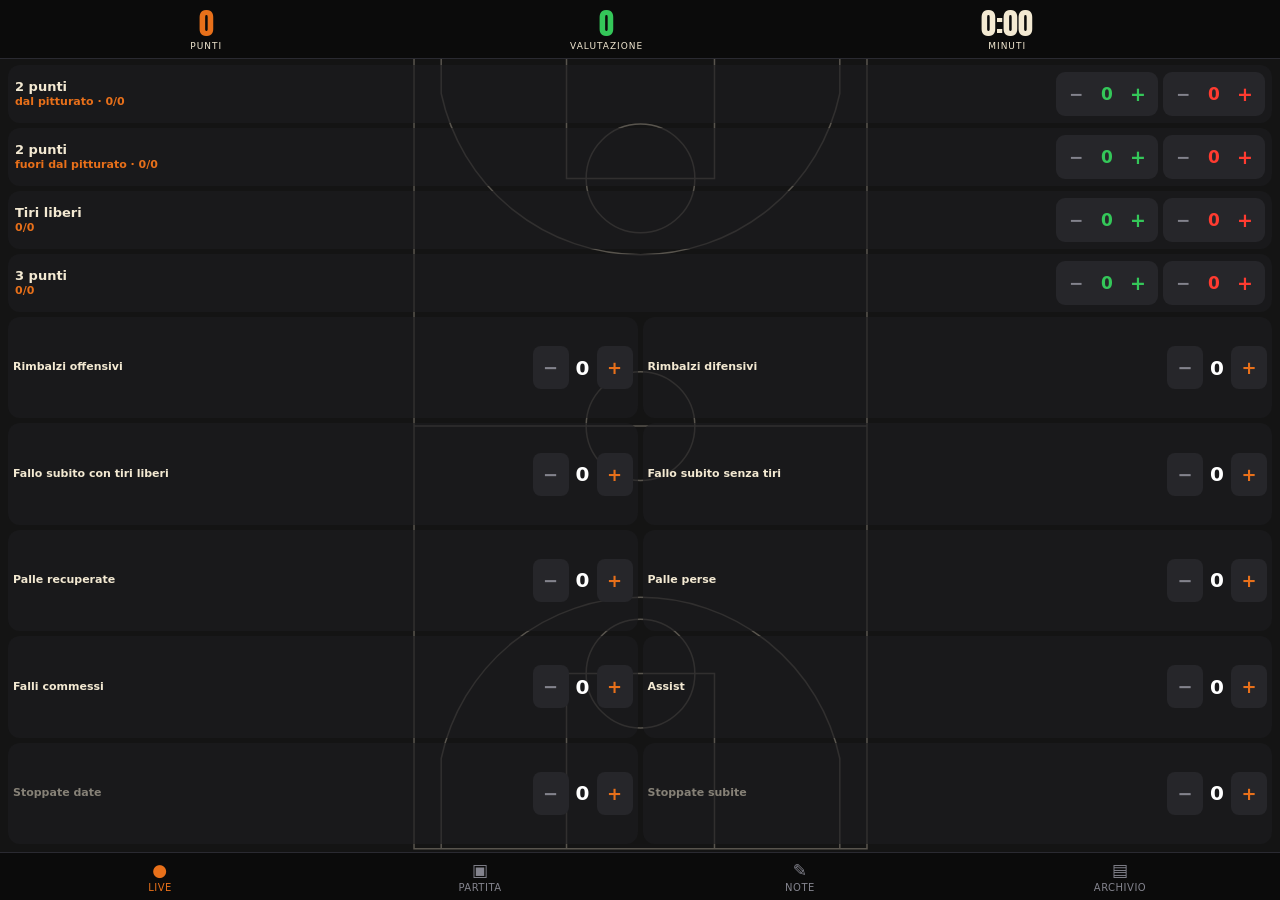
==== index.html @ e122406b "Giorgio Stats v2.4.0 build 4" ====
<!DOCTYPE html>
<html lang="it">
<head>
<meta charset="utf-8">
<meta name="viewport" content="width=device-width,initial-scale=1,viewport-fit=cover,user-scalable=no">
<meta name="theme-color" content="#141414">
<title>Giorgio Stats</title>
<link rel="manifest" href="manifest.json">
<link rel="apple-touch-icon" href="icons/icon-192.png">
<style>
/* caratteri tipografici: file locali in fonts/, licenza in fonts/OFL.txt */
@font-face{font-family:'Big Shoulders Display';src:url('fonts/BigShouldersDisplay%5Bwght%5D.ttf') format('truetype');font-weight:100 900;font-display:swap}
@font-face{font-family:'Anton';src:url('fonts/Anton-Regular.ttf') format('truetype');font-weight:400;font-display:swap}
@font-face{font-family:'Barlow Condensed';src:url('fonts/BarlowCondensed-SemiBold.ttf') format('truetype');font-weight:600;font-display:swap}
:root{
  --bg:#141414; --card:#1C1C1F; --cardT:rgba(28,28,31,.65); --card2:#26262A; --line:#2a2a31;
  --ink:#FFFFFF; --mute:#83838d; --acc:#E8701A; --crema:#F3E9D2; --barra:#0B0B0B;
  --ok:#34c759; --no:#ff3b30; --blu:#4a9eff;
  --r:12px;
  --titoli:'Big Shoulders Display',"Segoe UI",system-ui,sans-serif;
}
*{box-sizing:border-box;-webkit-tap-highlight-color:transparent}
html,body{margin:0;padding:0;height:100%;overscroll-behavior:none}
body{
  background:var(--bg); color:var(--ink);
  font-family:"Segoe UI",system-ui,-apple-system,Roboto,sans-serif;
  display:flex; flex-direction:column; height:100dvh;
  padding-top:env(safe-area-inset-top);
}
button{font-family:inherit;color:inherit;border:0;background:none;cursor:pointer}
input,select,textarea{font-family:inherit;font-size:16px;color:var(--ink);
  background:var(--card2);border:1px solid var(--line);border-radius:8px;padding:8px 10px;width:100%}
input[type=number]{-moz-appearance:textfield}
/* campo Data: icona del calendario in crema */
input[type=date]{color-scheme:dark;cursor:pointer}
input[type=date]::-webkit-calendar-picker-indicator{cursor:pointer;opacity:1;width:18px;height:18px;
  background:url("data:image/svg+xml,%3Csvg xmlns='http://www.w3.org/2000/svg' viewBox='0 0 24 24'%3E%3Cg fill='none' stroke='%23F3E9D2' stroke-width='2'%3E%3Crect x='3' y='5' width='18' height='16' rx='2'/%3E%3Cpath d='M3 10h18M8 3v4M16 3v4'/%3E%3C/g%3E%3C/svg%3E") center/contain no-repeat}
input::-webkit-outer-spin-button,input::-webkit-inner-spin-button{-webkit-appearance:none;margin:0}

/* ---------- layout ---------- */
main{flex:1;min-height:0;position:relative}
.panel{position:absolute;inset:0;display:none;flex-direction:column}
.panel.on{display:flex}
/* campo FIBA nello sfondo delle schede Live e Archivio (immagine generata in campoSvg) */
#live,#archivio{background-position:center;background-size:contain;background-repeat:no-repeat}
.scroll{overflow-y:auto;-webkit-overflow-scrolling:touch;padding:10px 10px 18px;flex:1;min-height:0}

/* ---------- nav ---------- */
nav{display:flex;background:var(--barra);border-top:1px solid var(--line);
  padding-bottom:env(safe-area-inset-bottom);flex:0 0 auto}
nav button{flex:1;padding:9px 0 7px;font-size:10px;letter-spacing:.5px;color:var(--mute);
  display:flex;flex-direction:column;align-items:center;gap:3px}
nav button i{font-style:normal;font-size:17px;line-height:1}
nav button.on{color:var(--acc)}

/* ---------- scoreboard ---------- */
.board{flex:0 0 auto;display:flex;align-items:center;gap:8px;
  padding:7px 10px;background:var(--barra);border-bottom:1px solid var(--line)}
.bcell{flex:1;text-align:center;min-width:0}
.bcell b{display:block;font-family:'Anton',"Segoe UI",sans-serif;font-size:clamp(20px,5.6dvh,30px);font-weight:400;line-height:1.1}
.bcell span{display:block;font-size:9px;letter-spacing:1px;color:var(--crema);margin-top:1px}
.bpt b{color:var(--acc)} .bval b{color:var(--ok)} #bMin{color:var(--crema)}
.bdd{flex:0 0 auto;font-size:9px;font-weight:700;color:#141414;background:var(--acc);
  border-radius:5px;padding:3px 5px;letter-spacing:.5px;visibility:hidden}
.bdd.on{visibility:visible}

/* ---------- live ---------- */
#live .body{flex:1;min-height:0;display:flex;flex-direction:column;gap:5px;padding:6px 8px 8px;overflow:hidden}
.shots{flex:0 0 auto;display:flex;flex-direction:column;gap:5px}
.srow{display:flex;align-items:center;gap:6px;background:var(--cardT);border-radius:var(--r);
  padding:5px 7px;min-height:clamp(42px,7.2dvh,58px)}
.sname{flex:1 1 0;min-width:0}
.sname b{display:block;font-size:clamp(11px,1.7dvh,13px);font-weight:700;line-height:1.15;color:var(--crema)}
.sname span{display:block;font-size:clamp(9px,1.4dvh,11px);color:var(--acc);font-weight:600;margin-top:1px}
.sbtns{flex:0 0 auto;display:flex;align-items:center;gap:5px}
.pill{display:flex;align-items:center;background:var(--card2);border-radius:9px;overflow:hidden}
.pill button{width:clamp(32px,8.4vw,40px);height:clamp(34px,5.6dvh,44px);font-size:19px;font-weight:700;line-height:1}
.pill .v{min-width:22px;text-align:center;font-size:clamp(14px,2.3dvh,17px);font-weight:800}
.pill.ok .v{color:var(--ok)} .pill.no .v{color:var(--no)}
.pill.ok button.p{color:var(--ok)} .pill.no button.p{color:var(--no)}
.pill button.m{color:var(--mute);font-size:17px}

.grid{flex:1;min-height:0;display:grid;grid-template-columns:1fr 1fr;grid-auto-rows:minmax(0,1fr);gap:5px;overflow:hidden}
.cnt{background:var(--cardT);border-radius:var(--r);display:flex;align-items:center;
  gap:4px;padding:3px 5px;min-height:0}
.cnt .lab{flex:1;min-width:0;font-size:clamp(9px,1.45dvh,11px);font-weight:600;
  color:var(--crema);line-height:1.15}
.cnt .v{font-size:clamp(15px,2.5dvh,20px);font-weight:800;min-width:20px;text-align:center}
.cnt button{flex:0 0 auto;width:clamp(28px,7.4vw,36px);height:min(clamp(30px,4.8dvh,48px),100%);
  font-size:18px;font-weight:700;background:var(--card2);border-radius:8px}
.cnt button.p{color:var(--acc)} .cnt button.m{color:var(--mute)}
.cnt.dim .lab{color:var(--crema);opacity:.5}

/* ---------- generic ---------- */
h2{font-family:var(--titoli);font-size:17px;letter-spacing:.8px;color:var(--crema);margin:14px 0 7px;font-weight:900;line-height:1.1}
h2:first-child{margin-top:2px}
.box{background:var(--card);border-radius:var(--r);padding:11px}
.box+.box{margin-top:8px}
#archivio .box{background:rgba(28,28,31,.8)}
.fld{margin-bottom:9px}
.fld:last-child{margin-bottom:0}
.fld label{display:block;font-size:11px;color:var(--crema);margin-bottom:4px;font-weight:600}
.chips{display:flex;flex-wrap:wrap;gap:6px}
.chip{padding:8px 11px;border-radius:9px;background:var(--card2);border:1px solid var(--line);
  font-size:13px;font-weight:600}
.chip.on{background:var(--acc);border-color:var(--acc);color:#141414}
.chip.sm{padding:7px 9px;font-size:12px}
.chip.eti{-webkit-user-select:none;user-select:none;-webkit-touch-callout:none}
.avvrow{display:flex;gap:6px;align-items:center}
.avvrow input{flex:1 1 auto;min-width:0}
.avvrow .chip{flex:0 0 auto;white-space:nowrap}
.star{color:var(--acc);margin-left:4px}
.btn{display:block;width:100%;padding:13px;border-radius:10px;background:var(--card2);
  border:1px solid var(--line);font-size:14px;font-weight:700;margin-top:8px;text-align:center}
.btn.acc{background:var(--acc);border-color:var(--acc);color:#141414}
.btn.dgr{color:var(--no);border-color:#4a2020}
.two{display:flex;gap:8px}
.two .btn{margin-top:8px}
.qrow{display:flex;align-items:center;gap:7px;margin-bottom:7px}
.qrow .qn{flex:0 0 40px;font-size:12px;font-weight:700;color:var(--crema)}
.qrow input{text-align:center;padding:9px 4px}
.qrow .sep{color:var(--mute);font-size:13px}
.qrow .qn.err{color:var(--no)}
.perr{font-size:11px;color:var(--no);line-height:1.35;margin:-3px 0 8px 47px}
.mv{flex:1;min-width:0;text-align:center;font-size:17px;font-weight:800;-webkit-user-select:none;user-select:none}
.ctrb{flex:0 0 auto;width:52px;height:42px;font-size:21px;font-weight:700;line-height:1;
  background:var(--card2);border-radius:9px;touch-action:pan-y;
  -webkit-user-select:none;user-select:none;-webkit-touch-callout:none}
.ctrb.p{color:var(--acc)} .ctrb.m{color:var(--mute)}
.ctrb:disabled{opacity:.35;cursor:default}
.qrow .fin{flex:0 0 64px;height:42px;display:flex;align-items:center;justify-content:center;
  -webkit-user-select:none;user-select:none}
.qrow .fin i{display:block;width:28px;height:28px;border:2px solid var(--line);border-radius:7px;
  font-style:normal;font-size:18px;font-weight:800;line-height:24px;text-align:center;color:var(--acc)}
.qrow .fin.on i{border-color:var(--acc)}
.qh{margin-bottom:2px}
.qh .sp{flex:0 0 52px}
.qh .finh{flex:0 0 64px;text-align:center;font-size:10px;font-weight:700;color:var(--crema);letter-spacing:.3px}
.fmtv{font-size:15px;font-weight:800;margin-bottom:7px}
.fmtrow{display:flex;gap:8px;flex-wrap:wrap}
.fmtg{flex:1 1 140px;display:flex;align-items:center;gap:6px}
.fmtg span{flex:1;min-width:0;font-size:12px;color:var(--crema);font-weight:600}
.fmtg .pill .v{min-width:44px}
.btn:disabled{opacity:.35;cursor:default}
table{width:100%;border-collapse:collapse;font-size:12px}
th,td{padding:6px 4px;text-align:right;border-bottom:1px solid var(--line)}
th:first-child,td:first-child{text-align:left}
th{color:var(--crema);font-size:10px;font-weight:700;letter-spacing:.3px}
td.k{color:var(--crema)}
.gm{display:flex;align-items:center;gap:8px;padding:9px 4px;border-bottom:1px solid var(--line)}
.gm .d{flex:0 0 44px;font-size:10px;color:var(--mute);line-height:1.25}
.gm .o{flex:1;min-width:0}
.gm .o b{display:block;font-size:13px;font-weight:700;white-space:nowrap;overflow:hidden;text-overflow:ellipsis}
.gm .o span{font-size:10px;color:var(--mute)}
.gm .s{flex:0 0 auto;text-align:right;font-size:11px;color:var(--mute)}
.gm .s b{display:block;font-size:15px;color:var(--acc);font-weight:800}
.tag{display:inline-block;font-size:9px;padding:1px 5px;border-radius:4px;background:var(--card2);
  color:var(--mute);margin-left:4px}
.toast{position:fixed;left:50%;bottom:72px;transform:translateX(-50%);background:var(--barra);
  border:1px solid var(--acc);color:var(--ink);padding:10px 16px;border-radius:9px;
  font-size:13px;z-index:99;opacity:0;transition:opacity .22s;pointer-events:none;
  max-width:88vw;text-align:center}
.toast.on{opacity:1}
.modal{position:fixed;inset:0;background:rgba(0,0,0,.82);z-index:100;display:none;
  align-items:flex-end;justify-content:center}
.modal.on{display:flex}
.sheet{background:var(--card);width:100%;max-height:86dvh;overflow-y:auto;
  border-radius:16px 16px 0 0;padding:16px 14px calc(16px + env(safe-area-inset-bottom))}
.hint{font-size:11px;color:var(--mute);line-height:1.45;margin-top:6px}
.warn{font-size:11px;color:#d8a23a;line-height:1.45;margin-top:6px}
/* immagini da condividere */
.imgprev{display:block;margin:10px auto 0;max-width:100%;max-height:52dvh;width:auto;height:auto;border-radius:8px;background:#141414}
.imgsel{margin-top:10px}
@media(prefers-reduced-motion:reduce){*{transition:none!important}}
</style>
</head>
<body>

<main>
  <!-- ============ LIVE ============ -->
  <section class="panel on" id="live">
    <div class="board">
      <div class="bcell bpt"><b id="bPt">0</b><span data-i18n="bPunti">PUNTI</span></div>
      <div class="bcell bval"><b id="bVal">0</b><span data-i18n="bVal">VALUTAZIONE</span></div>
      <div class="bcell"><b id="bMin">0</b><span data-i18n="bMin">MINUTI</span></div>
      <div class="bdd" id="bDD">DD</div>
      <div class="bdd" id="bTD">TD</div>
    </div>
    <div class="body">
      <div class="shots" id="shots"></div>
      <div class="grid" id="grid"></div>
    </div>
  </section>

  <!-- ============ PARTITA ============ -->
  <section class="panel" id="partita">
    <div class="scroll">
      <h2 data-i18n="hGara">GARA</h2>
      <div class="box">
        <div class="fld"><label data-i18n="lData">Data</label><input type="date" id="fData"></div>
        <div class="fld"><label data-i18n="lAvv">Avversario</label><div class="avvrow"><input type="text" id="fAvv" placeholder="Nome squadra" data-i18n-ph="phAvv"><button class="chip sm" id="fTop">☆ Top Match</button></div></div>
        <div class="fld"><label data-i18n="lCat">Squadra e categoria</label><div class="chips" id="fCat"></div></div>
        <div class="fld"><label data-i18n="lTipo">Tipo gara</label><div class="chips" id="fTipo"></div></div>
        <div class="fld"><label data-i18n="lFormato">Formato della gara</label><div id="fFmt"></div></div>
        <div class="fld"><label data-i18n="lMaglia">Numero di maglia</label><input type="number" id="fMaglia" inputmode="numeric" placeholder="—"></div>
      </div>

      <h2 data-i18n="hMinuti">MINUTI GIOCATI</h2>
      <div class="box">
        <div id="fMinQ"></div>
        <div class="hint"><span data-i18n="totCalc">Totale calcolato:</span> <b id="fMinTot">0</b> <span data-i18n="totMinuti">minuti.</span></div>
      </div>

      <h2 data-i18n="hParz">PARZIALI</h2>
      <div class="box">
        <div id="fParz"></div>
        <div class="two"><button class="btn" id="bAddOT" data-i18n="bAddOT">Aggiungi tempo supplementare</button><button class="btn" id="bDelOT" data-i18n="bDelOT">Elimina tempo supplementare</button></div>
        <div class="hint" data-i18n="hintParz">Punteggio reale di ogni periodo. Progressivo ed esito calcolati.</div>
        <div class="hint" id="fProg"></div>
      </div>

      <h2 data-i18n="hDiff">DIFFICOLTÀ DELL'AVVERSARIO</h2>
      <div class="box">
        <div class="chips" id="fDiff"></div>
        <div class="hint" id="fDiffTxt">Da assegnare a fine partita, rispetto al livello attuale di Giorgio.</div>
      </div>
    </div>
  </section>

  <!-- ============ NOTE ============ -->
  <section class="panel" id="note">
    <div class="scroll">
      <h2 data-i18n="hNota">NOTA DELLA PARTITA</h2>
      <div class="box">
        <textarea id="fNota" rows="7" placeholder="Contesto, avversario, episodi, osservazioni tecniche." data-i18n-ph="phNota"></textarea>
      </div>

      <h2 data-i18n="hArchiv">ARCHIVIAZIONE</h2>
      <div class="box">
        <button class="btn acc" id="bSave" data-i18n="bSave">Salva partita in archivio</button>
        <div class="hint" data-i18n="hintSave">Risalvare la stessa partita la aggiorna, non la duplica.</div>
        <button class="btn dgr" id="bReset" data-i18n="bReset">Azzera partita in corso</button>
        <div class="hint" data-i18n="hintReset">Non tocca l'archivio.</div>
      </div>

      <h2 data-i18n="hDati">DATI</h2>
      <div class="box">
        <button class="btn" id="bBackup" data-i18n="bBackup">Backup (condividi o scarica)</button>
        <button class="btn" id="bImport" data-i18n="bImport">Importa backup</button>
        <button class="btn" id="bCsv" data-i18n="bCsv">Esporta CSV per Excel</button>
        <input type="file" id="fFile" accept="application/json,.json" style="display:none">
        <div class="hint" data-i18n="hintCsv">Il CSV si apre in Excel con doppio clic: punto e virgola, UTF-8.</div>
      </div>

      <h2 data-i18n="hStag">STAGIONE</h2>
      <div class="box">
        <div class="fld"><label data-i18n="lStag">Stagione attribuita alle nuove partite</label>
          <input type="text" id="fStag" placeholder="2026-27"></div>
        <div class="hint" data-i18n="hintStag">Assegnata in automatico con taglio al 1° agosto. Modificala solo se serve.</div>
      </div>

      <h2 data-i18n="hLingua">LINGUA</h2>
      <div class="box">
        <select id="fLingua"></select>
      </div>

      <div class="box" style="margin-top:14px">
        <div class="hint"><span data-i18n="verRiga">Giorgio Stats v2.4.0 · build 4 — ottobre 2026</span><br><span data-i18n="creata">Creata da Stefano Amirante</span></div>
      </div>
    </div>
  </section>

  <!-- ============ ARCHIVIO ============ -->
  <section class="panel" id="archivio">
    <div class="scroll" id="arcBody"></div>
  </section>
</main>

<nav>
  <button class="on" data-go="live"><i>●</i><span data-i18n="navLive">LIVE</span></button>
  <button data-go="partita"><i>▣</i><span data-i18n="navPartita">PARTITA</span></button>
  <button data-go="note"><i>✎</i><span data-i18n="navNote">NOTE</span></button>
  <button data-go="archivio"><i>▤</i><span data-i18n="navArchivio">ARCHIVIO</span></button>
</nav>

<div class="toast" id="toast"></div>
<div class="modal" id="modal"><div class="sheet" id="sheet"></div></div>

<script>
/* =========================================================
   GIORGIO STATS v2.4.0 · build 1 — ottobre 2026
   ========================================================= */
(function(){
'use strict';

/* Numero di build della versione Giorgio, mostrato accanto alla versione nella scheda Note. Contatore della singola versione: riparte da 1 a ogni nuovo numero di versione e cresce di 1 a ogni nuova pubblicazione della stessa versione (la v2.3.2 pubblicata per prima è la build 1). */
var BUILD=4;

/* Interruttori delle funzioni. Valori fissi nel codice, non modificabili dall'utente. Nella versione Giorgio sono tutti accesi; nella versione commerciale Billo sono spenti solo quelli delle funzioni non rilasciate, e l'elenco indica a ogni rilascio le funzioni disattivate. Il codice delle funzioni è identico nelle due versioni. Ogni nuova funzione riceve un interruttore quando viene introdotta. Una funzione che sostituisce un comportamento precedente si può disattivare solo se il comportamento alternativo è nel codice comune; per questo non hanno interruttore: etichette di squadra create dall'utente (hanno sostituito l'elenco fisso), contatore minuti:secondi, formato m:ss dei minuti, colonne CSV di minuti e secondi, menù a tendina delle lingue (ha sostituito i pulsanti delle lingue), colonna "Finito" del tempo giocato (fa parte della correzione del contatore minuti:secondi), salvataggio nativo dell'esportazione nel pacchetto Android (correzione di una funzione già rilasciata), identificativo stabile delle partite (correzione di funzionamento), nuovo aspetto grafico con caratteri locali e campo nello sfondo (correzione grafica), apertura del calendario toccando tutto il campo Data (correzione). immaginiCondivise: pulsante "Condividi immagine" nel dettaglio di una partita dell'archivio, immagini PNG nei formati A, B e C. */
var FUNZIONI=Object.freeze({
  multilingue:true,
  spagnolo:true,
  triplaDoppia:true,
  topMatch:true,
  formatoGara:true,
  eliminaSupplementare:true,
  punteggioPeriodo:true,
  immaginiCondivise:true
});

/* ---------- costanti ---------- */
var K_STATE='gs2.state', K_ARC='gs2.archive', K_MAG='gs2.maglie', K_STAG='gs2.stagione';
var K_MIG2='gs2.mig2';
var K_ETI='gs2.etichette';
var K_MIG3='gs2.mig3';
/* formato dell'ultimo salvataggio: proposta per le nuove partite */
var K_FMT='gs2.formato';
var FMT_DEF={periodi:4,durata:10}, FMT_PMAX=9, FMT_DMAX=30;
/* massimi del contatore in secondi: supplementari, partite senza formato */
var SEC_OT=300, SEC_NOFMT=1800;
/* parziali: da parziali di quarto a progressivi da tabellone */
var MIG3_CUMUL_IDS=["2026-06-13|CBO Blu|GSV U13S"];
/* torneo AVIS Cernusco: giocato in prestito al Lecco, non con Villa Guardia */
var MIG2_IDS=["2026-05-16|BAT Ticino|GSV U12", "2026-05-16|Liberi e Forti Monza|GSV U12", "2026-05-17|Brescia|GSV U12", "2026-05-17|Calusco|GSV U12", "2026-05-17|Collegno|GSV U12"];

/* etichette di squadra iniziali: create solo se la chiave non esiste */
var ETI_INIZIALI = ['GSV U13S','GSV U14S','PV U13G','PV U14S'];
var ETI_MAX = 8, ETI_LEN = 8;
var TIPI = ['Campionato','Torneo','Amichevole','Playoff'];

/* righe di tiro, ordinate per frequenza reale (n, s: chiavi di traduzione) */
var SHOTS = [
  {k:'p2Pit', n:'sh_p2', s:'sh_pit'},
  {k:'p2Fuo', n:'sh_p2', s:'sh_fuo'},
  {k:'tl',    n:'sh_tl', s:''},
  {k:'p3',    n:'sh_p3', s:''}
];

/* contatori, ordinati per frequenza reale (etichetta: chiave 'c_'+k) */
var CNTS = [
  {k:'rimO'},
  {k:'rimD'},
  {k:'fsTiri'},
  {k:'fsNo'},
  {k:'pr'},
  {k:'pp'},
  {k:'fc'},
  {k:'ast'},
  {k:'stopD', dim:1},
  {k:'stopS', dim:1}
];

/* ---------- lingua ---------- */
/* una lingua = un dizionario; le chiavi mancanti ricadono sull'italiano */
var K_LANG='gs2.lingua';
var I18N = {
it:{
  _nome:'Italiano',
  bPunti:'PUNTI', bVal:'VALUTAZIONE', bMin:'MINUTI',
  navLive:'LIVE', navPartita:'PARTITA', navNote:'NOTE', navArchivio:'ARCHIVIO',
  hGara:'GARA', lData:'Data', lAvv:'Avversario', phAvv:'Nome squadra',
  lCat:'Squadra e categoria', lTipo:'Tipo gara', lMaglia:'Numero di maglia',
  hMinuti:'MINUTI GIOCATI', totCalc:'Totale calcolato:', totMinuti:'minuti.',
  hParz:'PARZIALI', bAddOT:'Aggiungi tempo supplementare', bDelOT:'Elimina tempo supplementare',
  lFormato:'Formato della gara', fPeriodi:'Periodi', fDurata:'Durata', fmtNo:'formato non indicato',
  bFmtAssegna:'Assegna formato',
  tFmtBloccoP:'Modifica bloccata: i periodi da eliminare contengono minuti o punteggi',
  tFmtBloccoD:'Modifica bloccata: un periodo ha più minuti della nuova durata',
  cfDelOT:'Eliminare l\'ultimo tempo supplementare ({0}) con i suoi minuti e i suoi punteggi?',
  tOTDel:'Tempo supplementare eliminato',
  eParzVuoto:'Inserisci entrambi i progressivi', eParzCala:'Progressivo inferiore al periodo precedente',
  tParzErr:'Punteggi progressivi da correggere: salvataggio bloccato',
  hintParz:'Punteggio reale di ogni periodo. Progressivo ed esito calcolati.',
  hDiff:'DIFFICOLTÀ DELL\'AVVERSARIO',
  diffNo:'Da assegnare a fine partita, rispetto al livello attuale di Giorgio.',
  diffSi:'{0} rispetto al livello attuale di Giorgio.',
  diff1:'1 — nettamente inferiore', diff2:'2 — inferiore', diff3:'3 — equivalente',
  diff4:'4 — superiore', diff5:'5 — nettamente superiore',
  hNota:'NOTA DELLA PARTITA', phNota:'Contesto, avversario, episodi, osservazioni tecniche.',
  hArchiv:'ARCHIVIAZIONE', bSave:'Salva partita in archivio',
  hintSave:'Risalvare la stessa partita la aggiorna, non la duplica.',
  bReset:'Azzera partita in corso', hintReset:'Non tocca l\'archivio.',
  hDati:'DATI', bBackup:'Backup (condividi o scarica)', bImport:'Importa backup',
  bCsv:'Esporta CSV per Excel', hintCsv:'Il CSV si apre in Excel con doppio clic: punto e virgola, UTF-8.',
  hStag:'STAGIONE', lStag:'Stagione attribuita alle nuove partite',
  hintStag:'Assegnata in automatico con taglio al 1° agosto. Modificala solo se serve.',
  hLingua:'LINGUA',
  verRiga:'Giorgio Stats v2.4.0 · build {0} — ottobre 2026', creata:'Creata da Stefano Amirante',
  tipo_Campionato:'Campionato', tipo_Torneo:'Torneo', tipo_Amichevole:'Amichevole', tipo_Playoff:'Playoff',
  sh_p2:'2 punti', sh_pit:'dal pitturato', sh_fuo:'fuori dal pitturato', sh_tl:'Tiri liberi', sh_p3:'3 punti',
  c_rimO:'Rimbalzi offensivi', c_rimD:'Rimbalzi difensivi',
  c_fsTiri:'Fallo subito con tiri liberi', c_fsNo:'Fallo subito senza tiri',
  c_pr:'Palle recuperate', c_pp:'Palle perse', c_fc:'Falli commessi', c_ast:'Assist',
  c_stopD:'Stoppate date', c_stopS:'Stoppate subite',
  perQ:'Q', perT:'T', perTS:'TS', sepMin:'min', phNoi:'noi', phAvvP:'avv',
  prog:'Progressivi: ', perPeriodo:'Per periodo: ', finale:'Finale: ', vittoria:'vittoria', sconfitta:'sconfitta', pareggio:'pareggio',
  resV:'V', resP:'P', resE:'=', hFinito:'Finito',
  tOT:'Tempo supplementare aggiunto',
  cfEti:'Cancellare l\'etichetta "{0}"?\nLe partite in archivio non vengono modificate.',
  tEtiCanc:'Etichetta cancellata', tEtiMax:'Massimo {0} etichette: cancellane una per crearne una nuova',
  hNuovaEti:'NUOVA ETICHETTA DI SQUADRA', phEti:'Max {0} caratteri', bSalva:'Salva',
  eEtiVuota:'Il nome non può essere vuoto.', eEtiLen:'Massimo {0} caratteri.', eEtiDup:'Etichetta già presente.',
  tEtiCreata:'Etichetta creata', bAnnulla:'Annulla',
  tStag:'Stagione: {0}',
  tNoAvv:'Manca il nome dell\'avversario', tNoCat:'Manca l\'etichetta di squadra: creane o sceglierne una',
  tSalvata:'Partita salvata in archivio', tAggiornata:'Partita aggiornata in archivio',
  cfDoppia:'Esiste già una partita con stessa data, avversario ed etichetta. Salvarla come nuova partita?', tNonSalvata:'Partita non salvata',
  cfReset:'Azzerare la partita in corso?\nL\'archivio non viene toccato.', tAzzerata:'Partita azzerata',
  shareBackup:'Backup Giorgio Stats', tBackupCond:'Backup condiviso', tScaricato:'File scaricato',
  tSalvato:'File salvato', tAnnullato:'Salvataggio annullato', tErrSalva:'Errore nel salvataggio',
  tNonValido:'File non valido', tImport:'Importate {0} nuove, {1} aggiornate',
  tNonLeggibile:'File non leggibile', tErrLettura:'Errore di lettura', tCsvCond:'CSV condiviso',
  csvH:['Stagione','Data','Avversario','Squadra e categoria','Tipo gara','Maglia','Difficolta',
    'Minuti','Secondi','Minuti per periodo','Secondi per periodo','Punti','Valutazione','Doppia doppia',
    'Rimb off','Rimb dif','Rimb tot','Assist','Palle perse','Palle recuperate',
    'Stoppate date','Stoppate subite','Stoppate subite rilevate','Falli subiti','di cui con tiri liberi','Falli commessi',
    '2pt segnati','2pt tentati','2pt %',
    '2pt pitturato segnati','2pt pitturato tentati','2pt pitturato %',
    '2pt fuori segnati','2pt fuori tentati','2pt fuori %',
    '3pt segnati','3pt tentati','3pt %','TL segnati','TL tentati','TL %',
    'Parziali','Risultato','Nota','Top Match','Tripla doppia'],
  csvSI:'SI', csvNO:'NO', csvSi:'Sì', csvNo:'No',
  stSu:'Su {0} partite', stMedia:'Media', stMinuti:'Minuti', stPunti:'Punti', stVal:'Valutazione',
  stRimb:'Rimbalzi', stOff:'({0} off)', stAst:'Assist', stPr:'Palle recuperate', stPp:'Palle perse',
  stFs:'Falli subiti', stConTL:'({0} con TL)', stFc:'Falli commessi', stStopD:'Stoppate date',
  stStopS:'Stoppate subite', stDD:'Doppie doppie', stTD:'Triple doppie',
  stDiff:'Difficoltà media', stSuN:'(su {0})', stTiro:'Tiro', st2p:'2 punti',
  stPit:'— dal pitturato', stFuo:'— fuori pitturato', st3p:'3 punti', stTl:'Tiri liberi',
  aVuoto:'Nessuna partita in archivio.', aStag:'STAGIONE', aCarriera:'In carriera', aConfronta:'Confronta',
  aTotCarr:'TOTALE IN CARRIERA', aTotStag:'TOTALE STAGIONE', aBilancio:'Bilancio noto: ',
  aWarnStop:'* Stoppate subite non rilevate in {0} partite su {1}, conteggiate come 0. Nella stagione 2025-26 non erano tracciate: la media reale e la valutazione sono leggermente sovrastimate.',
  aWarnPit:'Tiri da due non divisi per zona in questa stagione: il dato pitturato / fuori pitturato parte dalla 2026-27.',
  aPerCat:'PER SQUADRA E CATEGORIA', aPerTipo:'PER TIPO DI GARA',
  aTh:['Tipo','PG','Pt','Val','2pt%'], aPartite:'PARTITE ({0})', aRV:'{0} r · {1} v',
  cPartite:'Partite', cMinuti:'Minuti', cPunti:'Punti', cVal:'Valutazione', cRimb:'Rimbalzi',
  cRimbOff:'Rimb. off.', cAst:'Assist', cRec:'Recuperate', cPerse:'Perse', cFs:'Falli subiti',
  c2p:'2pt %', cPit:'— pitturato', cFuo:'— fuori', c3p:'3pt %', cTl:'TL %',
  cDD:'Doppie doppie', cTD:'Triple doppie', cNd:'n.d.',
  cHint:'Medie per partita. Le voci "n.d." non erano tracciate in quella stagione.',
  gMaglia:' · maglia {0}', gDiff:' · difficoltà {0}/5',
  gMinuti:'Minuti', gPunti:'Punti', gVal:'Valutazione', gRimb:'Rimbalzi', gRimbDett:'({0} off / {1} dif)',
  gAst:'Assist', gRec:'Recuperate', gPerse:'Perse', gFs:'Falli subiti', gConTL:'({0} con TL)',
  gFc:'Falli commessi', gStop:'Stoppate', gStopDett:'{0} date / {1} subite', gNr:' (n.r.)',
  g2p:'2 punti', gPit:'— pitturato', gFuo:'— fuori', g3p:'3 punti', gTl:'Tiri liberi',
  gProg:'Progressivi', gPerQ:'Per quarto', gQGioc:'Quarti giocati', gNota:'NOTA',
  gRidotto:'Tracciamento ridotto: {0}.', gWStop:'stoppate subite non rilevate, conteggiate come 0',
  gWPit:'tiri da due non divisi per zona',
  bCarica:'Carica come partita in corso', bElimina:'Elimina dall\'archivio',
  cfElimina:'Eliminare {0} del {1}?', tEliminata:'Partita eliminata', bChiudi:'Chiudi',
  tCaricata:'Partita caricata',
  bCondImg:'Condividi immagine', hImg:'IMMAGINE DA CONDIVIDERE',
  imgFmtA:'A · Tabellino', imgFmtB:'B · Dato in evidenza', imgFmtC:'C · Tabellino compatto',
  lImgDato:'Dato in evidenza', bCondividi:'Condividi', bIndietro:'Indietro',
  tImgCond:'Immagine condivisa', tImgErr:'Immagine non generata',
  imgGiorni:['DOM','LUN','MAR','MER','GIO','VEN','SAB'],
  imgMesi:['GEN','FEB','MAR','APR','MAG','GIU','LUG','AGO','SET','OTT','NOV','DIC'],
  imgVs:'vs', imgVitt:'Vittoria', imgSconf:'Sconfitta', imgIn:'in',
  imgDD:'DOPPIA DOPPIA', imgTD:'TRIPLA DOPPIA', imgTDvoce:'Tripla doppia',
  imgMigliore:'MIGLIORE DELLA STAGIONE', imgMedia:'Media della stagione: {0}',
  imgT2:'Tiri da 2', imgT3:'Tiri da 3', imgValAbbr:'VALUT.',
  imgTL:'TL', img2p:'2pt', img3p:'3pt'
},
en:{
  _nome:'English',
  bPunti:'POINTS', bVal:'EFFICIENCY', bMin:'MINUTES',
  navLive:'LIVE', navPartita:'GAME', navNote:'NOTES', navArchivio:'ARCHIVE',
  hGara:'GAME', lData:'Date', lAvv:'Opponent', phAvv:'Team name',
  lCat:'Team and category', lTipo:'Game type', lMaglia:'Jersey number',
  hMinuti:'MINUTES PLAYED', totCalc:'Calculated total:', totMinuti:'minutes.',
  hParz:'PERIOD SCORES', bAddOT:'Add overtime', bDelOT:'Delete overtime',
  lFormato:'Game format', fPeriodi:'Periods', fDurata:'Duration', fmtNo:'format not specified',
  bFmtAssegna:'Assign format',
  tFmtBloccoP:'Change blocked: the periods to be removed contain minutes or scores',
  tFmtBloccoD:'Change blocked: a period has more minutes than the new duration',
  cfDelOT:'Delete the last overtime ({0}) with its minutes and its scores?',
  tOTDel:'Overtime deleted',
  eParzVuoto:'Enter both running scores', eParzCala:'Running score lower than the previous period',
  tParzErr:'Running scores to be corrected: save blocked',
  hintParz:'Actual score of each period. Running score and result calculated.',
  hDiff:'OPPONENT DIFFICULTY',
  diffNo:'To be assigned at the end of the game, relative to Giorgio\'s current level.',
  diffSi:'{0} relative to Giorgio\'s current level.',
  diff1:'1 — clearly weaker', diff2:'2 — weaker', diff3:'3 — equal',
  diff4:'4 — stronger', diff5:'5 — clearly stronger',
  hNota:'GAME NOTE', phNota:'Context, opponent, key moments, technical observations.',
  hArchiv:'ARCHIVING', bSave:'Save game to archive',
  hintSave:'Saving the same game again updates it, it does not duplicate it.',
  bReset:'Reset current game', hintReset:'Does not affect the archive.',
  hDati:'DATA', bBackup:'Backup (share or download)', bImport:'Import backup',
  bCsv:'Export CSV for Excel', hintCsv:'The CSV opens in Excel with a double click: semicolon, UTF-8.',
  hStag:'SEASON', lStag:'Season assigned to new games',
  hintStag:'Assigned automatically with the cutoff on August 1. Change it only if needed.',
  hLingua:'LANGUAGE',
  verRiga:'Giorgio Stats v2.4.0 · build {0} — October 2026', creata:'Created by Stefano Amirante',
  tipo_Campionato:'League', tipo_Torneo:'Tournament', tipo_Amichevole:'Friendly', tipo_Playoff:'Playoff',
  sh_p2:'2 points', sh_pit:'in the paint', sh_fuo:'outside the paint', sh_tl:'Free throws', sh_p3:'3 points',
  c_rimO:'Offensive rebounds', c_rimD:'Defensive rebounds',
  c_fsTiri:'Foul drawn with free throws', c_fsNo:'Foul drawn without free throws',
  c_pr:'Steals', c_pp:'Turnovers', c_fc:'Fouls committed', c_ast:'Assists',
  c_stopD:'Blocks', c_stopS:'Blocks received',
  perQ:'Q', perT:'P', perTS:'OT', sepMin:'min', phNoi:'us', phAvvP:'opp',
  prog:'Running score: ', perPeriodo:'By period: ', finale:'Final: ', vittoria:'win', sconfitta:'loss', pareggio:'tie',
  resV:'W', resP:'L', resE:'=', hFinito:'Finished',
  tOT:'Overtime added',
  cfEti:'Delete the label "{0}"?\nGames in the archive are not changed.',
  tEtiCanc:'Label deleted', tEtiMax:'Maximum {0} labels: delete one to create a new one',
  hNuovaEti:'NEW TEAM LABEL', phEti:'Max {0} characters', bSalva:'Save',
  eEtiVuota:'The name cannot be empty.', eEtiLen:'Maximum {0} characters.', eEtiDup:'Label already exists.',
  tEtiCreata:'Label created', bAnnulla:'Cancel',
  tStag:'Season: {0}',
  tNoAvv:'Opponent name is missing', tNoCat:'Team label is missing: create or choose one',
  tSalvata:'Game saved to archive', tAggiornata:'Game updated in archive',
  cfDoppia:'A game with the same date, opponent and label already exists. Save it as a new game?', tNonSalvata:'Game not saved',
  cfReset:'Reset the current game?\nThe archive is not affected.', tAzzerata:'Game reset',
  shareBackup:'Giorgio Stats backup', tBackupCond:'Backup shared', tScaricato:'File downloaded',
  tSalvato:'File saved', tAnnullato:'Save cancelled', tErrSalva:'Save failed',
  tNonValido:'Invalid file', tImport:'Imported {0} new, {1} updated',
  tNonLeggibile:'Unreadable file', tErrLettura:'Read error', tCsvCond:'CSV shared',
  csvH:['Season','Date','Opponent','Team and category','Game type','Jersey','Difficulty',
    'Minutes','Seconds','Minutes per period','Seconds per period','Points','Efficiency','Double-double',
    'Off reb','Def reb','Tot reb','Assists','Turnovers','Steals',
    'Blocks','Blocks received','Blocks received recorded','Fouls drawn','of which with free throws','Fouls committed',
    '2P made','2P attempted','2P %',
    '2P paint made','2P paint attempted','2P paint %',
    '2P outside made','2P outside attempted','2P outside %',
    '3P made','3P attempted','3P %','FT made','FT attempted','FT %',
    'Period scores','Result','Note','Top Match','Triple-double'],
  csvSI:'YES', csvNO:'NO', csvSi:'Yes', csvNo:'No',
  stSu:'Over {0} games', stMedia:'Average', stMinuti:'Minutes', stPunti:'Points', stVal:'Efficiency',
  stRimb:'Rebounds', stOff:'({0} off)', stAst:'Assists', stPr:'Steals', stPp:'Turnovers',
  stFs:'Fouls drawn', stConTL:'({0} with FT)', stFc:'Fouls committed', stStopD:'Blocks',
  stStopS:'Blocks received', stDD:'Double-doubles', stTD:'Triple-doubles',
  stDiff:'Average difficulty', stSuN:'(over {0})', stTiro:'Shooting', st2p:'2 points',
  stPit:'— in the paint', stFuo:'— outside the paint', st3p:'3 points', stTl:'Free throws',
  aVuoto:'No games in archive.', aStag:'SEASON', aCarriera:'Career', aConfronta:'Compare',
  aTotCarr:'CAREER TOTAL', aTotStag:'SEASON TOTAL', aBilancio:'Known record: ',
  aWarnStop:'* Blocks received not recorded in {0} of {1} games, counted as 0. In the 2025-26 season they were not tracked: the actual average and the efficiency are slightly overestimated.',
  aWarnPit:'Two-point shots not split by zone in this season: paint / outside-the-paint data starts from 2026-27.',
  aPerCat:'BY TEAM AND CATEGORY', aPerTipo:'BY GAME TYPE',
  aTh:['Type','GP','Pts','Eff','2P%'], aPartite:'GAMES ({0})', aRV:'{0} r · {1} e',
  cPartite:'Games', cMinuti:'Minutes', cPunti:'Points', cVal:'Efficiency', cRimb:'Rebounds',
  cRimbOff:'Off. reb.', cAst:'Assists', cRec:'Steals', cPerse:'Turnovers', cFs:'Fouls drawn',
  c2p:'2P %', cPit:'— paint', cFuo:'— outside', c3p:'3P %', cTl:'FT %',
  cDD:'Double-doubles', cTD:'Triple-doubles', cNd:'n/a',
  cHint:'Per-game averages. Items marked "n/a" were not tracked in that season.',
  gMaglia:' · jersey {0}', gDiff:' · difficulty {0}/5',
  gMinuti:'Minutes', gPunti:'Points', gVal:'Efficiency', gRimb:'Rebounds', gRimbDett:'({0} off / {1} def)',
  gAst:'Assists', gRec:'Steals', gPerse:'Turnovers', gFs:'Fouls drawn', gConTL:'({0} with FT)',
  gFc:'Fouls committed', gStop:'Blocks', gStopDett:'{0} made / {1} received', gNr:' (not rec.)',
  g2p:'2 points', gPit:'— paint', gFuo:'— outside', g3p:'3 points', gTl:'Free throws',
  gProg:'Running score', gPerQ:'By quarter', gQGioc:'Quarters played', gNota:'NOTE',
  gRidotto:'Reduced tracking: {0}.', gWStop:'blocks received not recorded, counted as 0',
  gWPit:'two-point shots not split by zone',
  bCarica:'Load as current game', bElimina:'Delete from archive',
  cfElimina:'Delete {0} on {1}?', tEliminata:'Game deleted', bChiudi:'Close',
  tCaricata:'Game loaded',
  bCondImg:'Share image', hImg:'IMAGE TO SHARE',
  imgFmtA:'A · Box score', imgFmtB:'B · Highlight stat', imgFmtC:'C · Compact box score',
  lImgDato:'Highlight stat', bCondividi:'Share', bIndietro:'Back',
  tImgCond:'Image shared', tImgErr:'Image not generated',
  imgGiorni:['SUN','MON','TUE','WED','THU','FRI','SAT'],
  imgMesi:['JAN','FEB','MAR','APR','MAY','JUN','JUL','AUG','SEP','OCT','NOV','DEC'],
  imgVs:'vs', imgVitt:'W', imgSconf:'L', imgIn:'in',
  imgDD:'DOUBLE-DOUBLE', imgTD:'TRIPLE-DOUBLE', imgTDvoce:'Triple-double',
  imgMigliore:'SEASON HIGH', imgMedia:'Season average: {0}',
  imgT2:'2-point shots', imgT3:'3-point shots', imgValAbbr:'EFF.',
  imgTL:'FT', img2p:'2P', img3p:'3P'
},
es:{
  _nome:'Español',
  bPunti:'PUNTOS', bVal:'VALORACIÓN', bMin:'MINUTOS',
  navLive:'EN VIVO', navPartita:'PARTIDO', navNote:'NOTAS', navArchivio:'ARCHIVO',
  hGara:'PARTIDO', lData:'Fecha', lAvv:'Rival', phAvv:'Nombre del equipo',
  lCat:'Equipo y categoría', lTipo:'Tipo de partido', lMaglia:'Número de camiseta',
  hMinuti:'MINUTOS JUGADOS', totCalc:'Total calculado:', totMinuti:'minutos.',
  hParz:'PARCIALES', bAddOT:'Añadir prórroga', bDelOT:'Eliminar prórroga',
  lFormato:'Formato del partido', fPeriodi:'Periodos', fDurata:'Duración', fmtNo:'formato no indicado',
  bFmtAssegna:'Asignar formato',
  tFmtBloccoP:'Cambio bloqueado: los periodos que se van a eliminar contienen minutos o puntuaciones',
  tFmtBloccoD:'Cambio bloqueado: un periodo tiene más minutos que la nueva duración',
  cfDelOT:'¿Eliminar la última prórroga ({0}) con sus minutos y sus puntuaciones?',
  tOTDel:'Prórroga eliminada',
  eParzVuoto:'Introduce ambos acumulados', eParzCala:'Acumulado inferior al del periodo anterior',
  tParzErr:'Puntuaciones acumuladas por corregir: guardado bloqueado',
  hintParz:'Puntuación real de cada periodo. Acumulado y resultado calculados.',
  hDiff:'DIFICULTAD DEL RIVAL',
  diffNo:'Por asignar al final del partido, respecto al nivel actual de Giorgio.',
  diffSi:'{0} respecto al nivel actual de Giorgio.',
  diff1:'1 — claramente inferior', diff2:'2 — inferior', diff3:'3 — equivalente',
  diff4:'4 — superior', diff5:'5 — claramente superior',
  hNota:'NOTA DEL PARTIDO', phNota:'Contexto, rival, episodios, observaciones técnicas.',
  hArchiv:'ARCHIVO', bSave:'Guardar partido en el archivo',
  hintSave:'Volver a guardar el mismo partido lo actualiza, no lo duplica.',
  bReset:'Reiniciar partido en curso', hintReset:'No afecta al archivo.',
  hDati:'DATOS', bBackup:'Copia de seguridad (compartir o descargar)', bImport:'Importar copia de seguridad',
  bCsv:'Exportar CSV para Excel', hintCsv:'El CSV se abre en Excel con doble clic: punto y coma, UTF-8.',
  hStag:'TEMPORADA', lStag:'Temporada asignada a los nuevos partidos',
  hintStag:'Asignada automáticamente con corte el 1 de agosto. Modifícala solo si es necesario.',
  hLingua:'IDIOMA',
  verRiga:'Giorgio Stats v2.4.0 · build {0} — octubre 2026', creata:'Creada por Stefano Amirante',
  tipo_Campionato:'Liga', tipo_Torneo:'Torneo', tipo_Amichevole:'Amistoso', tipo_Playoff:'Playoff',
  sh_p2:'2 puntos', sh_pit:'desde la zona', sh_fuo:'fuera de la zona', sh_tl:'Tiros libres', sh_p3:'3 puntos',
  c_rimO:'Rebotes ofensivos', c_rimD:'Rebotes defensivos',
  c_fsTiri:'Falta recibida con tiros libres', c_fsNo:'Falta recibida sin tiros',
  c_pr:'Balones recuperados', c_pp:'Balones perdidos', c_fc:'Faltas cometidas', c_ast:'Asistencias',
  c_stopD:'Tapones a favor', c_stopS:'Tapones recibidos',
  perQ:'C', perT:'P', perTS:'PR', sepMin:'min', phNoi:'nos', phAvvP:'riv',
  prog:'Acumulados: ', perPeriodo:'Por periodo: ', finale:'Final: ', vittoria:'victoria', sconfitta:'derrota', pareggio:'empate',
  resV:'G', resP:'P', resE:'E', hFinito:'Terminado',
  tOT:'Prórroga añadida',
  cfEti:'¿Borrar la etiqueta "{0}"?\nLos partidos del archivo no se modifican.',
  tEtiCanc:'Etiqueta borrada', tEtiMax:'Máximo {0} etiquetas: borra una para crear una nueva',
  hNuovaEti:'NUEVA ETIQUETA DE EQUIPO', phEti:'Máx. {0} caracteres', bSalva:'Guardar',
  eEtiVuota:'El nombre no puede estar vacío.', eEtiLen:'Máximo {0} caracteres.', eEtiDup:'La etiqueta ya existe.',
  tEtiCreata:'Etiqueta creada', bAnnulla:'Cancelar',
  tStag:'Temporada: {0}',
  tNoAvv:'Falta el nombre del rival', tNoCat:'Falta la etiqueta de equipo: crea o elige una',
  tSalvata:'Partido guardado en el archivo', tAggiornata:'Partido actualizado en el archivo',
  cfDoppia:'Ya existe un partido con la misma fecha, rival y etiqueta. ¿Guardarlo como partido nuevo?', tNonSalvata:'Partido no guardado',
  cfReset:'¿Reiniciar el partido en curso?\nEl archivo no se modifica.', tAzzerata:'Partido reiniciado',
  shareBackup:'Copia de seguridad Giorgio Stats', tBackupCond:'Copia de seguridad compartida', tScaricato:'Archivo descargado',
  tSalvato:'Archivo guardado', tAnnullato:'Guardado cancelado', tErrSalva:'Error al guardar',
  tNonValido:'Archivo no válido', tImport:'Importados {0} nuevos, {1} actualizados',
  tNonLeggibile:'Archivo ilegible', tErrLettura:'Error de lectura', tCsvCond:'CSV compartido',
  csvH:['Temporada','Fecha','Rival','Equipo y categoria','Tipo de partido','Camiseta','Dificultad',
    'Minutos','Segundos','Minutos por periodo','Segundos por periodo','Puntos','Valoracion','Doble-doble',
    'Reb of','Reb def','Reb tot','Asistencias','Balones perdidos','Balones recuperados',
    'Tapones a favor','Tapones recibidos','Tapones recibidos registrados','Faltas recibidas','de ellas con tiros libres','Faltas cometidas',
    '2pt anotados','2pt intentados','2pt %',
    '2pt zona anotados','2pt zona intentados','2pt zona %',
    '2pt fuera anotados','2pt fuera intentados','2pt fuera %',
    '3pt anotados','3pt intentados','3pt %','TL anotados','TL intentados','TL %',
    'Parciales','Resultado','Nota','Top Match','Triple-doble'],
  csvSI:'SI', csvNO:'NO', csvSi:'Sí', csvNo:'No',
  stSu:'En {0} partidos', stMedia:'Media', stMinuti:'Minutos', stPunti:'Puntos', stVal:'Valoración',
  stRimb:'Rebotes', stOff:'({0} of)', stAst:'Asistencias', stPr:'Balones recuperados', stPp:'Balones perdidos',
  stFs:'Faltas recibidas', stConTL:'({0} con TL)', stFc:'Faltas cometidas', stStopD:'Tapones a favor',
  stStopS:'Tapones recibidos', stDD:'Dobles-dobles', stTD:'Triples-dobles',
  stDiff:'Dificultad media', stSuN:'(en {0})', stTiro:'Tiro', st2p:'2 puntos',
  stPit:'— desde la zona', stFuo:'— fuera de la zona', st3p:'3 puntos', stTl:'Tiros libres',
  aVuoto:'Ningún partido en el archivo.', aStag:'TEMPORADA', aCarriera:'En la carrera', aConfronta:'Comparar',
  aTotCarr:'TOTAL EN LA CARRERA', aTotStag:'TOTAL DE LA TEMPORADA', aBilancio:'Balance conocido: ',
  aWarnStop:'* Tapones recibidos no registrados en {0} de {1} partidos, contados como 0. En la temporada 2025-26 no se registraban: la media real y la valoración están ligeramente sobrestimadas.',
  aWarnPit:'Tiros de dos no divididos por zona en esta temporada: el dato zona / fuera de la zona empieza en la 2026-27.',
  aPerCat:'POR EQUIPO Y CATEGORÍA', aPerTipo:'POR TIPO DE PARTIDO',
  aTh:['Tipo','PJ','Pt','Val','2pt%'], aPartite:'PARTIDOS ({0})', aRV:'{0} r · {1} v',
  cPartite:'Partidos', cMinuti:'Minutos', cPunti:'Puntos', cVal:'Valoración', cRimb:'Rebotes',
  cRimbOff:'Reb. of.', cAst:'Asistencias', cRec:'Recuperados', cPerse:'Perdidos', cFs:'Faltas recibidas',
  c2p:'2pt %', cPit:'— zona', cFuo:'— fuera', c3p:'3pt %', cTl:'TL %',
  cDD:'Dobles-dobles', cTD:'Triples-dobles', cNd:'n.d.',
  cHint:'Medias por partido. Los datos "n.d." no se registraban en esa temporada.',
  gMaglia:' · camiseta {0}', gDiff:' · dificultad {0}/5',
  gMinuti:'Minutos', gPunti:'Puntos', gVal:'Valoración', gRimb:'Rebotes', gRimbDett:'({0} of / {1} def)',
  gAst:'Asistencias', gRec:'Recuperados', gPerse:'Perdidos', gFs:'Faltas recibidas', gConTL:'({0} con TL)',
  gFc:'Faltas cometidas', gStop:'Tapones', gStopDett:'{0} a favor / {1} recibidos', gNr:' (n.r.)',
  g2p:'2 puntos', gPit:'— zona', gFuo:'— fuera', g3p:'3 puntos', gTl:'Tiros libres',
  gProg:'Acumulados', gPerQ:'Por cuarto', gQGioc:'Cuartos jugados', gNota:'NOTA',
  gRidotto:'Registro reducido: {0}.', gWStop:'tapones recibidos no registrados, contados como 0',
  gWPit:'tiros de dos no divididos por zona',
  bCarica:'Cargar como partido en curso', bElimina:'Eliminar del archivo',
  cfElimina:'¿Eliminar {0} del {1}?', tEliminata:'Partido eliminado', bChiudi:'Cerrar',
  tCaricata:'Partido cargado',
  bCondImg:'Compartir imagen', hImg:'IMAGEN PARA COMPARTIR',
  imgFmtA:'A · Estadísticas', imgFmtB:'B · Dato destacado', imgFmtC:'C · Estadísticas compactas',
  lImgDato:'Dato destacado', bCondividi:'Compartir', bIndietro:'Atrás',
  tImgCond:'Imagen compartida', tImgErr:'Imagen no generada',
  imgGiorni:['DOM','LUN','MAR','MIÉ','JUE','VIE','SÁB'],
  imgMesi:['ENE','FEB','MAR','ABR','MAY','JUN','JUL','AGO','SEP','OCT','NOV','DIC'],
  imgVs:'vs', imgVitt:'Victoria', imgSconf:'Derrota', imgIn:'en',
  imgDD:'DOBLE-DOBLE', imgTD:'TRIPLE-DOBLE', imgTDvoce:'Triple-doble',
  imgMigliore:'MEJOR DE LA TEMPORADA', imgMedia:'Media de la temporada: {0}',
  imgT2:'Tiros de 2', imgT3:'Tiros de 3', imgValAbbr:'VAL.',
  imgTL:'TL', img2p:'2pt', img3p:'3pt'
}
};
var lingua='it';
/* lettura di un testo; {0}, {1}... sostituiti dagli argomenti */
function t(k){
  var d=I18N[lingua]||I18N.it, v=(d[k]!=null)?d[k]:I18N.it[k], a=arguments;
  if(typeof v!=='string') return v;
  return v.replace(/\{(\d+)\}/g,function(m,i){ var x=a[+i+1]; return x==null?'':String(x); });
}
/* alias per le funzioni in cui t e' una variabile locale */
var tx=t;
function tipoTxt(x){ var v=t('tipo_'+x); return v==null?x:v; }
/* risultato salvato "V 50-40": si traduce solo la lettera dell'esito ("=" per il pareggio) */
function resTxt(r){
  var m=/^([VP=])( .*)$/.exec(r||'');
  return m ? (m[1]==='V'?t('resV'):(m[1]==='P'?t('resP'):t('resE')))+m[2] : (r||'');
}
/* minuti decimali in m:ss, secondi arrotondati */
function fmin(v){
  if(v==null) return '?';
  var s=Math.round(v*60), r=s%60;
  return Math.floor(s/60)+':'+(r<10?'0':'')+r;
}

/* secondi in m:ss; null = non inserito */
function fsec(v){
  if(v==null) return '?';
  var r=v%60;
  return Math.floor(v/60)+':'+(r<10?'0':'')+r;
}
/* secondi per periodo: unica fonte per visualizzazioni e CSV.
   Partite senza secondi: minuti x 60 */
function secQ(g){
  if(Array.isArray(g.secondiQ)) return g.secondiQ;
  return (g.minutiQ||[]).map(function(m){ m=nzf(m); return m==null?null:Math.round(m*60); });
}
/* come nz, senza troncare i decimali */
function nzf(v){ if(v===''||v==null) return null; v=parseFloat(v); return isFinite(v)?v:null; }
/* formato valido {periodi 1-9, durata 1-30} oppure null */
function fmtOk(f){
  if(!f || typeof f!=='object') return null;
  var p=parseInt(f.periodi,10), d=parseInt(f.durata,10);
  if(!(p>=1 && p<=FMT_PMAX && d>=1 && d<=FMT_DMAX)) return null;
  return {periodi:p,durata:d};
}
function fmtTxt(f){ return f.periodi+' × '+f.durata+':00'; }
/* proposta per una nuova partita: formato dell'ultimo salvataggio, altrimenti 4 x 10 */
function fmtProposta(){ return fmtOk(load(K_FMT,null)) || {periodi:FMT_DEF.periodi,durata:FMT_DEF.durata}; }

/* ---------- utilità ---------- */
function $(id){return document.getElementById(id);}
function el(t,c,x){var e=document.createElement(t); if(c)e.className=c; if(x!=null)e.textContent=x; return e;}
function n(v){v=parseInt(v,10); return isNaN(v)?0:v;}
/* null = non inserito: resta distinto dallo zero */
function nz(v){ if(v===''||v==null) return null; v=parseInt(v,10); return isNaN(v)?null:v; }
function fnum(v){ return v==null?'?':String(v); }
function fpair(p){ p=p||[]; return fnum(p[0])+'-'+fnum(p[1]); }
/* punti del singolo periodo, per differenza fra progressivi */
function quartiDa(parz){
  var out=[],pa=0,pb=0,ok=true,i,a,b;
  parz=parz||[];
  for(i=0;i<parz.length;i++){
    a=parz[i][0]; b=parz[i][1];
    if(!ok || a==null || b==null){
      out.push('?');
      if(a!=null && b!=null){ pa=a; pb=b; ok=true; } else { ok=false; }
    } else {
      out.push((a-pa)+'-'+(b-pb)); pa=a; pb=b;
    }
  }
  return out;
}
function todayISO(){var d=new Date(),p=function(x){return(x<10?'0':'')+x;};
  return d.getFullYear()+'-'+p(d.getMonth()+1)+'-'+p(d.getDate());}
function itDate(iso){if(!iso)return''; var p=iso.split('-'); return p[2]+'/'+p[1]+'/'+p[0].slice(2);}
function pct(s,t){return t>0?Math.round(s/t*1000)/10:null;}
function fpct(s,t){var p=pct(s,t); return p===null?'—':(p.toFixed(1)+'%');}
function avg(x,g){return g>0?Math.round(x/g*100)/100:0;}

/* stagione da data, taglio al 1 agosto */
function seasonOf(iso){
  var p=(iso||todayISO()).split('-'), y=n(p[0]), m=n(p[1]);
  var start = (m>=8)? y : y-1;
  return start+'-'+String(start+1).slice(2);
}

/* ---------- stato ---------- */
function blank(){
  var f=FUNZIONI.formatoGara?fmtProposta():null;
  var s={data:todayISO(), avversario:'', categoria:(etichette.length?etichette[0]:''), tipoGara:'Campionato', topMatch:false,
         maglia:'', stagione:'', difficolta:null, nota:'',
         formato:f, minutiQ:[], secondiQ:[], bloccatiQ:[], parziali:[]};
  var i;
  for(i=0;i<(f?f.periodi:4);i++){ s.minutiQ.push(null); s.secondiQ.push(null); s.bloccatiQ.push(false); s.parziali.push([null,null]); }
  for(i=0;i<SHOTS.length;i++){ s[SHOTS[i].k+'S']=0; s[SHOTS[i].k+'X']=0; }
  for(i=0;i<CNTS.length;i++){ s[CNTS[i].k]=0; }
  s.stagione = seasonOf(s.data);
  return s;
}
var state, archive=[], maglie={}, stagManuale=null, etichette=[];

function load(k,d){ try{var v=localStorage.getItem(k); return v?JSON.parse(v):d;}catch(e){return d;} }
function save(k,v){ try{localStorage.setItem(k,JSON.stringify(v));}catch(e){} }
function saveState(){ save(K_STATE,state); }
function saveArc(){ save(K_ARC,archive); }
function saveEti(){ save(K_ETI,etichette); }
/* elenco etichette ripulito: testi non vuoti, max 8 caratteri, senza doppioni, max 8 voci */
function cleanEti(v){
  if(!Array.isArray(v)) return null;
  var out=[],i,x;
  for(i=0;i<v.length && out.length<ETI_MAX;i++){
    if(typeof v[i]!=='string') continue;
    x=v[i].trim();
    if(x && x.length<=ETI_LEN && out.indexOf(x)<0) out.push(x);
  }
  return out;
}

/* ---------- calcoli ---------- */
function totals(s){
  var p2s=n(s.p2PitS)+n(s.p2FuoS), p2t=p2s+n(s.p2PitX)+n(s.p2FuoX);
  var p3s=n(s.p3S), p3t=p3s+n(s.p3X);
  var tls=n(s.tlS), tlt=tls+n(s.tlX);
  var pt = p2s*2 + p3s*3 + tls;
  var rim = n(s.rimO)+n(s.rimD);
  var fs = n(s.fsTiri)+n(s.fsNo);
  var val = pt - n(s.tlX) - n(s.p2PitX) - n(s.p2FuoX) - n(s.p3X)
          + n(s.pr) - n(s.pp) + n(s.rimO) + n(s.rimD) + n(s.ast)
          - n(s.fc) + fs + n(s.stopD) - n(s.stopS);
  return {p2s:p2s,p2t:p2t,p3s:p3s,p3t:p3t,tls:tls,tlt:tlt,pt:pt,rim:rim,fs:fs,val:val};
}
function minTot(s){ return secTot(s)/60; }
function secTot(s){ var t=0,i,q=secQ(s); for(i=0;i<q.length;i++) if(q[i]!=null) t+=q[i]; return t; }
function isDD(s){ return ddVoci(s)>=2; }
function isTD(s){ return ddVoci(s)>=3; }
/* voci a 10 o piu' fra punti, rimbalzi, assist, stoppate date, recuperate */
function ddVoci(s){
  var t=totals(s);
  var v=[t.pt,t.rim,n(s.ast),n(s.stopD),n(s.pr)];
  var c=0,i; for(i=0;i<v.length;i++) if(v[i]>=10) c++;
  return c;
}
function scoreOf(s){
  /* i parziali sono progressivi da tabellone: il finale e' l'ultimo inserito */
  var i,p=s.parziali||[],a=null,b=null;
  for(i=0;i<p.length;i++){
    if(p[i] && (p[i][0]!=null || p[i][1]!=null)){ a=n(p[i][0]); b=n(p[i][1]); }
  }
  if(a===null) return {noi:0,avv:0,esito:'',vuoto:true};
  return {noi:a,avv:b, esito:(a>b?'V':(a<b?'P':'=')), vuoto:false};
}

/* ---------- normalizzazione record archivio ---------- */
function norm(g){
  var o = {
    id: g.id || ((g.data||'')+'|'+(g.avversario||'')+'|'+(g.categoria||'')),
    data:g.data||'', avversario:g.avversario||'', categoria:g.categoria||'',
    tipoGara:g.tipoGara||'Campionato', maglia:g.maglia||'',
    topMatch:!!g.topMatch,
    stagione:g.stagione||seasonOf(g.data),
    minuti:(nzf(g.minuti)||0), minutiQ:g.minutiQ||[],
    rimO:n(g.rimO), rimD:n(g.rimD), ast:n(g.ast), pp:n(g.pp), pr:n(g.pr),
    stopDate:n(g.stopDate), stopSubite:n(g.stopSubite), ndStop:!!g.ndStop,
    fs:n(g.fs), fsTiri:(g.fsTiri==null?null:n(g.fsTiri)), fc:n(g.fc),
    p2s:n(g.p2s), p2t:n(g.p2t),
    p2sPit:(g.p2sPit==null?null:n(g.p2sPit)), p2tPit:(g.p2tPit==null?null:n(g.p2tPit)),
    p3s:n(g.p3s), p3t:n(g.p3t), tls:n(g.tls), tlt:n(g.tlt),
    parziali:g.parziali||[], risultatoTesto:g.risultatoTesto||'',
    difficolta:(g.difficolta==null?null:n(g.difficolta)),
    nota:g.nota||'', quartiGiocati:g.quartiGiocati||''
  };
  o.pt = o.p2s*2 + o.p3s*3 + o.tls;
  /* campi v2.3.0: aggiunti solo se presenti, i record precedenti restano identici */
  if(Array.isArray(g.secondiQ)) o.secondiQ = g.secondiQ.map(secOk);
  var fo=fmtOk(g.formato); if(fo) o.formato=fo;
  if(o.parziali && o.parziali.length){
    if(MIG3_CUMUL_IDS.indexOf(o.id)>=0 && !monotona(o.parziali)){
      var ca=0,cb=0;
      o.parziali = o.parziali.map(function(p){ ca+=n(p[0]); cb+=n(p[1]); return [ca,cb]; });
    }
    var sc3=scoreOf(o);
    o.risultatoTesto = sc3.vuoto?'':(sc3.esito+' '+sc3.noi+'-'+sc3.avv);
  }
  return o;
}
/* i progressivi non possono calare: serve a non riconvertire due volte */
function monotona(p){
  var i,a=null,b=null;
  for(i=0;i<p.length;i++){
    if(p[i][0]==null&&p[i][1]==null) continue;
    if(a!==null && (n(p[i][0])<a || n(p[i][1])<b)) return false;
    a=n(p[i][0]); b=n(p[i][1]);
  }
  return true;
}
/* secondi interi >= 0 oppure null */
function secOk(v){ v=nzf(v); return v==null?null:Math.max(0,Math.round(v)); }
/* identificativo di una partita nuova: "p" + istante in base 36 + 6 caratteri casuali in base 36 */
function nuovoId(){
  var r='',i,b=null;
  try{ if(window.crypto && window.crypto.getRandomValues){ b=new Uint32Array(6); window.crypto.getRandomValues(b); } }catch(e){ b=null; }
  for(i=0;i<6;i++) r+=((b?b[i]:Math.floor(Math.random()*4294967296))%36).toString(36);
  return 'p'+Date.now().toString(36)+r;
}
function fromState(s){
  var t=totals(s), sc=scoreOf(s), sq=secQ(s).slice();
  return norm({
    id:s.id,
    data:s.data, avversario:s.avversario, categoria:s.categoria,
    tipoGara:s.tipoGara, maglia:s.maglia, stagione:s.stagione, topMatch:!!s.topMatch,
    minuti:minTot(s), minutiQ:sq.map(function(v){return v==null?null:v/60;}), secondiQ:sq,
    formato:fmtOk(s.formato),
    rimO:n(s.rimO), rimD:n(s.rimD), ast:n(s.ast), pp:n(s.pp), pr:n(s.pr),
    stopDate:n(s.stopD), stopSubite:n(s.stopS),
    fs:t.fs, fsTiri:n(s.fsTiri), fc:n(s.fc),
    p2s:t.p2s, p2t:t.p2t,
    p2sPit:n(s.p2PitS), p2tPit:n(s.p2PitS)+n(s.p2PitX),
    p3s:t.p3s, p3t:t.p3t, tls:t.tls, tlt:t.tlt,
    parziali:(s.parziali||[]).map(function(x){return [nz(x[0]),nz(x[1])];}),
    risultatoTesto:sc.vuoto?'':(sc.esito+' '+sc.noi+'-'+sc.avv),
    difficolta:s.difficolta, nota:s.nota, quartiGiocati:''
  });
}
function valOf(g){
  return g.pt - (g.tlt-g.tls) - (g.p2t-g.p2s) - (g.p3t-g.p3s)
       + g.pr - g.pp + g.rimO + g.rimD + g.ast
       - g.fc + g.fs + g.stopDate - g.stopSubite;
}
function ddOf(g){ return ddVociG(g)>=2; }
function tdOf(g){ return ddVociG(g)>=3; }
function ddVociG(g){
  var v=[g.pt,g.rimO+g.rimD,g.ast,g.stopDate,g.pr],c=0,i;
  for(i=0;i<v.length;i++) if(v[i]>=10) c++;
  return c;
}

/* ---------- merge archivio ---------- */
function mergeArc(list, incoming){
  var byId={},i,added=0,upd=0;
  for(i=0;i<list.length;i++) byId[list[i].id]=list[i];
  for(i=0;i<incoming.length;i++){
    var g=norm(incoming[i]);
    if(byId[g.id]) upd++; else added++;
    byId[g.id]=g;
  }
  var out=[],k;
  for(k in byId) if(byId.hasOwnProperty(k)) out.push(byId[k]);
  out.sort(function(a,b){return a.data<b.data?-1:(a.data>b.data?1:0);});
  return {list:out, added:added, updated:upd};
}

/* ---------- recupero archivio versione precedente ---------- */
function rescueOld(){
  var found=[],i,k,v,arr,j;
  try{
    for(i=0;i<localStorage.length;i++){
      k=localStorage.key(i);
      if(k===K_ARC||k===K_STATE) continue;
      try{ v=JSON.parse(localStorage.getItem(k)); }catch(e){ continue; }
      arr = Array.isArray(v)? v : (v && Array.isArray(v.archive) ? v.archive : null);
      if(!arr) continue;
      for(j=0;j<arr.length;j++){
        var g=arr[j];
        if(g && typeof g==='object' && g.data && (g.avversario!==undefined)) found.push(g);
      }
    }
  }catch(e){}
  return found;
}

/* ---------- avvio ---------- */
function boot(){
  archive = load(K_ARC,null);
  maglie  = load(K_MAG,{}) || {};
  stagManuale = load(K_STAG,null);
  /* lingua salvata non attiva: italiano, senza modificare la chiave */
  var lg=load(K_LANG,null);
  lingua = (typeof lg==='string' && lingueAttive().indexOf(lg)>=0) ? lg : 'it';

  /* etichette di squadra: se la chiave manca (o non e' leggibile) si crea con le 4 iniziali */
  var rawEti=null; try{ rawEti=localStorage.getItem(K_ETI); }catch(e){}
  etichette = rawEti===null ? null : cleanEti(load(K_ETI,null));
  if(!etichette){ etichette=ETI_INIZIALI.slice(); saveEti(); }

  if(!Array.isArray(archive)){
    archive = [];
    var old = rescueOld();
    if(old.length) archive = mergeArc(archive, old).list;
  }
  archive = archive.map(norm);

  if(!load(K_MIG2,false)){
    var chg=0;
    archive.forEach(function(x){
      if(MIG2_IDS.indexOf(x.id)>=0){
        x.categoria='Lecco U12';
        x.id=x.data+'|'+x.avversario+'|Lecco U12';
        chg++;
      }
    });
    save(K_MIG2,true);
    if(chg) saveArc();
  }

  /* conversione e ricalcolo avvengono in norm(): qui si rende persistente */
  if(!load(K_MIG3,false)){ save(K_MIG3,true); saveArc(); }

  state = load(K_STATE,null);
  if(!state || typeof state!=='object' || !state.minutiQ) state = blank();
  if(state.parziali) state.parziali=state.parziali.map(function(p){return [nz(p[0]),nz(p[1])];});
  /* secondi per periodo: dalla v2.2.0 si ricavano dai minuti */
  state.secondiQ = Array.isArray(state.secondiQ) ? state.secondiQ.map(secOk) : secQ(state).map(secOk);
  /* blocco dei periodi (dalla v2.3.2): assente o di lunghezza diversa = tutti sbloccati */
  state.bloccatiQ = (Array.isArray(state.bloccatiQ) && state.bloccatiQ.length===state.secondiQ.length)
    ? state.bloccatiQ.map(function(x){ return x===true; })
    : state.secondiQ.map(function(){ return false; });
  syncMin();
  state.formato = fmtOk(state.formato);
  if(state.formato) allinea();
  if(stagManuale) state.stagione = stagManuale;
  state.topMatch = !!state.topMatch;
  /* identificativo (dalla v2.3.3): partita in corso gia' salvata con la versione precedente */
  if(!state.id){
    var vId=state.data+'|'+state.avversario+'|'+state.categoria;
    if(archive.some(function(x){ return x.id===vId; })){ state.id=vId; saveState(); }
  }

  nascondiSpente();
  applicaCampo();
  buildLive(); buildPartita(); bindNote();
  applyLang();
  renderAll();
}

/* elementi fissi delle funzioni spente */
function nascondiSpente(){
  if(!FUNZIONI.triplaDoppia) $('bTD').style.display='none';
  if(!FUNZIONI.topMatch) $('fTop').style.display='none';
  if(!FUNZIONI.formatoGara) $('fFmt').parentNode.style.display='none';
  if(!FUNZIONI.eliminaSupplementare) $('bDelOT').style.display='none';
}

/* ---------- costruzione LIVE ---------- */
function buildLive(){
  var sh=$('shots'); sh.innerHTML='';
  SHOTS.forEach(function(c){
    var row=el('div','srow');
    var nm=el('div','sname');
    nm.appendChild(el('b',null,t(c.n)));
    var sub=el('span',null,''); sub.id='sub_'+c.k; nm.appendChild(sub);
    row.appendChild(nm);
    var bt=el('div','sbtns');
    bt.appendChild(pillFor(c.k+'S','ok'));
    bt.appendChild(pillFor(c.k+'X','no'));
    row.appendChild(bt);
    if(c.s){ nm.querySelector('b').textContent=t(c.n); sub.dataset.pre=t(c.s); }
    sh.appendChild(row);
  });
  var gr=$('grid'); gr.innerHTML='';
  CNTS.forEach(function(c){
    var d=el('div','cnt'+(c.dim?' dim':''));
    var m=el('button','m','−'); m.onclick=function(){bump(c.k,-1);};
    var v=el('div','v','0'); v.id='v_'+c.k;
    var p=el('button','p','+'); p.onclick=function(){bump(c.k,1);};
    d.appendChild(el('div','lab',t('c_'+c.k))); d.appendChild(m); d.appendChild(v); d.appendChild(p);
    gr.appendChild(d);
  });
}
function pillFor(key,cls){
  var w=el('div','pill '+cls);
  var m=el('button','m','−'); m.onclick=function(){bump(key,-1);};
  var v=el('div','v','0'); v.id='v_'+key;
  var p=el('button','p','+'); p.onclick=function(){bump(key,1);};
  w.appendChild(m); w.appendChild(v); w.appendChild(p);
  return w;
}
function bump(k,d){
  state[k]=Math.max(0,n(state[k])+d);
  saveState(); renderLive();
}

/* ---------- costruzione PARTITA ---------- */
function buildPartita(){
  var t=$('fTipo'); t.innerHTML='';
  TIPI.forEach(function(x){
    var b=el('button','chip sm',tipoTxt(x));
    b.onclick=function(){ state.tipoGara=x; saveState(); renderPartita(); };
    b.dataset.v=x; t.appendChild(b);
  });
  var d=$('fDiff'); d.innerHTML='';
  [1,2,3,4,5].forEach(function(x){
    var b=el('button','chip',String(x));
    b.onclick=function(){ state.difficolta=(state.difficolta===x?null:x); saveState(); renderPartita(); };
    b.dataset.v=String(x); d.appendChild(b);
  });
  /* calendario aperto toccando qualunque punto del campo, dove il browser lo consente */
  $('fData').onclick=function(){ try{ if(this.showPicker) this.showPicker(); }catch(e){} };
  $('fData').onchange=function(){ state.data=this.value;
    if(!stagManuale) state.stagione=seasonOf(state.data);
    saveState(); renderPartita(); };
  $('fAvv').oninput=function(){ state.avversario=this.value; saveState(); };
  $('fTop').onclick=function(){ state.topMatch=!state.topMatch; saveState(); renderPartita(); };
  $('fMaglia').oninput=function(){ state.maglia=this.value;
    maglie[state.categoria]=this.value; save(K_MAG,maglie); saveState(); };
  $('bAddOT').onclick=function(){
    state.secondiQ.push(null); state.bloccatiQ.push(false); syncMin(); state.parziali.push([null,null]);
    saveState(); renderPartita(); toast(tx('tOT'));
  };
  $('bDelOT').onclick=function(){
    var i=ultimoOT(); if(i<0) return;
    if(!confirm(tx('cfDelOT',periodLabel(i)))) return;
    if(state.formato){ state.secondiQ.pop(); state.bloccatiQ.pop(); state.parziali.pop(); }
    else {
      /* senza formato: l'ultima riga oltre la quarta di ciascuna lista */
      if(state.secondiQ.length>4){ state.secondiQ.pop(); state.bloccatiQ.pop(); }
      if(state.parziali.length>4) state.parziali.pop();
    }
    syncMin(); saveState(); renderPartita(); renderLive(); toast(tx('tOTDel'));
  };
}
/* minuti per periodo allineati ai secondi */
function syncMin(){ state.minutiQ=state.secondiQ.map(function(v){return v==null?null:v/60;}); }
/* partita con formato: righe di minuti e punteggi = periodi + supplementari */
function allinea(){
  var L=Math.max(state.formato.periodi,state.secondiQ.length,state.parziali.length);
  while(state.secondiQ.length<L) state.secondiQ.push(null);
  while(state.bloccatiQ.length<L) state.bloccatiQ.push(false);
  while(state.parziali.length<L) state.parziali.push([null,null]);
  syncMin();
}
/* indice dell'ultimo supplementare (-1 se nessuno) */
function ultimoOT(){
  var b=state.formato?state.formato.periodi:4;
  var L=Math.max(state.secondiQ.length,state.parziali.length);
  return L>b ? L-1 : -1;
}
/* massimo del contatore in secondi per la riga i */
function secMax(i){
  if(state.formato) return i<state.formato.periodi ? state.formato.durata*60 : SEC_OT;
  return i<4 ? SEC_NOFMT : SEC_OT;
}
function rigaPiena(i){
  var p=state.parziali[i]||[null,null];
  return state.secondiQ[i]!=null || p[0]!=null || p[1]!=null;
}
/* modifica del numero di periodi; bloccata con messaggio se si perdono dati */
function setPeriodi(np){
  var f=state.formato, i;
  if(np<1 || np>FMT_PMAX || np===f.periodi) return;
  if(np<f.periodi){
    for(i=np;i<f.periodi;i++) if(rigaPiena(i)){ toast(t('tFmtBloccoP')); return; }
    state.secondiQ.splice(np,f.periodi-np); state.bloccatiQ.splice(np,f.periodi-np); state.parziali.splice(np,f.periodi-np);
  } else {
    for(i=f.periodi;i<np;i++){ state.secondiQ.splice(i,0,null); state.bloccatiQ.splice(i,0,false); state.parziali.splice(i,0,[null,null]); }
  }
  f.periodi=np; syncMin(); saveState(); renderPartita(); renderLive();
}
function setDurata(nd){
  var f=state.formato, i;
  if(nd<1 || nd>FMT_DMAX || nd===f.durata) return;
  for(i=0;i<f.periodi;i++) if(state.secondiQ[i]!=null && state.secondiQ[i]>nd*60){ toast(t('tFmtBloccoD')); return; }
  f.durata=nd; saveState(); renderPartita();
}
/* partita senza formato: le prime righe (max 4) diventano i periodi, le altre restano supplementari */
function assegnaFormato(){
  var f=fmtProposta(), P=f.periodi;
  var rm=Math.min(state.secondiQ.length,4), rp=Math.min(state.parziali.length,4);
  var om=state.secondiQ.slice(rm), op=state.parziali.slice(rp), ob=state.bloccatiQ.slice(rm), i;
  for(i=P;i<Math.max(rm,rp);i++){
    if((i<rm && state.secondiQ[i]!=null) ||
       (i<rp && (state.parziali[i][0]!=null || state.parziali[i][1]!=null))){ toast(t('tFmtBloccoP')); return; }
  }
  for(i=0;i<Math.min(rm,P);i++) if(state.secondiQ[i]!=null && state.secondiQ[i]>f.durata*60){ toast(t('tFmtBloccoD')); return; }
  var sq=state.secondiQ.slice(0,Math.min(rm,P)), pz=state.parziali.slice(0,Math.min(rp,P));
  var bq=state.bloccatiQ.slice(0,Math.min(rm,P));
  while(sq.length<P) sq.push(null);
  while(bq.length<P) bq.push(false);
  while(pz.length<P) pz.push([null,null]);
  var nOT=Math.max(om.length,op.length);
  while(om.length<nOT) om.push(null);
  while(ob.length<nOT) ob.push(false);
  while(op.length<nOT) op.push([null,null]);
  state.secondiQ=sq.concat(om); state.bloccatiQ=bq.concat(ob); state.parziali=pz.concat(op); state.formato=f;
  syncMin(); saveState(); renderPartita(); renderLive();
}
/* pulsanti etichette: salvate, eventuale etichetta della sola partita, "+" */
function renderCats(){
  var c=$('fCat'); c.innerHTML='';
  etichette.forEach(function(x){
    var b=el('button','chip eti'+(x===state.categoria?' on':''),x);
    pressione(b, function(){
      if(!confirm(t('cfEti',x))) return;
      etichette=etichette.filter(function(e){return e!==x;});
      saveEti(); renderPartita(); toast(t('tEtiCanc'));
    }, function(){ state.categoria=x; applyMaglia(); saveState(); renderPartita(); });
    c.appendChild(b);
  });
  if(state.categoria && etichette.indexOf(state.categoria)<0){
    c.appendChild(el('button','chip eti on',state.categoria));
  }
  var add=el('button','chip','+');
  add.onclick=nuovaEtichetta;
  c.appendChild(add);
}
/* tocco breve = onTap; pressione prolungata = onLong, senza selezionare */
function pressione(b,onLong,onTap){
  var tm=null, lungo=false;
  function stop(){ clearTimeout(tm); tm=null; }
  b.addEventListener('pointerdown',function(){
    lungo=false; stop();
    tm=setTimeout(function(){ tm=null; lungo=true; onLong(); },600);
  });
  b.addEventListener('pointerup',stop);
  b.addEventListener('pointerleave',stop);
  b.addEventListener('pointercancel',stop);
  b.addEventListener('contextmenu',function(e){ e.preventDefault(); });
  b.onclick=function(){ if(lungo){ lungo=false; return; } onTap(); };
}
function nuovaEtichetta(){
  if(etichette.length>=ETI_MAX){
    toast(t('tEtiMax',ETI_MAX));
    return;
  }
  var s=$('sheet'); s.innerHTML='';
  s.appendChild(el('h2',null,t('hNuovaEti')));
  var inp=el('input'); inp.type='text'; inp.maxLength=ETI_LEN; inp.placeholder=t('phEti',ETI_LEN);
  s.appendChild(inp);
  var err=el('div','warn',''); s.appendChild(err);
  var ok=el('button','btn acc',t('bSalva'));
  ok.onclick=function(){
    var v=inp.value.trim();
    if(!v){ err.textContent=t('eEtiVuota'); return; }
    if(v.length>ETI_LEN){ err.textContent=t('eEtiLen',ETI_LEN); return; }
    if(etichette.indexOf(v)>=0){ err.textContent=t('eEtiDup'); return; }
    etichette.push(v); saveEti();
    state.categoria=v; applyMaglia(); saveState();
    closeModal(); renderPartita(); toast(t('tEtiCreata'));
  };
  inp.onkeydown=function(e){ if(e.key==='Enter') ok.onclick(); };
  s.appendChild(ok);
  var no=el('button','btn',t('bAnnulla')); no.onclick=closeModal; s.appendChild(no);
  $('modal').className='modal on';
  inp.focus();
}
function applyMaglia(){
  if(maglie[state.categoria]!=null && maglie[state.categoria]!=='') state.maglia=maglie[state.categoria];
}
/* Q con 4 periodi, T (P in inglese) negli altri casi; supplementari fuori dal formato.
   Senza formato: Q1-Q4, poi supplementari */
function periodLabel(i){
  var f=state.formato, base=f?f.periodi:4;
  if(i>=base) return t('perTS')+(i-base+1);
  return ((!f || f.periodi===4)?t('perQ'):t('perT'))+(i+1);
}
/* editor del formato */
function renderFmt(){
  var c=$('fFmt'); c.innerHTML='';
  var f=state.formato;
  if(!f){
    c.appendChild(el('div','fmtv',t('fmtNo')));
    var a=el('button','chip sm',t('bFmtAssegna')); a.onclick=assegnaFormato;
    c.appendChild(a);
    return;
  }
  c.appendChild(el('div','fmtv',fmtTxt(f)));
  var row=el('div','fmtrow');
  function grp(lab,val,fn){
    var g=el('div','fmtg'); g.appendChild(el('span',null,lab));
    var w=el('div','pill');
    var m=el('button','m','−'); m.onclick=function(){ fn(-1); };
    var p=el('button',null,'+'); p.onclick=function(){ fn(1); };
    w.appendChild(m); w.appendChild(el('div','v',val)); w.appendChild(p);
    g.appendChild(w); row.appendChild(g);
  }
  grp(t('fPeriodi'),String(f.periodi),function(d){ setPeriodi(f.periodi+d); });
  grp(t('fDurata'),f.durata+':00',function(d){ setDurata(f.durata+d); });
  c.appendChild(row);
}
/* contatore dei secondi: tocco (dito sollevato senza spostarsi oltre 10 px) = 1 s al sollevamento;
   dito fermo: dopo 0,4 s avanzamento continuo, 1 s ogni 83 ms fino a 3 s dal contatto, poi 1 s ogni 21 ms.
   Spostamento oltre 10 px prima del sollevamento o dei 0,4 s = scorrimento della pagina, valore invariato */
function contatore(b,i,dir,vEl){
  var tm=null, t0=0, x0=0, y0=0, id=null, lungo=false;
  function stop(){ clearTimeout(tm); tm=null; id=null; }
  function passo(){
    var v=state.secondiQ[i], mx=secMax(i);
    if(v==null) return;
    if(dir>0){ if(v<mx) v=v+1; }
    else { if(v>0) v=v-1; }
    if(v===state.secondiQ[i]) return;
    state.secondiQ[i]=v; aggiornaMin(i,vEl);
  }
  /* pressione separata: "?" -> 0:00 con "+", 0:00 -> "?" con "-"; nessun avanzamento */
  function separato(){
    var v=state.secondiQ[i];
    if(v==null){ if(dir>0){ state.secondiQ[i]=0; aggiornaMin(i,vEl); } return true; }
    if(dir<0 && v===0){ state.secondiQ[i]=null; aggiornaMin(i,vEl); return true; }
    return false;
  }
  function ciclo(){ passo(); tm=setTimeout(ciclo,(Date.now()-t0)<3000?83:21); }
  b.addEventListener('pointerdown',function(e){
    if(b.disabled || (e.pointerType==='mouse' && e.button!==0)) return;
    stop();
    try{ if(b.hasPointerCapture && b.hasPointerCapture(e.pointerId)) b.releasePointerCapture(e.pointerId); }catch(x){}
    id=e.pointerId; x0=e.clientX; y0=e.clientY; t0=Date.now(); lungo=false;
    tm=setTimeout(function(){
      tm=null; lungo=true;
      if(separato()){ id=null; return; }
      ciclo();
    },400);
  });
  b.addEventListener('pointermove',function(e){
    if(id===null || e.pointerId!==id || lungo) return;
    var dx=e.clientX-x0, dy=e.clientY-y0;
    if(dx*dx+dy*dy>100) stop();
  });
  b.addEventListener('pointerup',function(e){
    if(id===null || e.pointerId!==id) return;
    var tocco=!lungo; stop();
    if(tocco && !b.disabled && !separato()) passo();
  });
  b.addEventListener('pointerleave',stop);
  b.addEventListener('pointercancel',stop);
  b.addEventListener('contextmenu',function(e){ e.preventDefault(); });
}
function aggiornaMin(i,vEl){
  syncMin(); saveState();
  vEl.textContent=fsec(state.secondiQ[i]);
  $('fMinTot').textContent=fsec(secTot(state)); renderLive();
}
/* errori dei progressivi (solo partite con formato): null, 'vuoto', 'cala' per riga */
function parzErr(s){
  var out=[],i,p,a=null,b=null;
  s.parziali.forEach(function(){ out.push(null); });
  if(!s.formato) return out;
  for(i=0;i<s.parziali.length;i++){
    p=s.parziali[i];
    if(p[0]==null || p[1]==null){ out[i]='vuoto'; continue; }
    if(a!==null && (p[0]<a || p[1]<b)) out[i]='cala';
    a=p[0]; b=p[1];
  }
  return out;
}
/* i periodi vuoti si segnalano dopo un tentativo di salvataggio */
var mostraVuoti=false;
function showParzErr(){
  var e=parzErr(state),i,r,m;
  for(i=0;i<e.length;i++){
    r=$('pq_'+i); m=$('pe_'+i); if(!r||!m) continue;
    var x=(e[i]==='cala' || (e[i]==='vuoto' && mostraVuoti)) ? e[i] : null;
    r.className='qn'+(x?' err':'');
    m.textContent = x==='cala' ? t('eParzCala') : (x==='vuoto' ? t('eParzVuoto') : '');
    m.style.display = x ? '' : 'none';
  }
}
function renderPartitaFields(){
  renderFmt();
  var mq=$('fMinQ'); mq.innerHTML='';
  var h=el('div','qrow qh');
  h.appendChild(el('div','qn','')); h.appendChild(el('div','mv',''));
  h.appendChild(el('div','sp','')); h.appendChild(el('div','sp',''));
  h.appendChild(el('div','finh',t('hFinito')));
  mq.appendChild(h);
  secQ(state).forEach(function(v,i){
    var r=el('div','qrow');
    r.appendChild(el('div','qn',periodLabel(i)));
    var ve=el('div','mv',fsec(v));
    var m=el('button','ctrb m','−'), p=el('button','ctrb p','+');
    contatore(m,i,-1,ve); contatore(p,i,1,ve);
    /* colonna "Finito": un tocco blocca il periodo, un altro lo sblocca */
    var f=el('button','fin'), fi=el('i');
    f.appendChild(fi);
    function mostra(){
      var on=state.bloccatiQ[i]===true;
      f.className='fin'+(on?' on':''); fi.textContent=on?'✓':'';
      m.disabled=on; p.disabled=on;
    }
    f.onclick=function(){ state.bloccatiQ[i]=!(state.bloccatiQ[i]===true); saveState(); mostra(); };
    mostra();
    r.appendChild(ve); r.appendChild(m); r.appendChild(p); r.appendChild(f);
    mq.appendChild(r);
  });
  $('fMinTot').textContent=fsec(secTot(state));
  $('bDelOT').disabled = ultimoOT()<0;

  var pz=$('fParz'); pz.innerHTML='';
  state.parziali.forEach(function(p,i){
    var r=el('div','qrow');
    var q=el('div','qn',periodLabel(i)); q.id='pq_'+i; r.appendChild(q);
    var a=el('input'); a.type='number'; a.inputMode='numeric'; a.value=(p[0]==null)?'':p[0];
    a.placeholder=t('phNoi');
    a.oninput=function(){ state.parziali[i][0]=nz(this.value); saveState(); showProg(); showParzErr(); };
    var s=el('div','sep','–');
    var b=el('input'); b.type='number'; b.inputMode='numeric'; b.value=(p[1]==null)?'':p[1];
    b.placeholder=t('phAvvP');
    b.oninput=function(){ state.parziali[i][1]=nz(this.value); saveState(); showProg(); showParzErr(); };
    r.appendChild(a); r.appendChild(s); r.appendChild(b);
    pz.appendChild(r);
    var er=el('div','perr',''); er.id='pe_'+i; pz.appendChild(er);
  });
  showProg(); showParzErr();
}
function showProg(){
  var sc=scoreOf(state), run=[],i;
  var testa=t('prog');
  if(FUNZIONI.punteggioPeriodo){
    /* punti di ogni periodo, fino all'ultimo con almeno un valore inserito */
    var qd=quartiDa(state.parziali), ult=-1;
    for(i=0;i<state.parziali.length;i++) if(state.parziali[i][0]!=null || state.parziali[i][1]!=null) ult=i;
    for(i=0;i<=ult;i++) run.push(periodLabel(i)+' '+qd[i]);
    testa=t('perPeriodo');
  } else {
    for(i=0;i<state.parziali.length;i++) run.push(fpair(state.parziali[i]));
  }
  $('fProg').innerHTML = sc.vuoto ? ''
    : (testa+run.join(' | ')+'<br>'+t('finale')+'<b>'+sc.noi+'-'+sc.avv+'</b> ('+
       (sc.esito==='V'?t('vittoria'):(sc.esito==='P'?t('sconfitta'):t('pareggio')))+')');
}

/* ---------- NOTE ---------- */
function bindNote(){
  $('fNota').oninput=function(){ state.nota=this.value; saveState(); };
  $('fStag').onchange=function(){
    var v=this.value.trim();
    if(v){ stagManuale=v; save(K_STAG,v); state.stagione=v; }
    else { stagManuale=null; save(K_STAG,null); state.stagione=seasonOf(state.data); }
    saveState(); toast(t('tStag',state.stagione));
  };
  $('bSave').onclick=doSave;
  $('bReset').onclick=doReset;
  $('bBackup').onclick=doBackup;
  $('bImport').onclick=function(){ $('fFile').click(); };
  $('fFile').onchange=function(){ if(this.files&&this.files[0]) doImport(this.files[0]); this.value=''; };
  $('bCsv').onclick=doCsv;
  $('fLingua').onchange=function(){ setLang(this.value); };
}
function doSave(){
  if(!state.avversario.trim()){ toast(t('tNoAvv')); go('partita'); return; }
  if(!state.categoria){ toast(t('tNoCat')); go('partita'); return; }
  if(parzErr(state).some(function(x){return x;})){
    mostraVuoti=true; showParzErr(); toast(t('tParzErr')); go('partita'); return;
  }
  if(!state.id){
    var doppia=archive.some(function(x){
      return x.data===state.data && x.avversario===state.avversario && x.categoria===state.categoria;
    });
    if(doppia && !confirm(t('cfDoppia'))){ toast(t('tNonSalvata')); return; }
    state.id=nuovoId(); saveState();
  }
  var g=fromState(state);
  if(g.formato && FUNZIONI.formatoGara) save(K_FMT,g.formato);
  var r=mergeArc(archive,[g]); archive=r.list; saveArc(); renderArchivio();
  /* salvataggio riuscito: tutti i periodi "Finito" */
  state.bloccatiQ=state.secondiQ.map(function(){ return true; }); saveState(); renderPartitaFields();
  toast(r.added? t('tSalvata') : t('tAggiornata'));
}
function doReset(){
  if(!confirm(t('cfReset'))) return;
  var keepCat=state.categoria, keepTipo=state.tipoGara;
  state=blank(); state.tipoGara=keepTipo; mostraVuoti=false;
  if(etichette.indexOf(keepCat)>=0) state.categoria=keepCat;
  if(stagManuale) state.stagione=stagManuale;
  applyMaglia(); saveState(); renderAll(); go('live'); toast(t('tAzzerata'));
}
function doBackup(){
  /* il blocco dei periodi resta solo nella partita in corso, non nel backup */
  var live={},k;
  for(k in state) if(state.hasOwnProperty(k) && k!=='bloccatiQ') live[k]=state[k];
  var payload={app:'giorgio-stats',version:3,exportedAt:new Date().toISOString(),
               live:live,archive:archive,maglie:maglie,etichette:etichette};
  var name='giorgio-stats-backup-'+todayISO()+'.json';
  var testo=JSON.stringify(payload,null,2);
  if(pluginSalva()){ salvaNativo(name,'application/json',testo); return; }
  var blob=new Blob([testo],{type:'application/json'});
  try{
    var f=new File([blob],name,{type:'application/json'});
    if(navigator.canShare && navigator.canShare({files:[f]})){
      navigator.share({files:[f],title:t('shareBackup')})
        .then(function(){toast(t('tBackupCond'));})
        .catch(function(e){ if(!e||e.name!=='AbortError') dl(blob,name); });
      return;
    }
  }catch(e){}
  dl(blob,name);
}
/* pacchetto Android: plugin nativo SalvaFile; assente nel browser e nella versione Giorgio */
function pluginSalva(){
  var C=window.Capacitor;
  try{
    if(!C || typeof C.isNativePlatform!=='function' || C.isNativePlatform()!==true) return null;
  }catch(e){ return null; }
  return (C.Plugins && C.Plugins.SalvaFile) || null;
}
/* salvataggio con il plugin nativo: niente condivisione e niente download */
function salvaNativo(nome,tipo,testo){
  var p;
  try{ p=pluginSalva().salva({nome:nome,tipo:tipo,contenuto:testo}); }
  catch(e){ toast(t('tErrSalva')); return; }
  Promise.resolve(p).then(function(r){
    var es=r&&r.esito;
    toast(es==='salvato'? t('tSalvato') : (es==='annullato'? t('tAnnullato') : t('tErrSalva')));
  },function(){ toast(t('tErrSalva')); });
}
function dl(blob,name){
  var u=URL.createObjectURL(blob), a=document.createElement('a');
  a.href=u; a.download=name; document.body.appendChild(a); a.click();
  document.body.removeChild(a); setTimeout(function(){URL.revokeObjectURL(u);},4000);
  toast(t('tScaricato'));
}
function doImport(file){
  var r=new FileReader();
  r.onload=function(){
    try{
      var p=JSON.parse(r.result);
      if(!p||p.app!=='giorgio-stats'||!Array.isArray(p.archive)){ toast(t('tNonValido')); return; }
      var res=mergeArc(archive,p.archive); archive=res.list; saveArc();
      if(p.maglie){ maglie=p.maglie; save(K_MAG,maglie); }
      if(Array.isArray(p.etichette)){ etichette=cleanEti(p.etichette); saveEti(); renderPartita(); }
      renderArchivio();
      toast(t('tImport',res.added,res.updated));
    }catch(e){ toast(t('tNonLeggibile')); }
  };
  r.onerror=function(){ toast(t('tErrLettura')); };
  r.readAsText(file);
}
function doCsv(){
  var H=t('csvH').slice();
  var rows=[H];
  archive.slice().sort(function(a,b){return a.data<b.data?-1:1;}).forEach(function(g){
    var fs=g.p2sPit==null?null:(g.p2s-g.p2sPit), ft=g.p2tPit==null?null:(g.p2t-g.p2tPit);
    rows.push([
      g.stagione,itDate(g.data),g.avversario,g.categoria,tipoTxt(g.tipoGara),g.maglia,
      g.difficolta==null?'':g.difficolta,
      Math.floor(Math.round(g.minuti*60)/60),Math.round(g.minuti*60)%60,
      secQ(g).map(function(v){return v==null?'':Math.floor(v/60);}).join('+'),
      secQ(g).map(function(v){return v==null?'':v%60;}).join('+'),g.pt,valOf(g),ddOf(g)?t('csvSI'):'',
      g.rimO,g.rimD,g.rimO+g.rimD,g.ast,g.pp,g.pr,
      g.stopDate,g.stopSubite,g.ndStop?t('csvNO'):t('csvSI'),
      g.fs,g.fsTiri==null?'':g.fsTiri,g.fc,
      g.p2s,g.p2t,fpct(g.p2s,g.p2t),
      g.p2sPit==null?'':g.p2sPit,g.p2tPit==null?'':g.p2tPit,g.p2tPit==null?'':fpct(g.p2sPit,g.p2tPit),
      fs==null?'':fs,ft==null?'':ft,ft==null?'':fpct(fs,ft),
      g.p3s,g.p3t,fpct(g.p3s,g.p3t),g.tls,g.tlt,fpct(g.tls,g.tlt),
      (g.parziali||[]).map(fpair).join(' | '),
      resTxt(g.risultatoTesto),(g.nota||'').replace(/\r?\n/g,' '),
      g.topMatch?t('csvSi'):t('csvNo'),
      tdOf(g)?t('csvSI'):''
    ]);
  });
  /* colonne delle funzioni spente, individuate sull'intestazione italiana */
  var via=[];
  if(!FUNZIONI.topMatch) via.push(I18N.it.csvH.indexOf('Top Match'));
  if(!FUNZIONI.triplaDoppia) via.push(I18N.it.csvH.indexOf('Tripla doppia'));
  var csv=rows.map(function(r){
    return r.filter(function(c,i){ return via.indexOf(i)<0; }).map(function(c){
      c=(c==null?'':String(c));
      return /[";\n]/.test(c) ? '"'+c.replace(/"/g,'""')+'"' : c;
    }).join(';');
  }).join('\r\n');
  var name='giorgio-stats-'+todayISO()+'.csv';
  if(pluginSalva()){ salvaNativo(name,'text/csv','\ufeff'+csv); return; }
  var blob=new Blob(['\ufeff'+csv],{type:'text/csv;charset=utf-8'});
  try{
    var f=new File([blob],name,{type:'text/csv'});
    if(navigator.canShare && navigator.canShare({files:[f]})){
      navigator.share({files:[f],title:'Giorgio Stats CSV'})
        .then(function(){toast(t('tCsvCond'));})
        .catch(function(e){ if(!e||e.name!=='AbortError') dl(blob,name); });
      return;
    }
  }catch(e){}
  dl(blob,name);
}

/* ---------- render ---------- */
function renderAll(){ renderLive(); renderPartita(); renderNote(); renderArchivio(); }

function renderLive(){
  var t=totals(state),i;
  $('bPt').textContent=t.pt;
  $('bVal').textContent=t.val;
  $('bMin').textContent=fmin(minTot(state));
  $('bDD').className='bdd'+(isDD(state)?' on':'');
  $('bTD').className='bdd'+(isTD(state)?' on':'');
  for(i=0;i<SHOTS.length;i++){
    var k=SHOTS[i].k;
    $('v_'+k+'S').textContent=n(state[k+'S']);
    $('v_'+k+'X').textContent=n(state[k+'X']);
    var s=n(state[k+'S']), tt=s+n(state[k+'X']);
    var sub=$('sub_'+k), pre=sub.dataset.pre?sub.dataset.pre+' · ':'';
    sub.textContent=pre+s+'/'+tt+(tt?' · '+fpct(s,tt):'');
  }
  for(i=0;i<CNTS.length;i++) $('v_'+CNTS[i].k).textContent=n(state[CNTS[i].k]);
}
function renderPartita(){
  $('fData').value=state.data;
  $('fAvv').value=state.avversario;
  $('fMaglia').value=state.maglia;
  $('fTop').className='chip sm'+(state.topMatch?' on':'');
  $('fTop').textContent=(state.topMatch?'★':'☆')+' Top Match';
  renderCats();
  var mark=function(box,v){
    var b=box.querySelectorAll('.chip'),i;
    for(i=0;i<b.length;i++) b[i].className=b[i].className.replace(' on','')+(b[i].dataset.v===String(v)?' on':'');
  };
  mark($('fTipo'),state.tipoGara);
  mark($('fDiff'),state.difficolta);
  $('fDiffTxt').textContent = state.difficolta
    ? t('diffSi',t('diff'+state.difficolta))
    : t('diffNo');
  renderPartitaFields();
}
function renderNote(){
  $('fNota').value=state.nota;
  $('fStag').value=state.stagione||'';
  renderLingua();
}
/* lingue attive: italiano sempre; inglese con multilingue; spagnolo con multilingue e spagnolo */
function lingueAttive(){
  var l=['it'];
  if(FUNZIONI.multilingue){ l.push('en'); if(FUNZIONI.spagnolo) l.push('es'); }
  return l;
}
/* selettore lingua: menù a tendina con le sole lingue attive, sempre visibile */
function renderLingua(){
  var c=$('fLingua'); c.innerHTML='';
  lingueAttive().forEach(function(k){
    var o=el('option',null,I18N[k]._nome); o.value=k;
    if(k===lingua) o.selected=true;
    c.appendChild(o);
  });
  c.value=lingua;
}
/* testi fissi della pagina */
function applyLang(){
  document.documentElement.lang=lingua;
  var a=document.querySelectorAll('[data-i18n]'),i;
  for(i=0;i<a.length;i++) a[i].textContent=t(a[i].getAttribute('data-i18n'));
  a=document.querySelector('[data-i18n="verRiga"]'); if(a) a.textContent=t('verRiga',BUILD);
  a=document.querySelectorAll('[data-i18n-ph]');
  for(i=0;i<a.length;i++) a[i].placeholder=t(a[i].getAttribute('data-i18n-ph'));
}
/* cambio lingua: si ricostruisce l'interfaccia, lo stato non si tocca */
function setLang(k){
  if(lingueAttive().indexOf(k)<0 || k===lingua) return;
  lingua=k; save(K_LANG,k);
  applyLang(); buildLive(); buildPartita(); renderAll();
}

function aggregate(list){
  var a={g:list.length,min:0,pt:0,rimO:0,rimD:0,ast:0,pp:0,pr:0,stopD:0,stopS:0,ndN:0,
         fs:0,fsT:0,fsTN:0,fc:0,p2s:0,p2t:0,p2sP:0,p2tP:0,pitN:0,p3s:0,p3t:0,tls:0,tlt:0,dd:0,td:0,val:0,
         diffSum:0,diffN:0};
  list.forEach(function(g){
    a.min+=g.minuti; a.pt+=g.pt; a.rimO+=g.rimO; a.rimD+=g.rimD; a.ast+=g.ast;
    a.pp+=g.pp; a.pr+=g.pr; a.stopD+=g.stopDate;
    a.stopS+=g.stopSubite; if(g.ndStop) a.ndN++;
    a.fs+=g.fs; if(g.fsTiri!=null){ a.fsT+=g.fsTiri; a.fsTN++; }
    a.fc+=g.fc; a.p2s+=g.p2s; a.p2t+=g.p2t;
    if(g.p2tPit!=null){ a.p2sP+=g.p2sPit; a.p2tP+=g.p2tPit; a.pitN++; }
    a.p3s+=g.p3s; a.p3t+=g.p3t; a.tls+=g.tls; a.tlt+=g.tlt;
    if(ddOf(g)) a.dd++;
    if(tdOf(g)) a.td++;
    a.val+=valOf(g);
    if(g.difficolta!=null){ a.diffSum+=g.difficolta; a.diffN++; }
  });
  return a;
}
function statTable(a){
  var t=el('table'), g=a.g;
  function row(k,v){ var r=el('tr'); r.appendChild(el('td','k',k)); r.appendChild(el('td',null,v)); t.appendChild(r); }
  var h=el('tr'); h.appendChild(el('th',null,tx('stSu',g))); h.appendChild(el('th',null,tx('stMedia')));
  t.appendChild(h);
  row(tx('stMinuti'),fmin(avg(a.min,g)));
  row(tx('stPunti'),avg(a.pt,g));
  row(tx('stVal'),avg(a.val,g));
  row(tx('stRimb'),avg(a.rimO+a.rimD,g)+'  '+tx('stOff',avg(a.rimO,g)));
  row(tx('stAst'),avg(a.ast,g));
  row(tx('stPr'),avg(a.pr,g));
  row(tx('stPp'),avg(a.pp,g));
  row(tx('stFs'),avg(a.fs,g)+(a.fsTN?'  '+tx('stConTL',avg(a.fsT,a.fsTN)):''));
  row(tx('stFc'),avg(a.fc,g));
  row(tx('stStopD'),avg(a.stopD,g));
  row(tx('stStopS'),avg(a.stopS,g)+(a.ndN?'  *':''));
  row(tx('stDD'),a.dd);
  if(FUNZIONI.triplaDoppia) row(tx('stTD'),a.td);
  if(a.diffN) row(tx('stDiff'),avg(a.diffSum,a.diffN)+'  '+tx('stSuN',a.diffN));
  t.dataset.nd=a.ndN?String(a.ndN):'';
  var h2=el('tr'); h2.appendChild(el('th',null,tx('stTiro'))); h2.appendChild(el('th',null,'')); t.appendChild(h2);
  row(tx('st2p'),a.p2s+'/'+a.p2t+'  '+fpct(a.p2s,a.p2t));
  if(a.pitN){
    row(tx('stPit'),a.p2sP+'/'+a.p2tP+'  '+fpct(a.p2sP,a.p2tP));
    row(tx('stFuo'),(a.p2s-a.p2sP)+'/'+(a.p2t-a.p2tP)+'  '+fpct(a.p2s-a.p2sP,a.p2t-a.p2tP));
  }
  row(tx('st3p'),a.p3s+'/'+a.p3t+'  '+fpct(a.p3s,a.p3t));
  row(tx('stTl'),a.tls+'/'+a.tlt+'  '+fpct(a.tls,a.tlt));
  return t;
}

var arcSeason=null, arcCompare=false, arcCareer=false, arcTop=false;
function seasons(){
  var s={},i,out=[];
  for(i=0;i<archive.length;i++) s[archive[i].stagione]=1;
  for(i in s) if(s.hasOwnProperty(i)) out.push(i);
  out.sort(); out.reverse();
  return out;
}
function renderArchivio(){
  var b=$('arcBody'); b.innerHTML='';
  var ss=seasons();
  if(!ss.length){ b.appendChild(el('div','hint',t('aVuoto'))); return; }
  if(!arcSeason || ss.indexOf(arcSeason)<0) arcSeason=ss[0];

  var h=el('h2',null,t('aStag')); h.style.marginTop='2px'; b.appendChild(h);
  var chips=el('div','chips');
  ss.forEach(function(s){
    var c=el('button','chip'+(!arcCareer&&s===arcSeason?' on':''),s);
    c.onclick=function(){ arcSeason=s; arcCareer=false; arcCompare=false; renderArchivio(); };
    chips.appendChild(c);
  });
  var cr=el('button','chip'+(arcCareer?' on':''),t('aCarriera'));
  cr.onclick=function(){ arcCareer=true; arcCompare=false; renderArchivio(); };
  chips.appendChild(cr);
  if(!arcCompare && FUNZIONI.topMatch){
    var tm=el('button','chip sm'+(arcTop?' on':''),'★ Top Match');
    tm.onclick=function(){ arcTop=!arcTop; renderArchivio(); };
    chips.appendChild(tm);
  }
  if(ss.length>1){
    var cc=el('button','chip sm'+(arcCompare?' on':''),t('aConfronta'));
    cc.onclick=function(){ arcCompare=!arcCompare; renderArchivio(); };
    chips.appendChild(cc);
  }
  b.appendChild(chips);

  if(arcCompare){ b.appendChild(compareBox(ss)); return; }

  var list=arcCareer ? archive.slice() : archive.filter(function(g){return g.stagione===arcSeason;});
  if(arcTop) list=list.filter(function(g){return g.topMatch;});
  var wins=0,loss=0,drw=0;
  list.forEach(function(g){
    var r=g.risultatoTesto||'';
    if(/^V/.test(r)) wins++; else if(/^P/.test(r)) loss++; else if(/^=/.test(r)) drw++;
  });

  b.appendChild(el('h2',null,arcCareer?t('aTotCarr'):t('aTotStag')));
  var box=el('div','box'); box.appendChild(statTable(aggregate(list)));
  if(wins+loss+drw) box.appendChild(el('div','hint',t('aBilancio')+wins+t('resV')+' '+loss+t('resP')+' '+(drw?drw+t('resE')+' ':'')));
  var aggS=aggregate(list);
  if(aggS.ndN) box.appendChild(el('div','warn',t('aWarnStop',aggS.ndN,aggS.g)));
  if(!aggS.pitN) box.appendChild(el('div','warn',t('aWarnPit')));
  b.appendChild(box);

  var cats={},i;
  if(!arcCareer) list.forEach(function(g){ (cats[g.categoria]=cats[g.categoria]||[]).push(g); });
  var ck=[]; for(i in cats) if(cats.hasOwnProperty(i)) ck.push(i); ck.sort();
  if(ck.length>1){
    b.appendChild(el('h2',null,t('aPerCat')));
    ck.forEach(function(k){
      var bb=el('div','box');
      bb.appendChild(el('div','fld')).appendChild(el('label',null,k));
      bb.appendChild(statTable(aggregate(cats[k])));
      b.appendChild(bb);
    });
  }
  var tp={};
  if(!arcCareer) list.forEach(function(g){ (tp[g.tipoGara]=tp[g.tipoGara]||[]).push(g); });
  var tk=[]; for(i in tp) if(tp.hasOwnProperty(i)) tk.push(i);
  if(tk.length>1){
    b.appendChild(el('h2',null,t('aPerTipo')));
    var tb=el('div','box'), tt=el('table');
    var hr=el('tr'); t('aTh').forEach(function(x){hr.appendChild(el('th',null,x));});
    tt.appendChild(hr);
    tk.forEach(function(k){
      var a=aggregate(tp[k]), r=el('tr');
      r.appendChild(el('td',null,tipoTxt(k))); r.appendChild(el('td',null,a.g));
      r.appendChild(el('td',null,avg(a.pt,a.g))); r.appendChild(el('td',null,avg(a.val,a.g)));
      r.appendChild(el('td',null,fpct(a.p2s,a.p2t)));
      tt.appendChild(r);
    });
    tb.appendChild(tt); b.appendChild(tb);
  }

  b.appendChild(el('h2',null,t('aPartite',list.length)));
  var lb=el('div','box');
  list.slice().reverse().forEach(function(g){
    var d=el('div','gm');
    var dd=el('div','d'); dd.innerHTML=itDate(g.data).replace('/','/<br>');
    d.appendChild(dd);
    var o=el('div','o');
    var nm=el('b',null,g.avversario);
    if(FUNZIONI.topMatch && g.topMatch) nm.appendChild(el('span','star','★'));
    if(ddOf(g)){ var tg=el('span','tag','DD'); nm.appendChild(tg); }
    if(FUNZIONI.triplaDoppia && tdOf(g)) nm.appendChild(el('span','tag','TD'));
    o.appendChild(nm);
    o.appendChild(el('span',null,g.categoria+' · '+tipoTxt(g.tipoGara)+(g.risultatoTesto?' · '+resTxt(g.risultatoTesto):'')));
    d.appendChild(o);
    var s=el('div','s');
    s.appendChild(el('b',null,g.pt));
    s.appendChild(el('span',null,t('aRV',g.rimO+g.rimD,valOf(g))));
    d.appendChild(s);
    d.onclick=function(){ showGame(g); };
    lb.appendChild(d);
  });
  b.appendChild(lb);
}
function compareBox(ss){
  var box=el('div','box'), t=el('table');
  var use=ss.slice(0,3);
  var hr=el('tr'); hr.appendChild(el('th',null,''));
  use.forEach(function(s){ hr.appendChild(el('th',null,s)); });
  t.appendChild(hr);
  var aggs=use.map(function(s){ return aggregate(archive.filter(function(g){return g.stagione===s;})); });
  function line(lab,fn){
    var r=el('tr'); r.appendChild(el('td','k',lab));
    aggs.forEach(function(a){ r.appendChild(el('td',null,fn(a))); });
    t.appendChild(r);
  }
  line(tx('cPartite'),function(a){return a.g;});
  line(tx('cMinuti'),function(a){return fmin(avg(a.min,a.g));});
  line(tx('cPunti'),function(a){return avg(a.pt,a.g);});
  line(tx('cVal'),function(a){return avg(a.val,a.g);});
  line(tx('cRimb'),function(a){return avg(a.rimO+a.rimD,a.g);});
  line(tx('cRimbOff'),function(a){return avg(a.rimO,a.g);});
  line(tx('cAst'),function(a){return avg(a.ast,a.g);});
  line(tx('cRec'),function(a){return avg(a.pr,a.g);});
  line(tx('cPerse'),function(a){return avg(a.pp,a.g);});
  line(tx('cFs'),function(a){return avg(a.fs,a.g);});
  line(tx('c2p'),function(a){return fpct(a.p2s,a.p2t);});
  line(tx('cPit'),function(a){return a.pitN?fpct(a.p2sP,a.p2tP):tx('cNd');});
  line(tx('cFuo'),function(a){return a.pitN?fpct(a.p2s-a.p2sP,a.p2t-a.p2tP):tx('cNd');});
  line(tx('c3p'),function(a){return fpct(a.p3s,a.p3t);});
  line(tx('cTl'),function(a){return fpct(a.tls,a.tlt);});
  line(tx('cDD'),function(a){return a.dd;});
  if(FUNZIONI.triplaDoppia) line(tx('cTD'),function(a){return a.td;});
  box.appendChild(t);
  box.appendChild(el('div','hint',tx('cHint')));
  return box;
}
function showGame(g){
  var s=$('sheet'); s.innerHTML='';
  s.appendChild(el('h2',null,itDate(g.data)+' · '+g.categoria));
  var t=el('div'); t.style.fontSize='19px'; t.style.fontWeight='800'; t.style.marginBottom='2px';
  t.textContent=g.avversario;
  if(FUNZIONI.topMatch && g.topMatch) t.appendChild(el('span','star','★'));
  if(ddOf(g)) t.appendChild(el('span','tag','DD'));
  if(FUNZIONI.triplaDoppia && tdOf(g)) t.appendChild(el('span','tag','TD'));
  s.appendChild(t);
  var sub=el('div','hint',tipoTxt(g.tipoGara)+(g.risultatoTesto?' · '+resTxt(g.risultatoTesto):'')+
    (g.maglia?tx('gMaglia',g.maglia):'')+(g.difficolta?tx('gDiff',g.difficolta):''));
  sub.style.marginTop='0'; s.appendChild(sub);

  var tb=el('table');
  function r(k,v){ var x=el('tr'); x.appendChild(el('td','k',k)); x.appendChild(el('td',null,v)); tb.appendChild(x); }
  r(tx('gMinuti'),fmin(g.minuti)+(secQ(g).length?'  ('+secQ(g).map(fsec).join('+')+')':''));
  r(tx('gPunti'),g.pt); r(tx('gVal'),valOf(g));
  r(tx('gRimb'),(g.rimO+g.rimD)+'  '+tx('gRimbDett',g.rimO,g.rimD));
  r(tx('gAst'),g.ast); r(tx('gRec'),g.pr); r(tx('gPerse'),g.pp);
  r(tx('gFs'),g.fs+(g.fsTiri!=null?'  '+tx('gConTL',g.fsTiri):''));
  r(tx('gFc'),g.fc);
  r(tx('gStop'),tx('gStopDett',g.stopDate,g.stopSubite)+(g.ndStop?tx('gNr'):''));
  r(tx('g2p'),g.p2s+'/'+g.p2t+'  '+fpct(g.p2s,g.p2t));
  if(g.p2tPit!=null){
    r(tx('gPit'),g.p2sPit+'/'+g.p2tPit+'  '+fpct(g.p2sPit,g.p2tPit));
    r(tx('gFuo'),(g.p2s-g.p2sPit)+'/'+(g.p2t-g.p2tPit)+'  '+fpct(g.p2s-g.p2sPit,g.p2t-g.p2tPit));
  }
  r(tx('g3p'),g.p3s+'/'+g.p3t+'  '+fpct(g.p3s,g.p3t));
  r(tx('gTl'),g.tls+'/'+g.tlt+'  '+fpct(g.tls,g.tlt));
  if(g.parziali&&g.parziali.length){
    r(tx('gProg'),g.parziali.map(fpair).join(' | '));
    r(tx('gPerQ'),quartiDa(g.parziali).join(' | '));
  }
  if(g.quartiGiocati) r(tx('gQGioc'),g.quartiGiocati);
  s.appendChild(tb);

  if(g.nota){ s.appendChild(el('h2',null,tx('gNota'))); s.appendChild(el('div','hint',g.nota)); }
  if(g.ndStop||g.p2tPit==null){
    var w=[];
    if(g.ndStop) w.push(tx('gWStop'));
    if(g.p2tPit==null) w.push(tx('gWPit'));
    s.appendChild(el('div','warn',tx('gRidotto',w.join('; '))));
  }
  if(FUNZIONI.immaginiCondivise){
    var bi=el('button','btn acc',tx('bCondImg'));
    bi.onclick=function(){ showImg(g,'A'); };
    s.appendChild(bi);
  }
  var b1=el('button','btn',tx('bCarica'));
  b1.onclick=function(){ loadGame(g); closeModal(); };
  s.appendChild(b1);
  var b2=el('button','btn dgr',tx('bElimina'));
  b2.onclick=function(){
    if(!confirm(tx('cfElimina',g.avversario,itDate(g.data)))) return;
    archive=archive.filter(function(x){return x.id!==g.id;});
    saveArc(); closeModal(); renderArchivio(); toast(tx('tEliminata'));
  };
  s.appendChild(b2);
  var b3=el('button','btn',tx('bChiudi')); b3.onclick=closeModal; s.appendChild(b3);
  $('modal').className='modal on';
}
function loadGame(g){
  state=blank();
  state.id=g.id;
  state.data=g.data; state.avversario=g.avversario; state.categoria=g.categoria;
  state.tipoGara=g.tipoGara; state.maglia=g.maglia; state.stagione=g.stagione;
  state.topMatch=!!g.topMatch;
  state.difficolta=g.difficolta; state.nota=g.nota;
  state.formato=fmtOk(g.formato); mostraVuoti=false;
  state.secondiQ=secQ(g).length?secQ(g).map(secOk):[Math.round(g.minuti*60),null,null,null];
  state.parziali=(g.parziali&&g.parziali.length)?g.parziali.map(function(p){return [p[0],p[1]];}):[[null,null],[null,null],[null,null],[null,null]];
  state.bloccatiQ=[];
  if(state.formato) allinea(); else syncMin();
  /* partita caricata dall'archivio: tutti i periodi bloccati */
  state.bloccatiQ=state.secondiQ.map(function(){ return true; });
  var pitS=g.p2sPit==null?g.p2s:g.p2sPit, pitT=g.p2tPit==null?g.p2t:g.p2tPit;
  state.p2PitS=pitS; state.p2PitX=pitT-pitS;
  state.p2FuoS=g.p2s-pitS; state.p2FuoX=(g.p2t-pitT)-(g.p2s-pitS);
  state.p3S=g.p3s; state.p3X=g.p3t-g.p3s;
  state.tlS=g.tls; state.tlX=g.tlt-g.tls;
  state.rimO=g.rimO; state.rimD=g.rimD; state.ast=g.ast; state.pp=g.pp; state.pr=g.pr;
  state.stopD=g.stopDate; state.stopS=g.stopSubite||0;
  state.fsTiri=g.fsTiri==null?0:g.fsTiri; state.fsNo=g.fs-(g.fsTiri==null?0:g.fsTiri);
  state.fc=g.fc;
  saveState(); renderAll(); go('live'); toast(t('tCaricata'));
}
function closeModal(){ $('modal').className='modal'; }
$('modal').onclick=function(e){ if(e.target===this) closeModal(); };

/* ---------- campo FIBA ---------- */
/* campo 28 x 15 m in verticale, misure in metri: arco dei tre punti r 6,75 dal centro del canestro
   (1,575 m dalla linea di fondo) con tratti dritti a 0,9 m dalle linee laterali; area 4,9 x 5,8; cerchi r 1,8.
   meta=true: sola meta' superiore, per l'immagine quadrata */
function campoPath(meta){
  var W=15, L=28, c=W/2, yb=1.575, r3=6.75, x3=0.9, ka=4.9, kl=5.8, rc=1.8;
  var y3=yb+Math.sqrt(r3*r3-(c-x3)*(c-x3));
  function cerchio(x,y){ return 'M'+(x-rc)+','+y+'a'+rc+','+rc+' 0 1,0 '+(2*rc)+',0a'+rc+','+rc+' 0 1,0 '+(-2*rc)+',0'; }
  var d='M'+x3+',0V'+y3+'A'+r3+','+r3+' 0 0,0 '+(W-x3)+','+y3+'V0'+
        'M'+(c-ka/2)+',0V'+kl+'H'+(c+ka/2)+'V0'+cerchio(c,kl);
  if(meta) return d+'M0,'+(L/2)+'V0H'+W+'V'+(L/2);
  return d+'M0,0H'+W+'V'+L+'H0Z'+'M0,'+(L/2)+'H'+W+cerchio(c,L/2)+
        'M'+x3+','+L+'V'+(L-y3)+'A'+r3+','+r3+' 0 0,1 '+(W-x3)+','+(L-y3)+'V'+L+
        'M'+(c-ka/2)+','+L+'V'+(L-kl)+'H'+(c+ka/2)+'V'+L+cerchio(c,L-kl);
}
/* sfondo delle schede Live e Archivio: righe crema al 30%, 5 cm in scala */
function campoSvg(){
  return '<svg xmlns="http://www.w3.org/2000/svg" viewBox="-0.1 -0.1 15.2 28.2"><path d="'+campoPath(false)+
    '" fill="none" stroke="#F3E9D2" stroke-opacity="0.30" stroke-width="0.05"/></svg>';
}
function applicaCampo(){
  var u='url("data:image/svg+xml,'+encodeURIComponent(campoSvg())+'")';
  $('live').style.backgroundImage=u; $('archivio').style.backgroundImage=u;
}

/* ---------- immagini da condividere ---------- */
var IMG_ARANCIO='#E8701A', IMG_CREMA='#F3E9D2', IMG_FONDO='#141414', IMG_BARRA='#0B0B0B',
    IMG_VERDE='#34C759', IMG_ROSSO='#FF3B30';
var F_TIT='"Big Shoulders Display"', F_NUM='"Anton"', F_TXT='"Barlow Condensed"';
/* tentativi minimi per mostrare una percentuale */
var SOGLIE={tl:4,t2:3,t3:3};
/* voci del formato B, nell'ordine dell'elenco */
var VOCI_B=['val','pt','rim','ast','pr','tl','t2','t3'];
function tiriVoce(g,k){ return k==='tl'?[g.tls,g.tlt]:(k==='t2'?[g.p2s,g.p2t]:[g.p3s,g.p3t]); }
/* valore della voce; tiri: percentuale (0-1) solo con tentativi sufficienti, altrimenti null */
function valoreVoce(g,k){
  if(k==='val') return valOf(g);
  if(k==='pt') return g.pt;
  if(k==='rim') return g.rimO+g.rimD;
  if(k==='ast') return g.ast;
  if(k==='pr') return g.pr;
  var x=tiriVoce(g,k);
  return x[1]>=SOGLIE[k] ? x[0]/x[1] : null;
}
function etichettaVoce(k){
  return {val:t('gVal'),pt:t('gPunti'),rim:t('gRimb'),ast:t('gAst'),pr:t('c_pr'),
          tl:t('gTl'),t2:t('imgT2'),t3:t('imgT3'),td:t('imgTDvoce')}[k];
}
/* partite della stessa stagione con data anteriore */
function precedenti(g,arc){
  return arc.filter(function(x){ return x.stagione===g.stagione && x.data<g.data; });
}
/* confronto con la stagione: media delle partite precedenti valide (tiri: segnati totali / tentati totali
   delle partite sopra la soglia, come nell'Archivio); migliore = strettamente sopra a ognuna,
   con almeno 3 partite precedenti (per i tiri: almeno 3 sopra la soglia) */
function confrontoVoce(g,k,prev){
  var v=valoreVoce(g,k); if(v==null) return null;
  var tiro=(k==='tl'||k==='t2'||k==='t3'), vals=[],i,x,m=null,s=0,ts=0,tt=0;
  for(i=0;i<prev.length;i++){
    x=valoreVoce(prev[i],k); if(x==null) continue;
    vals.push(x); s+=x;
    if(tiro){ ts+=tiriVoce(prev[i],k)[0]; tt+=tiriVoce(prev[i],k)[1]; }
  }
  if(vals.length) m=tiro ? ts/tt : s/vals.length;
  var best=prev.length>=3 && vals.length>=3 && vals.every(function(y){ return v>y; });
  return {v:v, media:m, best:best};
}
function tdImg(g){ return FUNZIONI.triplaDoppia && tdOf(g); }
/* dato proposto per il formato B */
function propostaB(g,arc){
  if(tdImg(g)) return 'td';
  var prev=precedenti(g,arc),i,c,q,r=1,best=null;
  if(!prev.length) return 'val';
  if(prev.length>=3){
    for(i=0;i<VOCI_B.length;i++){ c=confrontoVoce(g,VOCI_B[i],prev); if(c && c.best) return VOCI_B[i]; }
  }
  for(i=0;i<VOCI_B.length;i++){
    c=confrontoVoce(g,VOCI_B[i],prev);
    if(!c || c.media==null || c.media<=0) continue;
    q=c.v/c.media; if(q>r){ r=q; best=VOCI_B[i]; }
  }
  return best||'val';
}
function mediaTxt(k,m){
  return (k==='tl'||k==='t2'||k==='t3') ? Math.round(m*100)+'%' : String(Math.round(m*10)/10);
}
/* "SAB 18 OTT" nella lingua attiva */
function dataImg(iso){
  var p=(iso||'').split('-'); if(p.length<3) return '';
  var d=new Date(n(p[0]),n(p[1])-1,n(p[2]));
  return t('imgGiorni')[d.getDay()]+' '+n(p[2])+' '+t('imgMesi')[n(p[1])-1];
}
/* esito: testo e colore; pareggio = solo punteggio; senza punteggio = nulla */
function esitoImg(g){
  var m=/^([VP=]) (.*)$/.exec(g.risultatoTesto||'');
  if(!m) return null;
  if(m[1]==='V') return {s:t('imgVitt')+' '+m[2], c:IMG_VERDE};
  if(m[1]==='P') return {s:t('imgSconf')+' '+m[2], c:IMG_ROSSO};
  return {s:m[2], c:IMG_CREMA};
}
function nomeImg(g){ return 'GIORGIO'+(String(g.maglia||'').trim()?' #'+String(g.maglia).trim():''); }
function tiroTxt(g,k){
  var x=tiriVoce(g,k);
  return x[0]+'/'+x[1]+(x[1]>=SOGLIE[k]?' · '+Math.round(x[0]/x[1]*100)+'%':'');
}
/* voci da 10 in su della doppia e tripla doppia */
function vociDieci(g){
  return [{k:'pt',v:g.pt,l:t('gPunti')},{k:'rim',v:g.rimO+g.rimD,l:t('gRimb')},{k:'ast',v:g.ast,l:t('gAst')},
          {k:'stopD',v:g.stopDate,l:t('c_stopD')},{k:'pr',v:g.pr,l:t('c_pr')}]
    .filter(function(x){ return x.v>=10; });
}
function nomeFileImg(g,f){ return 'giorgio-stats-'+(g.data||todayISO())+'-'+f+'.png'; }

/* testo su canvas; con maxW il corpo si riduce finche' il testo non entra */
function scrivi(c,s,x,y,o){
  var sz=o.size;
  if('letterSpacing' in c) c.letterSpacing=(o.ls||0)+'px';
  c.font=(o.w?o.w+' ':'')+sz+'px '+o.f;
  if(o.max) while(sz>10 && c.measureText(s).width>o.max){ sz-=2; c.font=(o.w?o.w+' ':'')+sz+'px '+o.f; }
  c.fillStyle=o.c; c.textAlign=o.a||'left'; c.textBaseline='alphabetic';
  c.fillText(s,x,y);
  var w=c.measureText(s).width;
  if('letterSpacing' in c) c.letterSpacing='0px';
  return w;
}
/* piu' pezzi di colore diverso sulla stessa riga, ridotti insieme se non entrano */
function scriviPezzi(c,pz,x,y,o){
  var sz=o.size,tot,i;
  function misura(){ c.font=(o.w?o.w+' ':'')+sz+'px '+o.f; tot=0; for(i=0;i<pz.length;i++) tot+=c.measureText(pz[i].s).width; }
  misura(); while(o.max && sz>10 && tot>o.max){ sz-=2; misura(); }
  var xx=o.a==='right'?x-tot:(o.a==='center'?x-tot/2:x);
  c.textAlign='left'; c.textBaseline='alphabetic';
  for(i=0;i<pz.length;i++){ c.fillStyle=pz[i].c; c.fillText(pz[i].s,xx,y); xx+=c.measureText(pz[i].s).width; }
  return tot;
}
function rettArr(c,x,y,w,h,r){
  c.beginPath();
  if(c.roundRect) c.roundRect(x,y,w,h,r); else c.rect(x,y,w,h);
}
function campoImg(c,W,meta){
  var k=(W-80)/15, h=(meta?14:28)*k, oy=meta?80:(c.canvas.height-h)/2;
  c.save(); c.translate(40,oy); c.scale(k,k);
  c.strokeStyle='rgba(243,233,210,0.13)'; c.lineWidth=8/k;
  c.stroke(new Path2D(campoPath(meta)));
  c.restore();
}
function fasciaGiorgio(c,W,H,h,size){
  c.fillStyle=IMG_BARRA; c.fillRect(0,H-h,W,h);
  scriviPezzi(c,[{s:'GIORGIO ',c:IMG_CREMA},{s:'STATS',c:IMG_ARANCIO}],W>H?64:(W===H?64:80),H-h/2+size*0.36,{f:F_TIT,w:900,size:size});
}
function cornice(c,W,H){
  c.strokeStyle=IMG_ARANCIO; c.lineWidth=16; rettArr(c,8,8,W-16,H-16,40); c.stroke();
}
function pastiglia(c,cx,y){
  c.font='600 56px '+F_TXT;
  var s=t('imgDD'), w=c.measureText(s).width+96;
  c.fillStyle=IMG_ARANCIO; rettArr(c,cx==null?80:cx-w/2,y,w,104,52); c.fill();
  scrivi(c,s,cx==null?80+w/2:cx,y+72,{f:F_TXT,w:600,size:56,c:IMG_FONDO,a:'center'});
}
/* intestazione dei formati verticali: data, nome, esito */
function testata(c,g,fmt){
  var e=esitoImg(g);
  scrivi(c,dataImg(g.data)+' · '+(fmt==='A'?tipoTxt(g.tipoGara).toUpperCase():t('imgVs')+' '+g.avversario.toUpperCase()),
    80,176,{f:F_TXT,w:600,size:52,ls:8,c:IMG_CREMA,max:920});
  scrivi(c,nomeImg(g),80,320,{f:F_TIT,w:900,size:136,c:'#FFFFFF',max:920});
  var pz=[];
  if(fmt==='A') pz.push({s:t('imgVs')+' '+g.avversario+(e?' · ':''),c:IMG_CREMA});
  if(e) pz.push({s:e.s,c:e.c});
  if(pz.length) scriviPezzi(c,pz,80,416,{f:F_TXT,w:600,size:64,max:920});
}
function righe(c,rr,y0){
  rr.forEach(function(r,i){
    var y=y0+i*112;
    var wv=scrivi(c,String(r[1]),1000,y,{f:F_TXT,w:600,size:68,c:'#FFFFFF',a:'right',max:560});
    scrivi(c,r[0],80,y,{f:F_TXT,w:600,size:60,c:IMG_CREMA,max:920-wv-32});
  });
}
/* voci della tripla doppia in colonne fra x0 e x1 */
function colonne(c,vv,x0,x1,yv,yl,o){
  var nn=vv.length,i,cw=(x1-x0)/nn;
  for(i=0;i<nn;i++){
    var x=x0+cw*(i+0.5);
    scrivi(c,String(vv[i].v),x,yv,{f:F_NUM,size:o.nv,c:(o.cv?o.cv(i):IMG_FONDO),a:'center',max:cw-16});
    scrivi(c,vv[i].l.toUpperCase(),x,yl,{f:o.fl,w:o.wl,size:o.nl,ls:o.lsl||0,c:o.cl,a:'center',max:cw-16});
  }
}
function disegnaA(c,g){
  var W=1080,H=1920,td=tdImg(g),dd=!td&&ddOf(g),v=valOf(g),rr=[];
  testata(c,g,'A');
  if(td){
    var vv=vociDieci(g), inTD=vv.map(function(x){return x.k;});
    c.fillStyle=IMG_ARANCIO; c.fillRect(0,488,W,368);
    scrivi(c,t('imgTD'),W/2,640,{f:F_TIT,w:900,size:144,ls:8,c:IMG_FONDO,a:'center',max:1000});
    colonne(c,vv,80,1000,784,832,{nv:104,nl:44,fl:F_TXT,wl:600,lsl:6,cl:IMG_FONDO});
    if(g.minuti>0) rr.push([t('gMinuti'),fmin(g.minuti)]);
    rr.push([t('gVal'),v]);
    [['pt',t('gPunti'),g.pt],['rim',t('gRimb'),g.rimO+g.rimD],['ast',t('gAst'),g.ast],['pr',t('c_pr'),g.pr]].forEach(function(x){
      if(inTD.indexOf(x[0])<0) rr.push([x[1],x[2]]);
    });
  } else {
    var wp=scrivi(c,String(g.pt),80,784,{f:F_NUM,size:368,c:IMG_ARANCIO});
    var xl=Math.max(496,80+wp+48);
    scrivi(c,t('gPunti').toUpperCase(),xl,600,{f:F_TIT,w:900,size:80,c:IMG_CREMA,max:1000-xl});
    if(g.minuti>0) scrivi(c,t('imgIn')+' '+fmin(g.minuti),xl,696,{f:F_TXT,w:600,size:60,c:IMG_CREMA,max:1000-xl});
    scriviPezzi(c,[{s:t('gVal')+' ',c:IMG_CREMA},{s:String(v),c:'#FFFFFF'}],xl,784,{f:F_TXT,w:600,size:60,max:1000-xl});
    c.fillStyle='rgba(243,233,210,0.25)'; c.fillRect(80,856,920,4);
    rr.push([t('gRimb'),g.rimO+g.rimD],[t('gAst'),g.ast],[t('c_pr'),g.pr]);
  }
  rr.push([t('imgT2'),tiroTxt(g,'t2')],[t('imgT3'),tiroTxt(g,'t3')],[t('gTl'),tiroTxt(g,'tl')]);
  righe(c,rr,976);
  if(dd) pastiglia(c,null,1600);
}
function disegnaB(c,g,k,arc){
  var W=1080,td=tdImg(g),dd=!td&&ddOf(g);
  testata(c,g,'B');
  if(k==='td'){
    var vv=vociDieci(g);
    c.fillStyle=IMG_ARANCIO; c.fillRect(0,600,W,224);
    scrivi(c,t('imgTD'),W/2,760,{f:F_TIT,w:900,size:144,ls:8,c:IMG_FONDO,a:'center',max:1000});
    colonne(c,vv,80,1000,1200,1304,{nv:248,nl:60,fl:F_TIT,wl:900,cl:IMG_CREMA,cv:function(i){ return i===0?IMG_ARANCIO:'#FFFFFF'; }});
    scrivi(c,t('gVal')+' '+valOf(g)+(g.minuti>0?' · '+fmin(g.minuti)+' '+t('sepMin'):''),W/2,1488,{f:F_TXT,w:600,size:60,c:IMG_CREMA,a:'center',max:920});
    return;
  }
  var tiro=(k==='tl'||k==='t2'||k==='t3'), c2=confrontoVoce(g,k,precedenti(g,arc)), y;
  scrivi(c,etichettaVoce(k).toUpperCase(),W/2,680,{f:F_TIT,w:900,size:96,c:IMG_CREMA,a:'center',max:920});
  if(tiro){
    var x=tiriVoce(g,k);
    scrivi(c,x[0]+'/'+x[1],W/2,1120,{f:F_NUM,size:416,c:IMG_ARANCIO,a:'center',max:920});
    y=1120;
    if(x[1]>=SOGLIE[k]){ y=1250; scrivi(c,Math.round(x[0]/x[1]*100)+'%',W/2,y,{f:F_TIT,w:900,size:120,c:'#FFFFFF',a:'center'}); }
  } else {
    scrivi(c,String(valoreVoce(g,k)),W/2,1120,{f:F_NUM,size:416,c:IMG_ARANCIO,a:'center',max:920});
    y=1120;
  }
  if(c2 && c2.best){ y+=150; scrivi(c,t('imgMigliore'),W/2,y,{f:F_TIT,w:900,size:96,c:'#FFFFFF',a:'center',max:920}); }
  if(c2 && c2.media!=null){ y+=(c2.best?110:140); scrivi(c,t('imgMedia',mediaTxt(k,c2.media)),W/2,y,{f:F_TXT,w:600,size:60,c:IMG_CREMA,a:'center',max:920}); }
  if(dd) pastiglia(c,W/2,1560);
  if(td){
    c.fillStyle=IMG_ARANCIO; c.fillRect(0,1540,W,176);
    scrivi(c,t('imgTD'),W/2,1622,{f:F_TIT,w:900,size:88,ls:6,c:IMG_FONDO,a:'center',max:1000});
    scrivi(c,vociDieci(g).map(function(x){ return x.v+' '+x.l.toUpperCase(); }).join(' · '),W/2,1692,{f:F_TXT,w:600,size:52,c:IMG_FONDO,a:'center',max:1000});
  }
}
function disegnaC(c,g){
  var W=1080,td=tdImg(g),dd=!td&&ddOf(g),e=esitoImg(g);
  scrivi(c,dataImg(g.data)+' · '+t('imgVs')+' '+g.avversario.toUpperCase(),72,160,{f:F_TXT,w:600,size:48,ls:8,c:IMG_CREMA,max:936});
  var we=e?scrivi(c,e.s,1008,280,{f:F_TXT,w:600,size:60,c:e.c,a:'right',max:460}):0;
  scrivi(c,nomeImg(g),72,280,{f:F_TIT,w:900,size:104,c:'#FFFFFF',max:936-we-(we?32:0)});
  var cc=[{k:'pt',v:g.pt,l:t('gPunti')},{k:'val',v:valOf(g),l:t('imgValAbbr')},{k:'rim',v:g.rimO+g.rimD,l:t('gRimb')},{k:'ast',v:g.ast,l:t('gAst')}];
  vociDieci(g).forEach(function(x){ if(x.k==='stopD'||x.k==='pr') cc.push(x); });
  var s=Math.min(1,4/cc.length);
  colonne(c,cc,72,1008,528,616,{nv:Math.round(160*s),nl:Math.round(52*s),fl:F_TIT,wl:900,cl:IMG_CREMA,cv:function(i){ return i===0?IMG_ARANCIO:'#FFFFFF'; }});
  if(td){
    c.fillStyle=IMG_ARANCIO; c.fillRect(0,688,W,136);
    scrivi(c,t('imgTD'),W/2,788,{f:F_TIT,w:900,size:88,ls:8,c:IMG_FONDO,a:'center',max:1000});
  } else if(dd) pastiglia(c,W/2,704);
  var pz=[];
  [['tl','imgTL'],['t2','img2p'],['t3','img3p']].forEach(function(x){ var tt=tiriVoce(g,x[0]); if(tt[1]>0) pz.push(t(x[1])+' '+tt[0]+'/'+tt[1]); });
  if(g.minuti>0) pz.push(fmin(g.minuti)+' '+t('sepMin'));
  if(pz.length) scrivi(c,pz.join(' · '),W/2,880,{f:F_TXT,w:600,size:52,c:IMG_CREMA,a:'center',max:936});
}
/* disegno completo su canvas: A e B 1080 x 1920, C 1080 x 1080 */
function disegnaImg(cv,g,fmt,k,arc){
  var W=1080,H=fmt==='C'?1080:1920;
  cv.width=W; cv.height=H;
  var c=cv.getContext('2d');
  c.fillStyle=IMG_FONDO; c.fillRect(0,0,W,H);
  campoImg(c,W,fmt==='C');
  if(fmt==='A') disegnaA(c,g);
  else if(fmt==='B') disegnaB(c,g,k,arc);
  else disegnaC(c,g);
  fasciaGiorgio(c,W,H,fmt==='C'?168:184,fmt==='C'?56:60);
  if(tdImg(g)) cornice(c,W,H);
}
/* i caratteri devono essere caricati prima di disegnare */
function fontPronti(){
  try{
    if(!document.fonts || !document.fonts.load) return Promise.resolve();
    return Promise.all(['900 40px '+F_TIT,'40px '+F_NUM,'600 40px '+F_TXT].map(function(f){ return document.fonts.load(f); }))
      .then(function(){},function(){});
  }catch(e){ return Promise.resolve(); }
}
/* scheda: formato, dato in evidenza (B), anteprima, condivisione */
function showImg(g,fmt,voce){
  var s=$('sheet'); s.innerHTML='';
  fmt=fmt||'A'; if(fmt==='B' && !voce) voce=propostaB(g,archive);
  s.appendChild(el('h2',null,t('hImg')));
  var ch=el('div','chips');
  [['A','imgFmtA'],['B','imgFmtB'],['C','imgFmtC']].forEach(function(x){
    var b=el('button','chip sm'+(x[0]===fmt?' on':''),t(x[1]));
    b.onclick=function(){ showImg(g,x[0],x[0]==='B'?voce:null); };
    ch.appendChild(b);
  });
  s.appendChild(ch);
  if(fmt==='B'){
    var f=el('div','fld imgsel'); f.appendChild(el('label',null,t('lImgDato')));
    var sel=el('select');
    (tdImg(g)?['td']:[]).concat(VOCI_B).forEach(function(k){ var o=el('option',null,etichettaVoce(k)); o.value=k; sel.appendChild(o); });
    sel.value=voce;
    sel.onchange=function(){ showImg(g,'B',this.value); };
    f.appendChild(sel); s.appendChild(f);
  }
  var cv=el('canvas','imgprev'); s.appendChild(cv);
  var blob=null, nome=nomeFileImg(g,fmt);
  var bs=el('button','btn acc',t('bCondividi')); bs.disabled=true;
  fontPronti().then(function(){
    disegnaImg(cv,g,fmt,voce,archive);
    cv.toBlob(function(b){ blob=b; bs.disabled=!b; if(!b) toast(t('tImgErr')); },'image/png');
  });
  /* condivisione nella stessa azione dell'utente: l'immagine e' gia' pronta */
  bs.onclick=function(){
    if(!blob) return;
    try{
      var fl=new File([blob],nome,{type:'image/png'});
      if(navigator.canShare && navigator.canShare({files:[fl]})){
        navigator.share({files:[fl]})
          .then(function(){ toast(t('tImgCond')); })
          .catch(function(e){ if(!e||e.name!=='AbortError') dl(blob,nome); });
        return;
      }
    }catch(e){}
    dl(blob,nome);
  };
  s.appendChild(bs);
  var bi=el('button','btn',t('bIndietro')); bi.onclick=function(){ showGame(g); }; s.appendChild(bi);
  var bc=el('button','btn',t('bChiudi')); bc.onclick=closeModal; s.appendChild(bc);
  $('modal').className='modal on';
}

/* ---------- nav ---------- */
function go(id){
  var ps=document.querySelectorAll('.panel'),bs=document.querySelectorAll('nav button'),i;
  for(i=0;i<ps.length;i++) ps[i].className='panel'+(ps[i].id===id?' on':'');
  for(i=0;i<bs.length;i++) bs[i].className=(bs[i].dataset.go===id?'on':'');
  if(id==='archivio') renderArchivio();
}
(function(){
  var bs=document.querySelectorAll('nav button'),i;
  for(i=0;i<bs.length;i++) bs[i].onclick=(function(b){return function(){go(b.dataset.go);};})(bs[i]);
})();

/* ---------- toast ---------- */
var tTimer=null;
function toast(m){
  var t=$('toast'); t.textContent=m; t.className='toast on';
  clearTimeout(tTimer); tTimer=setTimeout(function(){ t.className='toast'; },2100);
}

/* ---------- esposizione per i test ---------- */
if(typeof window!=='undefined'){
  window.GS={ totals:totals, minTot:minTot, isDD:isDD, scoreOf:scoreOf, seasonOf:seasonOf,
              norm:norm, valOf:valOf, ddOf:ddOf, mergeArc:mergeArc, aggregate:aggregate,
              fromState:fromState, blank:blank,
              propostaB:propostaB, confrontoVoce:confrontoVoce, precedenti:precedenti, disegnaImg:disegnaImg, fontPronti:fontPronti,
              nomeFileImg:nomeFileImg, campoPath:campoPath, setLang:setLang, showGame:showGame,
              _get:function(){return {state:state,archive:archive};} };
}

boot();

if('serviceWorker' in navigator){
  window.addEventListener('load',function(){ navigator.serviceWorker.register('sw.js').catch(function(){}); });
}
})();
</script>
</body>
</html>
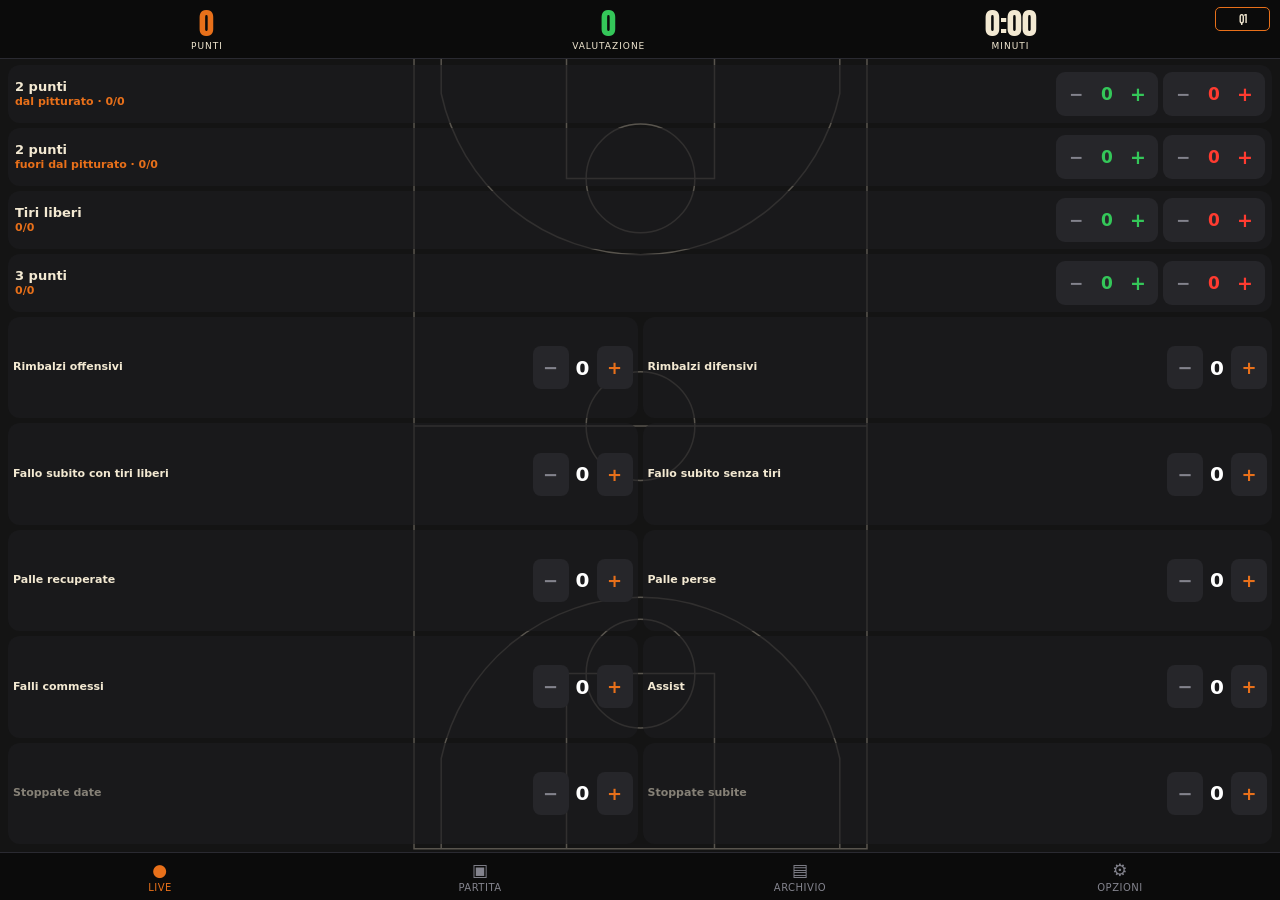
==== commit f83113bc: "Giorgio Stats v3.0.0 build 1 - riordino delle schede e periodo delle azioni" ====
--- a/index.html
+++ b/index.html
@@ -63,6 +63,11 @@
 .bdd{flex:0 0 auto;font-size:9px;font-weight:700;color:#141414;background:var(--acc);
   border-radius:5px;padding:3px 5px;letter-spacing:.5px;visibility:hidden}
 .bdd.on{visibility:visible}
+/* colonna a destra delle celle: periodo in corso (tocco = chiusura del periodo), sotto DD e TD affiancati */
+.bside{flex:0 0 auto;display:flex;flex-direction:column;gap:4px}
+.bddr{display:flex;gap:4px}
+.bper{min-height:24px;font-family:'Barlow Condensed',"Segoe UI",sans-serif;font-size:12px;font-weight:700;line-height:1.1;
+  color:var(--crema);border:1px solid var(--acc);border-radius:5px;padding:2px 4px;text-align:center}
 
 /* ---------- live ---------- */
 #live .body{flex:1;min-height:0;display:flex;flex-direction:column;gap:5px;padding:6px 8px 8px;overflow:hidden}
@@ -183,8 +188,10 @@
       <div class="bcell bpt"><b id="bPt">0</b><span data-i18n="bPunti">PUNTI</span></div>
       <div class="bcell bval"><b id="bVal">0</b><span data-i18n="bVal">VALUTAZIONE</span></div>
       <div class="bcell"><b id="bMin">0</b><span data-i18n="bMin">MINUTI</span></div>
-      <div class="bdd" id="bDD">DD</div>
-      <div class="bdd" id="bTD">TD</div>
+      <div class="bside">
+        <button class="bper" id="bPer">Q1</button>
+        <div class="bddr"><div class="bdd" id="bDD">DD</div><div class="bdd" id="bTD">TD</div></div>
+      </div>
     </div>
     <div class="body">
       <div class="shots" id="shots"></div>
@@ -224,12 +231,7 @@
         <div class="chips" id="fDiff"></div>
         <div class="hint" id="fDiffTxt">Da assegnare a fine partita, rispetto al livello attuale di Giorgio.</div>
       </div>
-    </div>
-  </section>
-
-  <!-- ============ NOTE ============ -->
-  <section class="panel" id="note">
-    <div class="scroll">
+
       <h2 data-i18n="hNota">NOTA DELLA PARTITA</h2>
       <div class="box">
         <textarea id="fNota" rows="7" placeholder="Contesto, avversario, episodi, osservazioni tecniche." data-i18n-ph="phNota"></textarea>
@@ -239,6 +241,15 @@
       <div class="box">
         <button class="btn acc" id="bSave" data-i18n="bSave">Salva partita in archivio</button>
         <div class="hint" data-i18n="hintSave">Risalvare la stessa partita la aggiorna, non la duplica.</div>
+      </div>
+    </div>
+  </section>
+
+  <!-- ============ OPZIONI ============ -->
+  <section class="panel" id="opzioni">
+    <div class="scroll">
+      <h2 data-i18n="hPartCorso">PARTITA IN CORSO</h2>
+      <div class="box">
         <button class="btn dgr" id="bReset" data-i18n="bReset">Azzera partita in corso</button>
         <div class="hint" data-i18n="hintReset">Non tocca l'archivio.</div>
       </div>
@@ -265,7 +276,7 @@
       </div>
 
       <div class="box" style="margin-top:14px">
-        <div class="hint"><span data-i18n="verRiga">Giorgio Stats v2.4.0 · build 4 — ottobre 2026</span><br><span data-i18n="creata">Creata da Stefano Amirante</span></div>
+        <div class="hint"><span data-i18n="verRiga">Giorgio Stats v3.0.0 · build 1 — ottobre 2026</span><br><span data-i18n="creata">Creata da Stefano Amirante</span></div>
       </div>
     </div>
   </section>
@@ -279,8 +290,8 @@
 <nav>
   <button class="on" data-go="live"><i>●</i><span data-i18n="navLive">LIVE</span></button>
   <button data-go="partita"><i>▣</i><span data-i18n="navPartita">PARTITA</span></button>
-  <button data-go="note"><i>✎</i><span data-i18n="navNote">NOTE</span></button>
   <button data-go="archivio"><i>▤</i><span data-i18n="navArchivio">ARCHIVIO</span></button>
+  <button data-go="opzioni"><i>⚙</i><span data-i18n="navOpzioni">OPZIONI</span></button>
 </nav>
 
 <div class="toast" id="toast"></div>
@@ -288,15 +299,15 @@
 
 <script>
 /* =========================================================
-   GIORGIO STATS v2.4.0 · build 1 — ottobre 2026
+   GIORGIO STATS v3.0.0 · build 1 — ottobre 2026
    ========================================================= */
 (function(){
 'use strict';
 
-/* Numero di build della versione Giorgio, mostrato accanto alla versione nella scheda Note. Contatore della singola versione: riparte da 1 a ogni nuovo numero di versione e cresce di 1 a ogni nuova pubblicazione della stessa versione (la v2.3.2 pubblicata per prima è la build 1). */
-var BUILD=4;
-
-/* Interruttori delle funzioni. Valori fissi nel codice, non modificabili dall'utente. Nella versione Giorgio sono tutti accesi; nella versione commerciale Billo sono spenti solo quelli delle funzioni non rilasciate, e l'elenco indica a ogni rilascio le funzioni disattivate. Il codice delle funzioni è identico nelle due versioni. Ogni nuova funzione riceve un interruttore quando viene introdotta. Una funzione che sostituisce un comportamento precedente si può disattivare solo se il comportamento alternativo è nel codice comune; per questo non hanno interruttore: etichette di squadra create dall'utente (hanno sostituito l'elenco fisso), contatore minuti:secondi, formato m:ss dei minuti, colonne CSV di minuti e secondi, menù a tendina delle lingue (ha sostituito i pulsanti delle lingue), colonna "Finito" del tempo giocato (fa parte della correzione del contatore minuti:secondi), salvataggio nativo dell'esportazione nel pacchetto Android (correzione di una funzione già rilasciata), identificativo stabile delle partite (correzione di funzionamento), nuovo aspetto grafico con caratteri locali e campo nello sfondo (correzione grafica), apertura del calendario toccando tutto il campo Data (correzione). immaginiCondivise: pulsante "Condividi immagine" nel dettaglio di una partita dell'archivio, immagini PNG nei formati A, B e C. */
+/* Numero di build della versione Giorgio, mostrato accanto alla versione nella scheda Opzioni. Contatore della singola versione: riparte da 1 a ogni nuovo numero di versione e cresce di 1 a ogni nuova pubblicazione della stessa versione (la v2.3.2 pubblicata per prima è la build 1). */
+var BUILD=1;
+
+/* Interruttori delle funzioni. Valori fissi nel codice, non modificabili dall'utente. Nella versione Giorgio sono tutti accesi; nella versione commerciale Billo sono spenti solo quelli delle funzioni non rilasciate, e l'elenco indica a ogni rilascio le funzioni disattivate. Il codice delle funzioni è identico nelle due versioni. Ogni nuova funzione riceve un interruttore quando viene introdotta. Una funzione che sostituisce un comportamento precedente si può disattivare solo se il comportamento alternativo è nel codice comune; per questo non hanno interruttore: etichette di squadra create dall'utente (hanno sostituito l'elenco fisso), contatore minuti:secondi, formato m:ss dei minuti, colonne CSV di minuti e secondi, menù a tendina delle lingue (ha sostituito i pulsanti delle lingue), colonna "Finito" del tempo giocato (fa parte della correzione del contatore minuti:secondi), salvataggio nativo dell'esportazione nel pacchetto Android (correzione di una funzione già rilasciata), identificativo stabile delle partite (correzione di funzionamento), nuovo aspetto grafico con caratteri locali e campo nello sfondo (correzione grafica), apertura del calendario toccando tutto il campo Data (correzione), riordino delle schede (barra Live, Partita, Archivio, Opzioni; la scheda Note diventa Opzioni; nota e salvataggio in archivio nella scheda Partita; azzeramento della partita in corso nella scheda Opzioni). immaginiCondivise: pulsante "Condividi immagine" nel dettaglio di una partita dell'archivio, immagini PNG nei formati A, B e C. periodoAzioni: conteggi delle azioni per periodo nella partita in corso e nell'archivio, indicatore del periodo in corso nella scheda Live (tocco = chiusura del periodo), "+" e "−" bloccati a partita conclusa, azioni comprese nell'eliminazione del supplementare e nel blocco della riduzione dei periodi. */
 var FUNZIONI=Object.freeze({
   multilingue:true,
   spagnolo:true,
@@ -305,7 +316,8 @@
   formatoGara:true,
   eliminaSupplementare:true,
   punteggioPeriodo:true,
-  immaginiCondivise:true
+  immaginiCondivise:true,
+  periodoAzioni:true
 });
 
 /* ---------- costanti ---------- */
@@ -350,6 +362,14 @@
   {k:'stopS', dim:1}
 ];
 
+/* chiavi dei conteggi per periodo: le stesse che "+" e "−" della scheda Live modificano con bump() */
+var AZ_KEYS=(function(){
+  var a=[],i;
+  for(i=0;i<SHOTS.length;i++) a.push(SHOTS[i].k+'S',SHOTS[i].k+'X');
+  for(i=0;i<CNTS.length;i++) a.push(CNTS[i].k);
+  return a;
+})();
+
 /* ---------- lingua ---------- */
 /* una lingua = un dizionario; le chiavi mancanti ricadono sull'italiano */
 var K_LANG='gs2.lingua';
@@ -357,7 +377,7 @@
 it:{
   _nome:'Italiano',
   bPunti:'PUNTI', bVal:'VALUTAZIONE', bMin:'MINUTI',
-  navLive:'LIVE', navPartita:'PARTITA', navNote:'NOTE', navArchivio:'ARCHIVIO',
+  navLive:'LIVE', navPartita:'PARTITA', navOpzioni:'OPZIONI', navArchivio:'ARCHIVIO',
   hGara:'GARA', lData:'Data', lAvv:'Avversario', phAvv:'Nome squadra',
   lCat:'Squadra e categoria', lTipo:'Tipo gara', lMaglia:'Numero di maglia',
   hMinuti:'MINUTI GIOCATI', totCalc:'Totale calcolato:', totMinuti:'minuti.',
@@ -365,8 +385,10 @@
   lFormato:'Formato della gara', fPeriodi:'Periodi', fDurata:'Durata', fmtNo:'formato non indicato',
   bFmtAssegna:'Assegna formato',
   tFmtBloccoP:'Modifica bloccata: i periodi da eliminare contengono minuti o punteggi',
+  tFmtBloccoPAz:'Modifica bloccata: i periodi da eliminare contengono minuti, punteggi o azioni',
   tFmtBloccoD:'Modifica bloccata: un periodo ha più minuti della nuova durata',
   cfDelOT:'Eliminare l\'ultimo tempo supplementare ({0}) con i suoi minuti e i suoi punteggi?',
+  cfDelOTAz:'Eliminare l\'ultimo tempo supplementare ({0}) con i suoi minuti, i suoi punteggi e le sue azioni?',
   tOTDel:'Tempo supplementare eliminato',
   eParzVuoto:'Inserisci entrambi i progressivi', eParzCala:'Progressivo inferiore al periodo precedente',
   tParzErr:'Punteggi progressivi da correggere: salvataggio bloccato',
@@ -379,13 +401,13 @@
   hNota:'NOTA DELLA PARTITA', phNota:'Contesto, avversario, episodi, osservazioni tecniche.',
   hArchiv:'ARCHIVIAZIONE', bSave:'Salva partita in archivio',
   hintSave:'Risalvare la stessa partita la aggiorna, non la duplica.',
-  bReset:'Azzera partita in corso', hintReset:'Non tocca l\'archivio.',
+  hPartCorso:'PARTITA IN CORSO', bReset:'Azzera partita in corso', hintReset:'Non tocca l\'archivio.',
   hDati:'DATI', bBackup:'Backup (condividi o scarica)', bImport:'Importa backup',
   bCsv:'Esporta CSV per Excel', hintCsv:'Il CSV si apre in Excel con doppio clic: punto e virgola, UTF-8.',
   hStag:'STAGIONE', lStag:'Stagione attribuita alle nuove partite',
   hintStag:'Assegnata in automatico con taglio al 1° agosto. Modificala solo se serve.',
   hLingua:'LINGUA',
-  verRiga:'Giorgio Stats v2.4.0 · build {0} — ottobre 2026', creata:'Creata da Stefano Amirante',
+  verRiga:'Giorgio Stats v3.0.0 · build {0} — ottobre 2026', creata:'Creata da Stefano Amirante',
   tipo_Campionato:'Campionato', tipo_Torneo:'Torneo', tipo_Amichevole:'Amichevole', tipo_Playoff:'Playoff',
   sh_p2:'2 punti', sh_pit:'dal pitturato', sh_fuo:'fuori dal pitturato', sh_tl:'Tiri liberi', sh_p3:'3 punti',
   c_rimO:'Rimbalzi offensivi', c_rimD:'Rimbalzi difensivi',
@@ -396,6 +418,8 @@
   prog:'Progressivi: ', perPeriodo:'Per periodo: ', finale:'Finale: ', vittoria:'vittoria', sconfitta:'sconfitta', pareggio:'pareggio',
   resV:'V', resP:'P', resE:'=', hFinito:'Finito',
   tOT:'Tempo supplementare aggiunto',
+  perFine:'FINE', cfChiudi:'Chiudere {0} e passare a {1}?', cfChiudiFine:'Chiudere {0} e concludere la partita?',
+  tConclusa:'Partita conclusa: per aggiungere dati riapri un periodo o aggiungi un supplementare nella scheda Partita',
   cfEti:'Cancellare l\'etichetta "{0}"?\nLe partite in archivio non vengono modificate.',
   tEtiCanc:'Etichetta cancellata', tEtiMax:'Massimo {0} etichette: cancellane una per crearne una nuova',
   hNuovaEti:'NUOVA ETICHETTA DI SQUADRA', phEti:'Max {0} caratteri', bSalva:'Salva',
@@ -463,7 +487,7 @@
 en:{
   _nome:'English',
   bPunti:'POINTS', bVal:'EFFICIENCY', bMin:'MINUTES',
-  navLive:'LIVE', navPartita:'GAME', navNote:'NOTES', navArchivio:'ARCHIVE',
+  navLive:'LIVE', navPartita:'GAME', navOpzioni:'SETTINGS', navArchivio:'ARCHIVE',
   hGara:'GAME', lData:'Date', lAvv:'Opponent', phAvv:'Team name',
   lCat:'Team and category', lTipo:'Game type', lMaglia:'Jersey number',
   hMinuti:'MINUTES PLAYED', totCalc:'Calculated total:', totMinuti:'minutes.',
@@ -471,8 +495,10 @@
   lFormato:'Game format', fPeriodi:'Periods', fDurata:'Duration', fmtNo:'format not specified',
   bFmtAssegna:'Assign format',
   tFmtBloccoP:'Change blocked: the periods to be removed contain minutes or scores',
+  tFmtBloccoPAz:'Change blocked: the periods to be removed contain minutes, scores or actions',
   tFmtBloccoD:'Change blocked: a period has more minutes than the new duration',
   cfDelOT:'Delete the last overtime ({0}) with its minutes and its scores?',
+  cfDelOTAz:'Delete the last overtime ({0}) with its minutes, its scores and its actions?',
   tOTDel:'Overtime deleted',
   eParzVuoto:'Enter both running scores', eParzCala:'Running score lower than the previous period',
   tParzErr:'Running scores to be corrected: save blocked',
@@ -485,13 +511,13 @@
   hNota:'GAME NOTE', phNota:'Context, opponent, key moments, technical observations.',
   hArchiv:'ARCHIVING', bSave:'Save game to archive',
   hintSave:'Saving the same game again updates it, it does not duplicate it.',
-  bReset:'Reset current game', hintReset:'Does not affect the archive.',
+  hPartCorso:'CURRENT GAME', bReset:'Reset current game', hintReset:'Does not affect the archive.',
   hDati:'DATA', bBackup:'Backup (share or download)', bImport:'Import backup',
   bCsv:'Export CSV for Excel', hintCsv:'The CSV opens in Excel with a double click: semicolon, UTF-8.',
   hStag:'SEASON', lStag:'Season assigned to new games',
   hintStag:'Assigned automatically with the cutoff on August 1. Change it only if needed.',
   hLingua:'LANGUAGE',
-  verRiga:'Giorgio Stats v2.4.0 · build {0} — October 2026', creata:'Created by Stefano Amirante',
+  verRiga:'Giorgio Stats v3.0.0 · build {0} — October 2026', creata:'Created by Stefano Amirante',
   tipo_Campionato:'League', tipo_Torneo:'Tournament', tipo_Amichevole:'Friendly', tipo_Playoff:'Playoff',
   sh_p2:'2 points', sh_pit:'in the paint', sh_fuo:'outside the paint', sh_tl:'Free throws', sh_p3:'3 points',
   c_rimO:'Offensive rebounds', c_rimD:'Defensive rebounds',
@@ -502,6 +528,8 @@
   prog:'Running score: ', perPeriodo:'By period: ', finale:'Final: ', vittoria:'win', sconfitta:'loss', pareggio:'tie',
   resV:'W', resP:'L', resE:'=', hFinito:'Finished',
   tOT:'Overtime added',
+  perFine:'END', cfChiudi:'Close {0} and move to {1}?', cfChiudiFine:'Close {0} and finish the game?',
+  tConclusa:'Game finished: to add data, reopen a period or add an overtime in the Game tab',
   cfEti:'Delete the label "{0}"?\nGames in the archive are not changed.',
   tEtiCanc:'Label deleted', tEtiMax:'Maximum {0} labels: delete one to create a new one',
   hNuovaEti:'NEW TEAM LABEL', phEti:'Max {0} characters', bSalva:'Save',
@@ -569,7 +597,7 @@
 es:{
   _nome:'Español',
   bPunti:'PUNTOS', bVal:'VALORACIÓN', bMin:'MINUTOS',
-  navLive:'EN VIVO', navPartita:'PARTIDO', navNote:'NOTAS', navArchivio:'ARCHIVO',
+  navLive:'EN VIVO', navPartita:'PARTIDO', navOpzioni:'AJUSTES', navArchivio:'ARCHIVO',
   hGara:'PARTIDO', lData:'Fecha', lAvv:'Rival', phAvv:'Nombre del equipo',
   lCat:'Equipo y categoría', lTipo:'Tipo de partido', lMaglia:'Número de camiseta',
   hMinuti:'MINUTOS JUGADOS', totCalc:'Total calculado:', totMinuti:'minutos.',
@@ -577,8 +605,10 @@
   lFormato:'Formato del partido', fPeriodi:'Periodos', fDurata:'Duración', fmtNo:'formato no indicado',
   bFmtAssegna:'Asignar formato',
   tFmtBloccoP:'Cambio bloqueado: los periodos que se van a eliminar contienen minutos o puntuaciones',
+  tFmtBloccoPAz:'Cambio bloqueado: los periodos que se van a eliminar contienen minutos, puntuaciones o acciones',
   tFmtBloccoD:'Cambio bloqueado: un periodo tiene más minutos que la nueva duración',
   cfDelOT:'¿Eliminar la última prórroga ({0}) con sus minutos y sus puntuaciones?',
+  cfDelOTAz:'¿Eliminar la última prórroga ({0}) con sus minutos, sus puntuaciones y sus acciones?',
   tOTDel:'Prórroga eliminada',
   eParzVuoto:'Introduce ambos acumulados', eParzCala:'Acumulado inferior al del periodo anterior',
   tParzErr:'Puntuaciones acumuladas por corregir: guardado bloqueado',
@@ -591,13 +621,13 @@
   hNota:'NOTA DEL PARTIDO', phNota:'Contexto, rival, episodios, observaciones técnicas.',
   hArchiv:'ARCHIVO', bSave:'Guardar partido en el archivo',
   hintSave:'Volver a guardar el mismo partido lo actualiza, no lo duplica.',
-  bReset:'Reiniciar partido en curso', hintReset:'No afecta al archivo.',
+  hPartCorso:'PARTIDO EN CURSO', bReset:'Reiniciar partido en curso', hintReset:'No afecta al archivo.',
   hDati:'DATOS', bBackup:'Copia de seguridad (compartir o descargar)', bImport:'Importar copia de seguridad',
   bCsv:'Exportar CSV para Excel', hintCsv:'El CSV se abre en Excel con doble clic: punto y coma, UTF-8.',
   hStag:'TEMPORADA', lStag:'Temporada asignada a los nuevos partidos',
   hintStag:'Asignada automáticamente con corte el 1 de agosto. Modifícala solo si es necesario.',
   hLingua:'IDIOMA',
-  verRiga:'Giorgio Stats v2.4.0 · build {0} — octubre 2026', creata:'Creada por Stefano Amirante',
+  verRiga:'Giorgio Stats v3.0.0 · build {0} — octubre 2026', creata:'Creada por Stefano Amirante',
   tipo_Campionato:'Liga', tipo_Torneo:'Torneo', tipo_Amichevole:'Amistoso', tipo_Playoff:'Playoff',
   sh_p2:'2 puntos', sh_pit:'desde la zona', sh_fuo:'fuera de la zona', sh_tl:'Tiros libres', sh_p3:'3 puntos',
   c_rimO:'Rebotes ofensivos', c_rimD:'Rebotes defensivos',
@@ -608,6 +638,8 @@
   prog:'Acumulados: ', perPeriodo:'Por periodo: ', finale:'Final: ', vittoria:'victoria', sconfitta:'derrota', pareggio:'empate',
   resV:'G', resP:'P', resE:'E', hFinito:'Terminado',
   tOT:'Prórroga añadida',
+  perFine:'FIN', cfChiudi:'¿Cerrar {0} y pasar a {1}?', cfChiudiFine:'¿Cerrar {0} y terminar el partido?',
+  tConclusa:'Partido terminado: para añadir datos, reabre un periodo o añade una prórroga en la pestaña Partido',
   cfEti:'¿Borrar la etiqueta "{0}"?\nLos partidos del archivo no se modifican.',
   tEtiCanc:'Etiqueta borrada', tEtiMax:'Máximo {0} etiquetas: borra una para crear una nueva',
   hNuovaEti:'NUEVA ETIQUETA DE EQUIPO', phEti:'Máx. {0} caracteres', bSalva:'Guardar',
@@ -767,9 +799,38 @@
   for(i=0;i<(f?f.periodi:4);i++){ s.minutiQ.push(null); s.secondiQ.push(null); s.bloccatiQ.push(false); s.parziali.push([null,null]); }
   for(i=0;i<SHOTS.length;i++){ s[SHOTS[i].k+'S']=0; s[SHOTS[i].k+'X']=0; }
   for(i=0;i<CNTS.length;i++){ s[CNTS[i].k]=0; }
+  if(FUNZIONI.periodoAzioni) s.azioniQ=s.secondiQ.map(function(){ return azVuote(); });
   s.stagione = seasonOf(s.data);
   return s;
 }
+/* conteggi delle azioni per periodo (azioniQ, dalla v3.0.0): un oggetto per periodo, stessa lunghezza di secondiQ,
+   con i conteggi delle chiavi AZ_KEYS. Si aggiungono ai totali, che restano la fonte per visualizzazioni, CSV e archivio.
+   Regola: i dati per periodo di una partita sono validi solo se, per ogni chiave, la somma dei periodi e' uguale al totale
+   (le partite iniziate prima della funzione non la rispettano). Nessun indicatore salvato */
+function azVuote(){ var o={},i; for(i=0;i<AZ_KEYS.length;i++) o[AZ_KEYS[i]]=0; return o; }
+/* conteggi ripuliti: interi >= 0 per ogni chiave */
+function azOk(x){ var o={},i; for(i=0;i<AZ_KEYS.length;i++) o[AZ_KEYS[i]]=Math.max(0,n(x&&x[AZ_KEYS[i]])); return o; }
+/* azioni registrate nel periodo i della partita in corso */
+function azioniIn(i){
+  var a=FUNZIONI.periodoAzioni && state.azioniQ && state.azioniQ[i], j;
+  if(!a) return false;
+  for(j=0;j<AZ_KEYS.length;j++) if(a[AZ_KEYS[j]]>0) return true;
+  return false;
+}
+/* azioniQ della partita in corso con la stessa lunghezza di secondiQ */
+function allineaAz(){
+  if(!FUNZIONI.periodoAzioni) return;
+  var a=Array.isArray(state.azioniQ)?state.azioniQ.map(azOk):[];
+  while(a.length<state.secondiQ.length) a.push(azVuote());
+  state.azioniQ=a.slice(0,state.secondiQ.length);
+}
+/* periodo in corso: il primo non "Finito"; -1 = tutti "Finito", partita conclusa */
+function periodoCorrente(){
+  for(var i=0;i<state.secondiQ.length;i++) if(state.bloccatiQ[i]!==true) return i;
+  return -1;
+}
+/* messaggio del blocco della riduzione dei periodi */
+function chiaveBloccoP(){ return FUNZIONI.periodoAzioni?'tFmtBloccoPAz':'tFmtBloccoP'; }
 var state, archive=[], maglie={}, stagManuale=null, etichette=[];
 
 function load(k,d){ try{var v=localStorage.getItem(k); return v?JSON.parse(v):d;}catch(e){return d;} }
@@ -845,6 +906,8 @@
   o.pt = o.p2s*2 + o.p3s*3 + o.tls;
   /* campi v2.3.0: aggiunti solo se presenti, i record precedenti restano identici */
   if(Array.isArray(g.secondiQ)) o.secondiQ = g.secondiQ.map(secOk);
+  /* campo v3.0.0: conteggi delle azioni per periodo, aggiunto solo se presente */
+  if(Array.isArray(g.azioniQ)) o.azioniQ = g.azioniQ.map(azOk);
   var fo=fmtOk(g.formato); if(fo) o.formato=fo;
   if(o.parziali && o.parziali.length){
     if(MIG3_CUMUL_IDS.indexOf(o.id)>=0 && !monotona(o.parziali)){
@@ -883,6 +946,7 @@
     tipoGara:s.tipoGara, maglia:s.maglia, stagione:s.stagione, topMatch:!!s.topMatch,
     minuti:minTot(s), minutiQ:sq.map(function(v){return v==null?null:v/60;}), secondiQ:sq,
     formato:fmtOk(s.formato),
+    azioniQ:(FUNZIONI.periodoAzioni && Array.isArray(s.azioniQ)) ? s.azioniQ : null,
     rimO:n(s.rimO), rimD:n(s.rimD), ast:n(s.ast), pp:n(s.pp), pr:n(s.pr),
     stopDate:n(s.stopD), stopSubite:n(s.stopS),
     fs:t.fs, fsTiri:n(s.fsTiri), fc:n(s.fc),
@@ -990,6 +1054,8 @@
   syncMin();
   state.formato = fmtOk(state.formato);
   if(state.formato) allinea();
+  /* conteggi per periodo (dalla v3.0.0): assenti = tutti a zero */
+  allineaAz();
   if(stagManuale) state.stagione = stagManuale;
   state.topMatch = !!state.topMatch;
   /* identificativo (dalla v2.3.3): partita in corso gia' salvata con la versione precedente */
@@ -1011,10 +1077,12 @@
   if(!FUNZIONI.topMatch) $('fTop').style.display='none';
   if(!FUNZIONI.formatoGara) $('fFmt').parentNode.style.display='none';
   if(!FUNZIONI.eliminaSupplementare) $('bDelOT').style.display='none';
+  if(!FUNZIONI.periodoAzioni) $('bPer').style.display='none';
 }
 
 /* ---------- costruzione LIVE ---------- */
 function buildLive(){
+  $('bPer').onclick=chiudiPeriodo;
   var sh=$('shots'); sh.innerHTML='';
   SHOTS.forEach(function(c){
     var row=el('div','srow');
@@ -1048,8 +1116,32 @@
   return w;
 }
 function bump(k,d){
+  if(FUNZIONI.periodoAzioni){ azione(k,d); return; }
   state[k]=Math.max(0,n(state[k])+d);
   saveState(); renderLive();
+}
+/* "+" e "−" con i conteggi per periodo. "+": totale e periodo in corso. "−": se il totale e' zero nulla; altrimenti
+   totale e periodo in corso, o il periodo precedente piu' vicino con conteggio maggiore di zero, o solo il totale.
+   Partita conclusa: nessuna modifica, messaggio */
+function azione(k,d){
+  var q=periodoCorrente(), a=state.azioniQ, j;
+  if(q<0){ toast(t('tConclusa')); return; }
+  if(d>0){ state[k]=n(state[k])+1; a[q][k]++; }
+  else {
+    if(n(state[k])<=0) return;
+    state[k]=n(state[k])-1;
+    for(j=q;j>=0;j--) if(a[j][k]>0){ a[j][k]--; break; }
+  }
+  saveState(); renderLive();
+}
+/* indicatore del periodo: tocco = conferma, poi il periodo in corso diventa "Finito"; partita conclusa: messaggio */
+function chiudiPeriodo(){
+  var q=periodoCorrente(), nx=-1, i;
+  if(q<0){ toast(t('tConclusa')); return; }
+  for(i=q+1;i<state.bloccatiQ.length;i++) if(state.bloccatiQ[i]!==true){ nx=i; break; }
+  if(!confirm(nx<0 ? t('cfChiudiFine',periodLabel(q)) : t('cfChiudi',periodLabel(q),periodLabel(nx)))) return;
+  state.bloccatiQ[q]=true;
+  saveState(); renderLive(); renderPartitaFields();
 }
 
 /* ---------- costruzione PARTITA ---------- */
@@ -1077,19 +1169,26 @@
     maglie[state.categoria]=this.value; save(K_MAG,maglie); saveState(); };
   $('bAddOT').onclick=function(){
     state.secondiQ.push(null); state.bloccatiQ.push(false); syncMin(); state.parziali.push([null,null]);
-    saveState(); renderPartita(); toast(tx('tOT'));
+    if(FUNZIONI.periodoAzioni) state.azioniQ.push(azVuote());
+    saveState(); renderPartita(); renderLive(); toast(tx('tOT'));
   };
   $('bDelOT').onclick=function(){
     var i=ultimoOT(); if(i<0) return;
-    if(!confirm(tx('cfDelOT',periodLabel(i)))) return;
-    if(state.formato){ state.secondiQ.pop(); state.bloccatiQ.pop(); state.parziali.pop(); }
+    if(!confirm(tx(FUNZIONI.periodoAzioni?'cfDelOTAz':'cfDelOT',periodLabel(i)))) return;
+    if(state.formato){ state.secondiQ.pop(); state.bloccatiQ.pop(); togliAz(); state.parziali.pop(); }
     else {
       /* senza formato: l'ultima riga oltre la quarta di ciascuna lista */
-      if(state.secondiQ.length>4){ state.secondiQ.pop(); state.bloccatiQ.pop(); }
+      if(state.secondiQ.length>4){ state.secondiQ.pop(); state.bloccatiQ.pop(); togliAz(); }
       if(state.parziali.length>4) state.parziali.pop();
     }
     syncMin(); saveState(); renderPartita(); renderLive(); toast(tx('tOTDel'));
   };
+}
+/* supplementare eliminato: le sue azioni escono anche dai totali */
+function togliAz(){
+  if(!FUNZIONI.periodoAzioni) return;
+  var a=state.azioniQ.pop(), j, k;
+  if(a) for(j=0;j<AZ_KEYS.length;j++){ k=AZ_KEYS[j]; state[k]=Math.max(0,n(state[k])-n(a[k])); }
 }
 /* minuti per periodo allineati ai secondi */
 function syncMin(){ state.minutiQ=state.secondiQ.map(function(v){return v==null?null:v/60;}); }
@@ -1121,10 +1220,12 @@
   var f=state.formato, i;
   if(np<1 || np>FMT_PMAX || np===f.periodi) return;
   if(np<f.periodi){
-    for(i=np;i<f.periodi;i++) if(rigaPiena(i)){ toast(t('tFmtBloccoP')); return; }
+    for(i=np;i<f.periodi;i++) if(rigaPiena(i) || azioniIn(i)){ toast(t(chiaveBloccoP())); return; }
     state.secondiQ.splice(np,f.periodi-np); state.bloccatiQ.splice(np,f.periodi-np); state.parziali.splice(np,f.periodi-np);
+    if(FUNZIONI.periodoAzioni) state.azioniQ.splice(np,f.periodi-np);
   } else {
-    for(i=f.periodi;i<np;i++){ state.secondiQ.splice(i,0,null); state.bloccatiQ.splice(i,0,false); state.parziali.splice(i,0,[null,null]); }
+    for(i=f.periodi;i<np;i++){ state.secondiQ.splice(i,0,null); state.bloccatiQ.splice(i,0,false); state.parziali.splice(i,0,[null,null]);
+      if(FUNZIONI.periodoAzioni) state.azioniQ.splice(i,0,azVuote()); }
   }
   f.periodi=np; syncMin(); saveState(); renderPartita(); renderLive();
 }
@@ -1140,8 +1241,8 @@
   var rm=Math.min(state.secondiQ.length,4), rp=Math.min(state.parziali.length,4);
   var om=state.secondiQ.slice(rm), op=state.parziali.slice(rp), ob=state.bloccatiQ.slice(rm), i;
   for(i=P;i<Math.max(rm,rp);i++){
-    if((i<rm && state.secondiQ[i]!=null) ||
-       (i<rp && (state.parziali[i][0]!=null || state.parziali[i][1]!=null))){ toast(t('tFmtBloccoP')); return; }
+    if((i<rm && (state.secondiQ[i]!=null || azioniIn(i))) ||
+       (i<rp && (state.parziali[i][0]!=null || state.parziali[i][1]!=null))){ toast(t(chiaveBloccoP())); return; }
   }
   for(i=0;i<Math.min(rm,P);i++) if(state.secondiQ[i]!=null && state.secondiQ[i]>f.durata*60){ toast(t('tFmtBloccoD')); return; }
   var sq=state.secondiQ.slice(0,Math.min(rm,P)), pz=state.parziali.slice(0,Math.min(rp,P));
@@ -1153,6 +1254,12 @@
   while(om.length<nOT) om.push(null);
   while(ob.length<nOT) ob.push(false);
   while(op.length<nOT) op.push([null,null]);
+  if(FUNZIONI.periodoAzioni){
+    var aq=state.azioniQ.slice(0,Math.min(rm,P)), oa=state.azioniQ.slice(rm);
+    while(aq.length<P) aq.push(azVuote());
+    while(oa.length<nOT) oa.push(azVuote());
+    state.azioniQ=aq.concat(oa);
+  }
   state.secondiQ=sq.concat(om); state.bloccatiQ=bq.concat(ob); state.parziali=pz.concat(op); state.formato=f;
   syncMin(); saveState(); renderPartita(); renderLive();
 }
@@ -1348,7 +1455,7 @@
       f.className='fin'+(on?' on':''); fi.textContent=on?'✓':'';
       m.disabled=on; p.disabled=on;
     }
-    f.onclick=function(){ state.bloccatiQ[i]=!(state.bloccatiQ[i]===true); saveState(); mostra(); };
+    f.onclick=function(){ state.bloccatiQ[i]=!(state.bloccatiQ[i]===true); saveState(); mostra(); renderLive(); };
     mostra();
     r.appendChild(ve); r.appendChild(m); r.appendChild(p); r.appendChild(f);
     mq.appendChild(r);
@@ -1424,7 +1531,7 @@
   if(g.formato && FUNZIONI.formatoGara) save(K_FMT,g.formato);
   var r=mergeArc(archive,[g]); archive=r.list; saveArc(); renderArchivio();
   /* salvataggio riuscito: tutti i periodi "Finito" */
-  state.bloccatiQ=state.secondiQ.map(function(){ return true; }); saveState(); renderPartitaFields();
+  state.bloccatiQ=state.secondiQ.map(function(){ return true; }); saveState(); renderPartitaFields(); renderLive();
   toast(r.added? t('tSalvata') : t('tAggiornata'));
 }
 function doReset(){
@@ -1555,6 +1662,7 @@
   $('bMin').textContent=fmin(minTot(state));
   $('bDD').className='bdd'+(isDD(state)?' on':'');
   $('bTD').className='bdd'+(isTD(state)?' on':'');
+  if(FUNZIONI.periodoAzioni){ var q=periodoCorrente(); $('bPer').textContent=q<0?tx('perFine'):periodLabel(q); }
   for(i=0;i<SHOTS.length;i++){
     var k=SHOTS[i].k;
     $('v_'+k+'S').textContent=n(state[k+'S']);
@@ -1883,6 +1991,7 @@
   state.parziali=(g.parziali&&g.parziali.length)?g.parziali.map(function(p){return [p[0],p[1]];}):[[null,null],[null,null],[null,null],[null,null]];
   state.bloccatiQ=[];
   if(state.formato) allinea(); else syncMin();
+  if(FUNZIONI.periodoAzioni){ state.azioniQ=Array.isArray(g.azioniQ)?g.azioniQ.map(azOk):[]; allineaAz(); }
   /* partita caricata dall'archivio: tutti i periodi bloccati */
   state.bloccatiQ=state.secondiQ.map(function(){ return true; });
   var pitS=g.p2sPit==null?g.p2s:g.p2sPit, pitT=g.p2tPit==null?g.p2t:g.p2tPit;
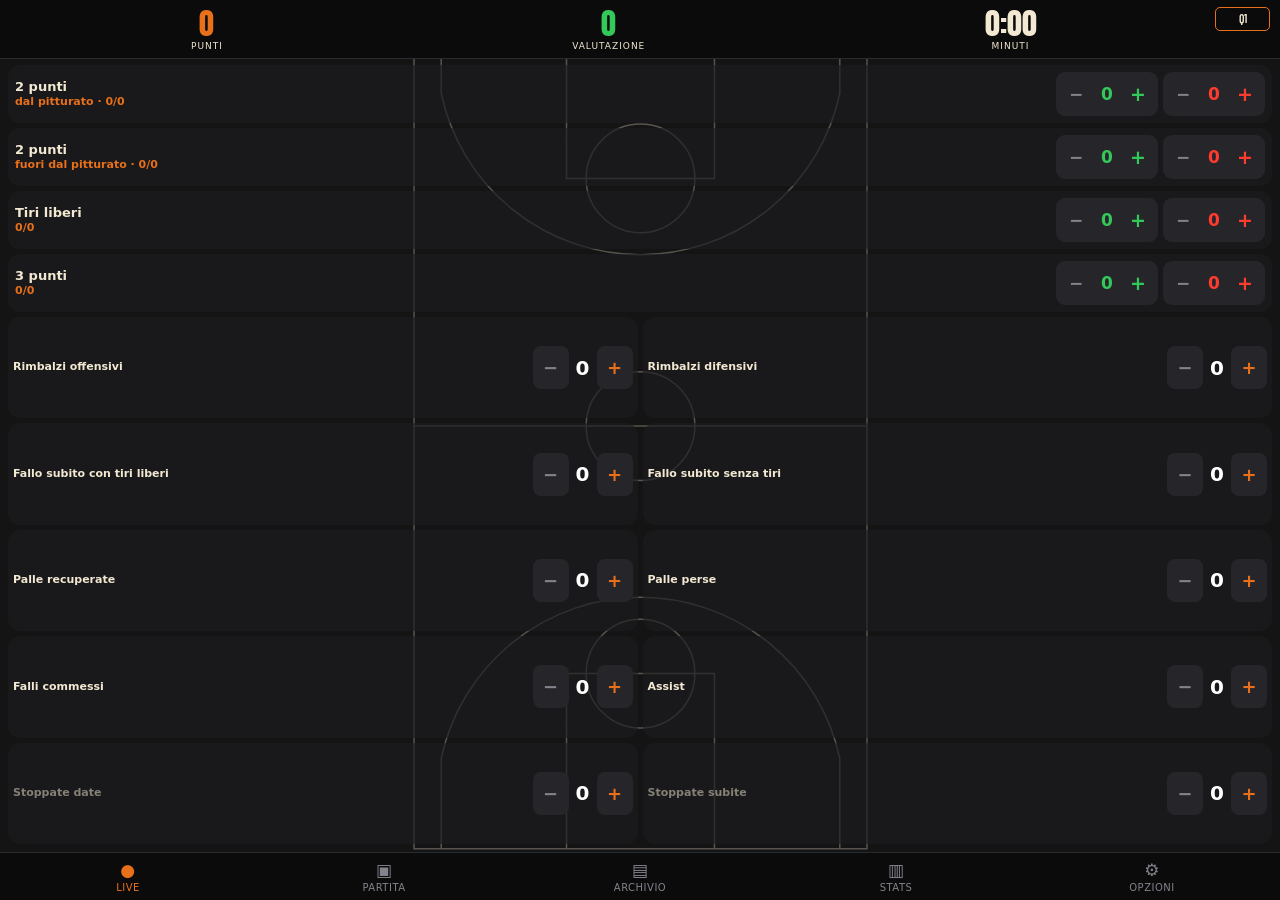
==== commit c00d9656: "Giorgio Stats v3.0.0 build 1 - scheda STATS" ====
--- a/index.html
+++ b/index.html
@@ -176,6 +176,34 @@
 /* immagini da condividere */
 .imgprev{display:block;margin:10px auto 0;max-width:100%;max-height:52dvh;width:auto;height:auto;border-radius:8px;background:#141414}
 .imgsel{margin-top:10px}
+/* scheda STATS */
+.stg{cursor:pointer;-webkit-user-select:none;user-select:none}
+.str{display:flex;align-items:flex-start;gap:8px;padding:7px 2px;border-bottom:1px solid var(--line)}
+.str.tap{cursor:pointer}
+.str .stn{flex:1;min-width:0}
+.str .stn b{display:block;font-size:13px;font-weight:700;color:var(--crema);line-height:1.2}
+.str.tap .stn b::after{content:' ›';color:var(--acc)}
+.str.sub .stn b{font-weight:600;padding-left:12px}
+.str .stn span{display:block;font-size:10px;color:var(--mute);margin-top:2px;line-height:1.3}
+.str .stv{flex:0 0 auto;text-align:right;max-width:58%}
+.str .stv b{display:block;font-size:14px;font-weight:800}
+.str .stv span{display:block;font-size:10px;color:var(--mute);margin-top:1px}
+.stw{margin:2px 0 4px}
+.stmt{text-align:right;font-size:10px;color:var(--mute);margin-bottom:2px}
+.stri{font-size:13px;font-weight:700;color:var(--crema)}
+.stbh{font-size:12px;font-weight:700;color:var(--crema);margin:10px 0 4px}
+.stbig{font-family:'Anton',"Segoe UI",sans-serif;font-size:30px;color:var(--acc);margin-top:8px;line-height:1.15;word-break:break-word}
+.stf{margin-top:8px}
+.stf .fld label{text-transform:uppercase}
+.stgraf{display:block;width:100%;height:auto;margin-top:10px}
+.stmk{cursor:pointer}
+.stbar{display:block;width:100%;max-width:340px;height:auto;margin:10px auto 0}
+.stpie{display:block;width:150px;height:150px;margin:4px auto 8px}
+.stleg{display:flex;align-items:center;gap:7px;font-size:12px;padding:3px 0}
+.stleg i{flex:0 0 12px;height:12px;border-radius:3px}
+.stleg span{flex:1;min-width:0;color:var(--crema)}
+.stleg b{flex:0 0 auto;font-weight:700}
+.sttab td.tap{color:var(--acc);cursor:pointer}
 @media(prefers-reduced-motion:reduce){*{transition:none!important}}
 </style>
 </head>
@@ -285,12 +313,18 @@
   <section class="panel" id="archivio">
     <div class="scroll" id="arcBody"></div>
   </section>
+
+  <!-- ============ STATS ============ -->
+  <section class="panel" id="stats">
+    <div class="scroll" id="stBody"></div>
+  </section>
 </main>
 
 <nav>
   <button class="on" data-go="live"><i>●</i><span data-i18n="navLive">LIVE</span></button>
   <button data-go="partita"><i>▣</i><span data-i18n="navPartita">PARTITA</span></button>
   <button data-go="archivio"><i>▤</i><span data-i18n="navArchivio">ARCHIVIO</span></button>
+  <button data-go="stats"><i>▥</i><span data-i18n="navStats">STATS</span></button>
   <button data-go="opzioni"><i>⚙</i><span data-i18n="navOpzioni">OPZIONI</span></button>
 </nav>
 
@@ -307,7 +341,7 @@
 /* Numero di build della versione Giorgio, mostrato accanto alla versione nella scheda Opzioni. Contatore della singola versione: riparte da 1 a ogni nuovo numero di versione e cresce di 1 a ogni nuova pubblicazione della stessa versione (la v2.3.2 pubblicata per prima è la build 1). */
 var BUILD=1;
 
-/* Interruttori delle funzioni. Valori fissi nel codice, non modificabili dall'utente. Nella versione Giorgio sono tutti accesi; nella versione commerciale Billo sono spenti solo quelli delle funzioni non rilasciate, e l'elenco indica a ogni rilascio le funzioni disattivate. Il codice delle funzioni è identico nelle due versioni. Ogni nuova funzione riceve un interruttore quando viene introdotta. Una funzione che sostituisce un comportamento precedente si può disattivare solo se il comportamento alternativo è nel codice comune; per questo non hanno interruttore: etichette di squadra create dall'utente (hanno sostituito l'elenco fisso), contatore minuti:secondi, formato m:ss dei minuti, colonne CSV di minuti e secondi, menù a tendina delle lingue (ha sostituito i pulsanti delle lingue), colonna "Finito" del tempo giocato (fa parte della correzione del contatore minuti:secondi), salvataggio nativo dell'esportazione nel pacchetto Android (correzione di una funzione già rilasciata), identificativo stabile delle partite (correzione di funzionamento), nuovo aspetto grafico con caratteri locali e campo nello sfondo (correzione grafica), apertura del calendario toccando tutto il campo Data (correzione), riordino delle schede (barra Live, Partita, Archivio, Opzioni; la scheda Note diventa Opzioni; nota e salvataggio in archivio nella scheda Partita; azzeramento della partita in corso nella scheda Opzioni). immaginiCondivise: pulsante "Condividi immagine" nel dettaglio di una partita dell'archivio, immagini PNG nei formati A, B e C. periodoAzioni: conteggi delle azioni per periodo nella partita in corso e nell'archivio, indicatore del periodo in corso nella scheda Live (tocco = chiusura del periodo), "+" e "−" bloccati a partita conclusa, azioni comprese nell'eliminazione del supplementare e nel blocco della riduzione dei periodi. */
+/* Interruttori delle funzioni. Valori fissi nel codice, non modificabili dall'utente. Nella versione Giorgio sono tutti accesi; nella versione commerciale Billo sono spenti solo quelli delle funzioni non rilasciate, e l'elenco indica a ogni rilascio le funzioni disattivate. Il codice delle funzioni è identico nelle due versioni. Ogni nuova funzione riceve un interruttore quando viene introdotta. Una funzione che sostituisce un comportamento precedente si può disattivare solo se il comportamento alternativo è nel codice comune; per questo non hanno interruttore: etichette di squadra create dall'utente (hanno sostituito l'elenco fisso), contatore minuti:secondi, formato m:ss dei minuti, colonne CSV di minuti e secondi, menù a tendina delle lingue (ha sostituito i pulsanti delle lingue), colonna "Finito" del tempo giocato (fa parte della correzione del contatore minuti:secondi), salvataggio nativo dell'esportazione nel pacchetto Android (correzione di una funzione già rilasciata), identificativo stabile delle partite (correzione di funzionamento), nuovo aspetto grafico con caratteri locali e campo nello sfondo (correzione grafica), apertura del calendario toccando tutto il campo Data (correzione), riordino delle schede (barra Live, Partita, Archivio, Opzioni; la scheda Note diventa Opzioni; nota e salvataggio in archivio nella scheda Partita; azzeramento della partita in corso nella scheda Opzioni). immaginiCondivise: pulsante "Condividi immagine" nel dettaglio di una partita dell'archivio, immagini PNG nei formati A, B e C. periodoAzioni: conteggi delle azioni per periodo nella partita in corso e nell'archivio, indicatore del periodo in corso nella scheda Live (tocco = chiusura del periodo), "+" e "−" bloccati a partita conclusa, azioni comprese nell'eliminazione del supplementare e nel blocco della riduzione dei periodi. schedaStats: scheda STATS nella barra (viste pronte, filtri, gruppi G1–G7, dettaglio di una statistica con grafico, Migliore partita e Confronta selezioni, immagini PNG della sezione aperta e del dettaglio), pulsante "Statistiche della partita" nel dettaglio di una partita dell'archivio; ultima selezione nella chiave K_STATS, fuori dal backup. */
 var FUNZIONI=Object.freeze({
   multilingue:true,
   spagnolo:true,
@@ -317,7 +351,8 @@
   eliminaSupplementare:true,
   punteggioPeriodo:true,
   immaginiCondivise:true,
-  periodoAzioni:true
+  periodoAzioni:true,
+  schedaStats:true
 });
 
 /* ---------- costanti ---------- */
@@ -327,6 +362,8 @@
 var K_MIG3='gs2.mig3';
 /* formato dell'ultimo salvataggio: proposta per le nuove partite */
 var K_FMT='gs2.formato';
+/* ultima vista o filtro della scheda STATS: fuori dal backup */
+var K_STATS='gs2.stats';
 var FMT_DEF={periodi:4,durata:10}, FMT_PMAX=9, FMT_DMAX=30;
 /* massimi del contatore in secondi: supplementari, partite senza formato */
 var SEC_OT=300, SEC_NOFMT=1800;
@@ -378,6 +415,21 @@
   _nome:'Italiano',
   bPunti:'PUNTI', bVal:'VALUTAZIONE', bMin:'MINUTI',
   navLive:'LIVE', navPartita:'PARTITA', navOpzioni:'OPZIONI', navArchivio:'ARCHIVIO',
+  navStats:'STATS',
+  sCorso:'Stagione in corso', sCarriera:'Carriera', sUlt5:'Ultime 5', sPers:'Personalizza',
+  sDal:'Dal', sAl:'Al', sUltN:'Ultime N partite', sRiep:'{0} partite · {1} tiri tentati',
+  sPiccolo:'Campione piccolo: dati poco indicativi', sEscl:'{0} partite escluse: dato mancante',
+  sVuota:'Nessuna partita per questa selezione', sConfr:'Confronta selezioni', sSelA:'Selezione A', sSelB:'Selezione B',
+  sBest:'Migliore partita', sPari:'a pari merito', bStatPart:'Statistiche della partita', sMedia:'Media', sTot:'Totale',
+  g1:'TIRO', g2:'POSSESSI E GESTIONE DELLA PALLA', g3:'INDICI SINTETICI', g4:'RAPPORTATI AL TEMPO',
+  g5:'RISPETTO ALLA SQUADRA', g6:'PER PERIODO', g7:'BEST',
+  s1:'% dal campo', s2:'% da 2', s2a:'dal pitturato', s2b:'fuori dal pitturato', s3:'% da 3', s4:'% ai liberi',
+  s5:'eFG% (percentuale effettiva)', s6:'TS% (tiro reale)', s7:'Quota di tiri da 3', s8:'Quota di tiri dal pitturato',
+  s9:'Liberi per tiro', s10:'Punti per tiro', s11:'Possessi conclusi', s12:'TOV% (palle perse sui possessi)',
+  s13:'Assist / palle perse', s14:'Distribuzione delle azioni', s15:'Valutazione (PIR)', s16:'Efficienza FIBA/NBA (EFF)',
+  s17:'Game Score', s18a:'Doppie doppie', s18b:'Triple doppie', s19a:'per 36′ (NBA)', s19b:'per 40′ (FIBA)',
+  s20:'Quota dei punti di squadra', s21a:'Nelle vittorie', s21b:'Nelle sconfitte', s22:'Scarto medio',
+  s23:'Miglior periodo', s24a:'Prima metà', s24b:'Seconda metà',
   hGara:'GARA', lData:'Data', lAvv:'Avversario', phAvv:'Nome squadra',
   lCat:'Squadra e categoria', lTipo:'Tipo gara', lMaglia:'Numero di maglia',
   hMinuti:'MINUTI GIOCATI', totCalc:'Totale calcolato:', totMinuti:'minuti.',
@@ -488,6 +540,21 @@
   _nome:'English',
   bPunti:'POINTS', bVal:'EFFICIENCY', bMin:'MINUTES',
   navLive:'LIVE', navPartita:'GAME', navOpzioni:'SETTINGS', navArchivio:'ARCHIVE',
+  navStats:'STATS',
+  sCorso:'Current season', sCarriera:'Career', sUlt5:'Last 5', sPers:'Customize',
+  sDal:'From', sAl:'To', sUltN:'Last N games', sRiep:'{0} games · {1} shots attempted',
+  sPiccolo:'Small sample: data not very indicative', sEscl:'{0} games excluded: missing data',
+  sVuota:'No games for this selection', sConfr:'Compare selections', sSelA:'Selection A', sSelB:'Selection B',
+  sBest:'Best game', sPari:'tied', bStatPart:'Game stats', sMedia:'Average', sTot:'Total',
+  g1:'SHOOTING', g2:'POSSESSIONS AND BALL HANDLING', g3:'COMPOSITE RATINGS', g4:'PER MINUTES',
+  g5:'TEAM CONTEXT', g6:'BY PERIOD', g7:'BEST',
+  s1:'FG%', s2:'2P%', s2a:'in the paint', s2b:'outside the paint', s3:'3P%', s4:'FT%',
+  s5:'eFG% (effective FG%)', s6:'TS% (true shooting)', s7:'3-point attempt share', s8:'Paint attempt share',
+  s9:'Free throws per shot', s10:'Points per shot', s11:'Possessions used', s12:'TOV% (turnover rate)',
+  s13:'Assist-to-turnover ratio', s14:'Action distribution', s15:'Efficiency (PIR)', s16:'FIBA/NBA efficiency (EFF)',
+  s17:'Game Score', s18a:'Double-doubles', s18b:'Triple-doubles', s19a:'per 36 min (NBA)', s19b:'per 40 min (FIBA)',
+  s20:'Share of team points', s21a:'In wins', s21b:'In losses', s22:'Average margin',
+  s23:'Best period', s24a:'First half', s24b:'Second half',
   hGara:'GAME', lData:'Date', lAvv:'Opponent', phAvv:'Team name',
   lCat:'Team and category', lTipo:'Game type', lMaglia:'Jersey number',
   hMinuti:'MINUTES PLAYED', totCalc:'Calculated total:', totMinuti:'minutes.',
@@ -598,6 +665,21 @@
   _nome:'Español',
   bPunti:'PUNTOS', bVal:'VALORACIÓN', bMin:'MINUTOS',
   navLive:'EN VIVO', navPartita:'PARTIDO', navOpzioni:'AJUSTES', navArchivio:'ARCHIVO',
+  navStats:'STATS',
+  sCorso:'Temporada actual', sCarriera:'Carrera', sUlt5:'Últimos 5', sPers:'Personalizar',
+  sDal:'Desde', sAl:'Hasta', sUltN:'Últimos N partidos', sRiep:'{0} partidos · {1} tiros intentados',
+  sPiccolo:'Muestra pequeña: datos poco indicativos', sEscl:'{0} partidos excluidos: dato ausente',
+  sVuota:'Ningún partido para esta selección', sConfr:'Comparar selecciones', sSelA:'Selección A', sSelB:'Selección B',
+  sBest:'Mejor partido', sPari:'empatados', bStatPart:'Estadísticas del partido', sMedia:'Media', sTot:'Total',
+  g1:'TIRO', g2:'POSESIONES Y MANEJO DEL BALÓN', g3:'ÍNDICES SINTÉTICOS', g4:'POR MINUTOS',
+  g5:'RESPECTO AL EQUIPO', g6:'POR PERIODO', g7:'BEST',
+  s1:'% de campo', s2:'% de 2', s2a:'desde la zona', s2b:'fuera de la zona', s3:'% de 3', s4:'% de tiros libres',
+  s5:'eFG% (porcentaje efectivo)', s6:'TS% (tiro verdadero)', s7:'Proporción de tiros de 3', s8:'Proporción de tiros desde la zona',
+  s9:'Tiros libres por tiro', s10:'Puntos por tiro', s11:'Posesiones usadas', s12:'TOV% (pérdidas por posesión)',
+  s13:'Asistencias / pérdidas', s14:'Distribución de acciones', s15:'Valoración (PIR)', s16:'Eficiencia FIBA/NBA (EFF)',
+  s17:'Game Score', s18a:'Dobles-dobles', s18b:'Triples-dobles', s19a:'por 36 min (NBA)', s19b:'por 40 min (FIBA)',
+  s20:'Porcentaje de puntos del equipo', s21a:'En victorias', s21b:'En derrotas', s22:'Diferencia media',
+  s23:'Mejor periodo', s24a:'Primera mitad', s24b:'Segunda mitad',
   hGara:'PARTIDO', lData:'Fecha', lAvv:'Rival', phAvv:'Nombre del equipo',
   lCat:'Equipo y categoría', lTipo:'Tipo de partido', lMaglia:'Número de camiseta',
   hMinuti:'MINUTOS JUGADOS', totCalc:'Total calculado:', totMinuti:'minutos.',
@@ -1078,6 +1160,7 @@
   if(!FUNZIONI.formatoGara) $('fFmt').parentNode.style.display='none';
   if(!FUNZIONI.eliminaSupplementare) $('bDelOT').style.display='none';
   if(!FUNZIONI.periodoAzioni) $('bPer').style.display='none';
+  if(!FUNZIONI.schedaStats) document.querySelector('nav [data-go="stats"]').style.display='none';
 }
 
 /* ---------- costruzione LIVE ---------- */
@@ -1327,11 +1410,14 @@
 }
 /* Q con 4 periodi, T (P in inglese) negli altri casi; supplementari fuori dal formato.
    Senza formato: Q1-Q4, poi supplementari */
-function periodLabel(i){
-  var f=state.formato, base=f?f.periodi:4;
-  if(i>=base) return t('perTS')+(i-base+1);
-  return ((!f || f.periodi===4)?t('perQ'):t('perT'))+(i+1);
-}
+function periodLabel(i){ return etiChiave(chiavePer(state.formato,i)); }
+/* chiave del periodo i con il formato f: Q con 4 periodi o senza formato, T negli altri casi, O = supplementare */
+function chiavePer(f,i){
+  var base=f?f.periodi:4;
+  if(i>=base) return 'O'+(i-base+1);
+  return ((!f || f.periodi===4)?'Q':'T')+(i+1);
+}
+function etiChiave(k){ return t(k[0]==='O'?'perTS':(k[0]==='Q'?'perQ':'perT'))+k.slice(1); }
 /* editor del formato */
 function renderFmt(){
   var c=$('fFmt'); c.innerHTML='';
@@ -1653,7 +1739,7 @@
 }
 
 /* ---------- render ---------- */
-function renderAll(){ renderLive(); renderPartita(); renderNote(); renderArchivio(); }
+function renderAll(){ renderLive(); renderPartita(); renderNote(); renderArchivio(); renderStats(); }
 
 function renderLive(){
   var t=totals(state),i;
@@ -1966,6 +2052,11 @@
     bi.onclick=function(){ showImg(g,'A'); };
     s.appendChild(bi);
   }
+  if(FUNZIONI.schedaStats){
+    var bst=el('button','btn',tx('bStatPart'));
+    bst.onclick=function(){ showStatPartita(g); };
+    s.appendChild(bst);
+  }
   var b1=el('button','btn',tx('bCarica'));
   b1.onclick=function(){ loadGame(g); closeModal(); };
   s.appendChild(b1);
@@ -2154,6 +2245,8 @@
   c.stroke(new Path2D(campoPath(meta)));
   c.restore();
 }
+/* fascia in basso delle immagini della scheda STATS */
+function fasciaApp(c,W,H){ fasciaGiorgio(c,W,H,184,60); }
 function fasciaGiorgio(c,W,H,h,size){
   c.fillStyle=IMG_BARRA; c.fillRect(0,H-h,W,h);
   scriviPezzi(c,[{s:'GIORGIO ',c:IMG_CREMA},{s:'STATS',c:IMG_ARANCIO}],W>H?64:(W===H?64:80),H-h/2+size*0.36,{f:F_TIT,w:900,size:size});
@@ -2290,6 +2383,19 @@
       .then(function(){},function(){});
   }catch(e){ return Promise.resolve(); }
 }
+/* condivisione nella stessa azione dell'utente: l'immagine e' gia' pronta */
+function condividiImg(blob,nome,cv){
+  try{
+    var fl=new File([blob],nome,{type:'image/png'});
+    if(navigator.canShare && navigator.canShare({files:[fl]})){
+      navigator.share({files:[fl]})
+        .then(function(){ toast(t('tImgCond')); })
+        .catch(function(e){ if(!e||e.name!=='AbortError') dl(blob,nome); });
+      return;
+    }
+  }catch(e){}
+  dl(blob,nome);
+}
 /* scheda: formato, dato in evidenza (B), anteprima, condivisione */
 function showImg(g,fmt,voce){
   var s=$('sheet'); s.innerHTML='';
@@ -2317,24 +2423,746 @@
     disegnaImg(cv,g,fmt,voce,archive);
     cv.toBlob(function(b){ blob=b; bs.disabled=!b; if(!b) toast(t('tImgErr')); },'image/png');
   });
-  /* condivisione nella stessa azione dell'utente: l'immagine e' gia' pronta */
-  bs.onclick=function(){
-    if(!blob) return;
-    try{
-      var fl=new File([blob],nome,{type:'image/png'});
-      if(navigator.canShare && navigator.canShare({files:[fl]})){
-        navigator.share({files:[fl]})
-          .then(function(){ toast(t('tImgCond')); })
-          .catch(function(e){ if(!e||e.name!=='AbortError') dl(blob,nome); });
-        return;
-      }
-    }catch(e){}
-    dl(blob,nome);
-  };
+  bs.onclick=function(){ if(blob) condividiImg(blob,nome,cv); };
   s.appendChild(bs);
   var bi=el('button','btn',t('bIndietro')); bi.onclick=function(){ showGame(g); }; s.appendChild(bi);
   var bc=el('button','btn',t('bChiudi')); bc.onclick=closeModal; s.appendChild(bc);
   $('modal').className='modal on';
+}
+
+/* ---------- scheda STATS ---------- */
+/* Statistiche sulle sole partite dell'archivio, mai sulla partita in corso. Selezione: vista pronta (corso = stagione
+   impostata in Opzioni, carr = tutte, ult5 = le 5 piu' recenti per data) o filtri combinabili (pers): nessuna voce scelta
+   in un filtro = nessun filtro, "Ultime N partite" dopo gli altri filtri. Ultima selezione in K_STATS, fuori dal backup.
+   Ogni statistica ha un identificativo stabile (id). Una partita si esclude solo dalle statistiche che usano il dato
+   mancante: ok(g) falso; manca(g), se presente, separa il dato mancante dalla voce non applicabile (periodo assente, formato) */
+var ST_VISTE=['corso','carr','ult5','pers'], ST_VTXT={corso:'sCorso',carr:'sCarriera',ult5:'sUlt5',pers:'sPers'};
+var ST_GRUPPI=['G1','G2','G3','G4','G5','G6','G7'];
+var ST_COL=['#E8701A','#F3E9D2','#4a9eff','#34c759','#d8a23a','#ff3b30'];
+/* voci di G4 (chiave, testo, migliore il valore piu' basso) e di G6 */
+var VOCI_G4=[['pt','gPunti',0],['rim','gRimb',0],['ast','gAst',0],['pr','c_pr',0],['pp','c_pp',1],['stopD','c_stopD',0],['fc','c_fc',1],['val','gVal',0]];
+var VOCI_G6=[['pt','gPunti'],['rim','gRimb'],['ast','gAst'],['val','gVal']];
+var stSel=null, stAperti={G1:true}, stBest='S1', cmpA=null, cmpB=null;
+
+function selNuova(v){ return {v:v,f:{stag:[],eti:[],tipo:[],top:false,diff:[],avv:[],dal:'',al:'',ultN:null}}; }
+/* selezione ripulita: vista nota, filtri del tipo atteso */
+function selOk(x){
+  var s=selNuova('corso'), f=x&&x.f, u;
+  if(x && ST_VISTE.indexOf(x.v)>=0) s.v=x.v;
+  if(f && typeof f==='object'){
+    ['stag','eti','tipo','avv'].forEach(function(k){
+      if(Array.isArray(f[k])) s.f[k]=f[k].filter(function(y){ return typeof y==='string'; });
+    });
+    if(Array.isArray(f.diff)) s.f.diff=f.diff.map(n).filter(function(y){ return y>=1 && y<=5; });
+    s.f.top=f.top===true;
+    if(/^\d{4}-\d{2}-\d{2}$/.test(f.dal||'')) s.f.dal=f.dal;
+    if(/^\d{4}-\d{2}-\d{2}$/.test(f.al||'')) s.f.al=f.al;
+    u=nz(f.ultN); s.f.ultN=(u!=null && u>0)?u:null;
+  }
+  return s;
+}
+function copiaSel(s){ return selOk(JSON.parse(JSON.stringify(s))); }
+function arcOrd(){ return archive.slice().sort(function(a,b){ return a.data<b.data?-1:(a.data>b.data?1:0); }); }
+function applicaSel(s){
+  var l=arcOrd(), f=s.f;
+  function tra(a,v){ return !a.length || a.indexOf(v)>=0; }
+  if(s.v==='corso') return l.filter(function(g){ return g.stagione===state.stagione; });
+  if(s.v==='carr') return l;
+  if(s.v==='ult5') return l.slice(-5);
+  l=l.filter(function(g){
+    return tra(f.stag,g.stagione) && tra(f.eti,g.categoria) && tra(f.tipo,g.tipoGara) && tra(f.avv,g.avversario) &&
+      (!FUNZIONI.topMatch || !f.top || g.topMatch) && (!f.diff.length || f.diff.indexOf(g.difficolta)>=0) &&
+      (!f.dal || g.data>=f.dal) && (!f.al || g.data<=f.al);
+  });
+  return f.ultN ? l.slice(-f.ultN) : l;
+}
+/* descrizione della selezione: vista pronta o filtri attivi */
+function descSel(s){
+  if(s.v!=='pers') return t(ST_VTXT[s.v])+(s.v==='corso'?' '+state.stagione:'');
+  var f=s.f, p=[];
+  if(f.stag.length) p.push(f.stag.join(', '));
+  if(f.eti.length) p.push(f.eti.join(', '));
+  if(f.tipo.length) p.push(f.tipo.map(tipoTxt).join(', '));
+  if(FUNZIONI.topMatch && f.top) p.push('★ Top Match');
+  if(f.diff.length) p.push(t('hDiff').toLowerCase()+' '+f.diff.join(', '));
+  if(f.avv.length) p.push(t('imgVs')+' '+f.avv.join(', '));
+  if(f.dal) p.push(t('sDal')+' '+itDate(f.dal));
+  if(f.al) p.push(t('sAl')+' '+itDate(f.al));
+  if(f.ultN) p.push(t('sUltN').replace(/\bN\b/,f.ultN));
+  return t('sPers')+(p.length?': '+p.join(' · '):'');
+}
+/* numero di maglia, solo se uguale in tutte le partite */
+function magliaComune(list){
+  var m=list.length?String(list[0].maglia||'').trim():'';
+  return list.every(function(g){ return String(g.maglia||'').trim()===m; }) ? m : '';
+}
+
+/* valori della singola partita */
+function fgaG(g){ return g.p2t+g.p3t; }
+function fgmG(g){ return g.p2s+g.p3s; }
+function possG(g){ return fgaG(g)+0.44*g.tlt+g.pp; }
+function effG(g){ return g.pt+g.rimO+g.rimD+g.ast+g.pr+g.stopDate-(fgaG(g)-fgmG(g))-(g.tlt-g.tls)-g.pp; }
+function gmscG(g){
+  return g.pt+0.4*fgmG(g)-0.7*fgaG(g)-0.4*(g.tlt-g.tls)+0.7*g.rimO+0.3*g.rimD+g.pr+0.7*g.ast+0.7*g.stopDate-0.4*g.fc-g.pp;
+}
+function scoreG(g){ var s=scoreOf(g); return s.vuoto?null:s; }
+function vocePart(g,k){
+  return {pt:g.pt,rim:g.rimO+g.rimD,ast:g.ast,pr:g.pr,pp:g.pp,stopD:g.stopDate,fc:g.fc,val:valOf(g)}[k];
+}
+/* totali dell'archivio per chiave dei conteggi per periodo */
+function totAz(g){
+  return {p2PitS:g.p2sPit, p2PitX:g.p2tPit-g.p2sPit, p2FuoS:g.p2s-g.p2sPit, p2FuoX:(g.p2t-g.p2tPit)-(g.p2s-g.p2sPit),
+    tlS:g.tls, tlX:g.tlt-g.tls, p3S:g.p3s, p3X:g.p3t-g.p3s, rimO:g.rimO, rimD:g.rimD, fsTiri:g.fsTiri, fsNo:g.fs-g.fsTiri,
+    pr:g.pr, pp:g.pp, fc:g.fc, ast:g.ast, stopD:g.stopDate, stopS:g.stopSubite};
+}
+/* regola dei conteggi per periodo: validi solo se, per ogni chiave, la somma dei periodi e' uguale al totale */
+function azValide(g){
+  if(!Array.isArray(g.azioniQ) || !g.azioniQ.length || g.p2tPit==null || g.fsTiri==null) return false;
+  var tt=totAz(g), i, j, s;
+  for(j=0;j<AZ_KEYS.length;j++){
+    for(s=0,i=0;i<g.azioniQ.length;i++) s+=g.azioniQ[i][AZ_KEYS[j]];
+    if(s!==tt[AZ_KEYS[j]]) return false;
+  }
+  return true;
+}
+/* voci di un periodo dai suoi conteggi; valutazione null con stoppate subite non rilevate */
+function vociPer(a,nd){
+  var pt=2*(a.p2PitS+a.p2FuoS)+3*a.p3S+a.tlS;
+  return {pt:pt, rim:a.rimO+a.rimD, ast:a.ast,
+    val:nd?null:pt-a.tlX-a.p2PitX-a.p2FuoX-a.p3X+a.pr-a.pp+a.rimO+a.rimD+a.ast-a.fc+a.fsTiri+a.fsNo+a.stopD-a.stopS};
+}
+/* periodi della partita per chiave (Q1, T1, O1 = primo supplementare); null se i conteggi per periodo non sono validi */
+function periodiG(g){
+  if(!azValide(g)) return null;
+  var f=fmtOk(g.formato), o={};
+  g.azioniQ.forEach(function(a,i){ o[chiavePer(f,i)]=vociPer(a,g.ndStop); });
+  return o;
+}
+/* meta' h (1 o 2): con 4 periodi 1-2 / 3-4, con 2 periodi 1 / 2, supplementari esclusi; altri formati: null */
+function metaG(g,h){
+  var p=periodiG(g), f=fmtOk(g.formato), b=f?f.periodi:4, o={pt:0,rim:0,ast:0,val:g.ndStop?null:0}, ks;
+  if(!p || (b!==4 && b!==2)) return null;
+  ks=b===4 ? (h===1?['Q1','Q2']:['Q3','Q4']) : (h===1?['T1']:['T2']);
+  ks.forEach(function(k){ var x=p[k]; if(!x) return; o.pt+=x.pt; o.rim+=x.rim; o.ast+=x.ast; if(o.val!=null) o.val+=x.val; });
+  return o;
+}
+/* chiavi dei periodi presenti, in ordine: quarti, tempi, supplementari */
+function chiaviPer(list){
+  var o=[];
+  list.forEach(function(g){ var p=periodiG(g),k; if(p) for(k in p) if(p.hasOwnProperty(k) && o.indexOf(k)<0) o.push(k); });
+  return o.sort(function(a,b){ return ('QTO'.indexOf(a[0])-'QTO'.indexOf(b[0])) || (n(a.slice(1))-n(b.slice(1))); });
+}
+
+/* catalogo. tipo: r = rapporto dei totali (x100: percentuale; fr: con segnati/tentati), c = media per partita con il
+   totale (nt: senza totale), k = numero di partite, m = per 36' e per 40' sui minuti. sog: tentativi minimi (avviso del
+   campione piccolo, Migliore partita); basso: migliore il valore piu' basso; det: con dettaglio; best: nel menu di G7;
+   tiri: i tentativi della statistica sono tiri */
+function catalogo(){
+  var L=[], M={}, SF={q:fgaG,min:3};
+  function add(o){ if(o.det==null) o.det=true; L.push(o); M[o.id]=o; }
+  function si(){ return true; }
+  function pit(g){ return g.p2tPit!=null; }
+  function tx_(k){ return function(){ return t(k); }; }
+  function campo(k){ return function(g){ return g[k]; }; }
+  add({id:'S1',gr:'G1',nm:tx_('s1'),tipo:'r',x100:1,fr:1,tiri:1,best:1,ok:si,num:fgmG,den:fgaG,sog:SF});
+  add({id:'S2',gr:'G1',nm:tx_('s2'),tipo:'r',x100:1,fr:1,tiri:1,best:1,ok:si,num:campo('p2s'),den:campo('p2t'),
+    sog:{q:campo('p2t'),min:SOGLIE.t2}});
+  add({id:'S2a',gr:'G1',nm:function(){ return t('s2')+' · '+t('s2a'); },rn:tx_('s2a'),sub:1,tipo:'r',x100:1,fr:1,tiri:1,best:1,
+    ok:pit,num:campo('p2sPit'),den:campo('p2tPit'),sog:{q:campo('p2tPit'),min:3}});
+  add({id:'S2b',gr:'G1',nm:function(){ return t('s2')+' · '+t('s2b'); },rn:tx_('s2b'),sub:1,tipo:'r',x100:1,fr:1,tiri:1,best:1,
+    ok:pit,num:function(g){ return g.p2s-g.p2sPit; },den:function(g){ return g.p2t-g.p2tPit; },
+    sog:{q:function(g){ return g.p2t-g.p2tPit; },min:3}});
+  add({id:'S3',gr:'G1',nm:tx_('s3'),tipo:'r',x100:1,fr:1,tiri:1,best:1,ok:si,num:campo('p3s'),den:campo('p3t'),
+    sog:{q:campo('p3t'),min:SOGLIE.t3}});
+  add({id:'S4',gr:'G1',nm:tx_('s4'),tipo:'r',x100:1,fr:1,tiri:1,best:1,ok:si,num:campo('tls'),den:campo('tlt'),
+    sog:{q:campo('tlt'),min:SOGLIE.tl}});
+  add({id:'S5',gr:'G1',nm:tx_('s5'),tipo:'r',x100:1,tiri:1,best:1,ok:si,num:function(g){ return fgmG(g)+0.5*g.p3s; },den:fgaG,sog:SF});
+  add({id:'S6',gr:'G1',nm:tx_('s6'),tipo:'r',x100:1,tiri:1,best:1,ok:si,num:campo('pt'),
+    den:function(g){ return 2*(fgaG(g)+0.44*g.tlt); },sog:SF});
+  add({id:'S7',gr:'G1',nm:tx_('s7'),tipo:'r',x100:1,fr:1,tiri:1,best:1,ok:si,num:campo('p3t'),den:fgaG,sog:SF});
+  add({id:'S8',gr:'G1',nm:tx_('s8'),tipo:'r',x100:1,fr:1,tiri:1,best:1,ok:pit,num:campo('p2tPit'),den:fgaG,sog:SF});
+  add({id:'S9',gr:'G1',nm:tx_('s9'),tipo:'r',tiri:1,best:1,ok:si,num:campo('tlt'),den:fgaG,sog:SF});
+  add({id:'S10',gr:'G1',nm:tx_('s10'),tipo:'r',tiri:1,best:1,ok:si,num:campo('pt'),den:fgaG,sog:SF});
+  add({id:'S11',gr:'G2',nm:tx_('s11'),tipo:'c',best:1,ok:si,v:possG});
+  add({id:'S12',gr:'G2',nm:tx_('s12'),tipo:'r',x100:1,best:1,basso:1,ok:si,num:campo('pp'),den:possG,sog:{q:possG,min:3}});
+  add({id:'S13',gr:'G2',nm:tx_('s13'),tipo:'r',best:1,ok:si,num:campo('ast'),den:campo('pp')});
+  add({id:'S15',gr:'G3',nm:tx_('s15'),tipo:'c',best:1,ok:function(g){ return !g.ndStop; },v:valOf});
+  add({id:'S16',gr:'G3',nm:tx_('s16'),tipo:'c',best:1,ok:si,v:effG});
+  add({id:'S17',gr:'G3',nm:tx_('s17'),tipo:'c',best:1,ok:si,v:gmscG});
+  add({id:'S18a',gr:'G3',nm:tx_('s18a'),tipo:'k',det:false,ok:si,v:function(g){ return ddOf(g)?1:0; }});
+  if(FUNZIONI.triplaDoppia) add({id:'S18b',gr:'G3',nm:tx_('s18b'),tipo:'k',det:false,ok:si,v:function(g){ return tdOf(g)?1:0; }});
+  VOCI_G4.forEach(function(x){
+    add({id:'S19.'+x[0],gr:'G4',nm:tx_(x[1]),reg:function(){ return t('s19a')+' · '+t('s19b'); },tipo:'m',best:1,basso:x[2],
+      ok:function(g){ return g.minuti>0 && (x[0]!=='val' || !g.ndStop); },v:function(g){ return vocePart(g,x[0]); }});
+  });
+  add({id:'S20',gr:'G5',nm:tx_('s20'),tipo:'r',x100:1,fr:1,best:1,ok:function(g){ return !!scoreG(g); },
+    num:campo('pt'),den:function(g){ return scoreG(g).noi; }});
+  add({id:'S22',gr:'G5',nm:tx_('s22'),tipo:'c',nt:1,segno:1,best:1,ok:function(g){ return !!scoreG(g); },
+    v:function(g){ var s=scoreG(g); return s.noi-s.avv; }});
+  chiaviPer(archive).forEach(function(k){
+    VOCI_G6.forEach(function(x){
+      add({id:'G6.'+k+'.'+x[0],gr:'G6',nm:function(){ return etiChiave(k)+' · '+t(x[1]); },tipo:'c',nt:1,best:1,
+        ok:function(g){ var p=periodiG(g); return !!(p && p[k] && p[k][x[0]]!=null); },
+        manca:function(g){ return !azValide(g) || (x[0]==='val' && g.ndStop); },
+        v:function(g){ return periodiG(g)[k][x[0]]; }});
+    });
+  });
+  [1,2].forEach(function(h){
+    VOCI_G6.forEach(function(x){
+      add({id:'S24.'+h+'.'+x[0],gr:'G6',nm:function(){ return t(h===1?'s24a':'s24b')+' · '+t(x[1]); },tipo:'c',nt:1,
+        ok:function(g){ var m=metaG(g,h); return !!(m && m[x[0]]!=null); },
+        manca:function(g){ return !azValide(g) || (x[0]==='val' && g.ndStop); },
+        v:function(g){ return metaG(g,h)[x[0]]; }});
+    });
+  });
+  return {L:L,M:M};
+}
+function escluso(st,g){ return !st.ok(g) && (st.manca ? st.manca(g) : true); }
+/* valore della statistica su un elenco di partite */
+function calc(st,list){
+  var r={n:0,ex:0,num:0,den:0,tot:0,min:0,att:0,fga:0,v:null,v40:null};
+  list.forEach(function(g){
+    if(!st.ok(g)){ if(escluso(st,g)) r.ex++; return; }
+    r.n++; r.fga+=fgaG(g);
+    if(st.sog) r.att+=st.sog.q(g);
+    if(st.tipo==='r'){ r.num+=st.num(g); r.den+=st.den(g); }
+    else { r.tot+=st.v(g); if(st.tipo==='m') r.min+=g.minuti; }
+  });
+  if(st.tipo==='r') r.v=r.den>0 ? r.num/r.den*(st.x100?100:1) : null;
+  else if(st.tipo==='m'){ if(r.min>0){ r.v=r.tot/r.min*36; r.v40=r.tot/r.min*40; } }
+  else if(st.tipo==='k') r.v=r.tot;
+  else if(r.n) r.v=r.tot/r.n;
+  r.small=!!(st.sog && r.att<st.sog.min);
+  return r;
+}
+/* valore della singola partita (m: per 36') */
+function valGara(st,g){
+  if(!st.ok(g)) return null;
+  if(st.tipo==='r'){ var d=st.den(g); return d>0 ? st.num(g)/d*(st.x100?100:1) : null; }
+  if(st.tipo==='m') return st.v(g)/g.minuti*36;
+  return st.v(g);
+}
+function fmtNum(x){ return String(Math.round(x*100)/100); }
+function fmt1(x){ return (Math.round(x*10)/10).toFixed(1); }
+/* testo del valore: v principale, tot accanto (solo per le voci che si contano) */
+function fmtVal(st,r){
+  if(r.v==null) return {v:'—',tot:null};
+  if(st.tipo==='r'){
+    if(!st.x100) return {v:fmtNum(r.v),tot:null};
+    return {v:(st.fr?fmtNum(r.num)+'/'+fmtNum(r.den)+'  ':'')+fmt1(r.v)+'%',tot:null};
+  }
+  if(st.tipo==='m') return {v:fmt1(r.v)+' · '+fmt1(r.v40),tot:null};
+  if(st.tipo==='k') return {v:String(r.v),tot:null};
+  return {v:(st.segno && r.v>0?'+':'')+fmtNum(r.v),tot:st.nt?null:fmtNum(r.tot)};
+}
+/* valore breve per assi e barre */
+function fmtBreve(st,v){ return v==null?'—':(st.tipo==='r'&&st.x100 ? fmt1(v)+'%' : fmtNum(v)); }
+/* migliore partita: valore piu' alto (piu' basso per le voci "basso"), con i pari merito; con tentativi sotto soglia esclusa */
+function migliore(st,list){
+  var b=null, gg=[];
+  list.forEach(function(g){
+    var v=valGara(st,g);
+    if(v==null || (st.sog && st.sog.q(g)<st.sog.min)) return;
+    if(b===null || (st.basso ? v<b-1e-9 : v>b+1e-9)){ b=v; gg=[g]; }
+    else if(Math.abs(v-b)<=1e-9) gg.push(g);
+  });
+  return {v:b,gare:gg};
+}
+
+/* contenuto astratto di un gruppo: disegnato nella scheda (domVoci) e nell'immagine (disegnaStats).
+   o.single: finestra di una partita, senza totali; o.best: statistica scelta in G7 */
+function modello(G,list,C,o){
+  var it=[], es={};
+  function segna(st){ list.forEach(function(g){ if(escluso(st,g)) es[g.id]=1; }); }
+  function riga(id){
+    var st=C.M[id]; if(!st) return;
+    segna(st);
+    var r=calc(st,list), fv=fmtVal(st,r);
+    it.push({k:'riga',st:st,l:(st.rn||st.nm)(),v:fv.v,tot:o.single?null:fv.tot,reg:st.reg?st.reg():'',w:r.n>0 && r.small,sub:!!st.sub});
+  }
+  if(G==='G1') ['S1','S2','S2a','S2b','S3','S4','S5','S6','S7','S8','S9','S10'].forEach(riga);
+  else if(G==='G2'){ if(!o.single) it.push({k:'mt'}); ['S11','S12','S13'].forEach(riga); it.push(torta(list,es)); }
+  else if(G==='G3'){ if(!o.single) it.push({k:'mt'}); ['S15','S16','S17','S18a','S18b'].forEach(riga); }
+  else if(G==='G4') C.L.forEach(function(st){ if(st.gr==='G4') riga(st.id); });
+  else if(G==='G5'){ riga('S20'); vittSconf(list,es).forEach(function(x){ it.push(x); }); riga('S22'); }
+  else if(G==='G6') perPeriodo(list,C,es).forEach(function(x){ it.push(x); });
+  else if(G==='G7'){ var sb=C.M[o.best]||C.M.S1; segna(sb); it.push({k:'best',st:sb,res:migliore(sb,list)}); }
+  var ne=Object.keys(es).length;
+  if(ne) it.push({k:'nota',s:t('sEscl',ne)});
+  return it;
+}
+/* S14: tiri da 2 dal pitturato e fuori, tiri da 3, falli subiti con tiri liberi, assist, palle perse */
+function torta(list,es){
+  var v=[0,0,0,0,0,0], tot=0;
+  list.forEach(function(g){
+    if(g.p2tPit==null || g.fsTiri==null){ es[g.id]=1; return; }
+    v[0]+=g.p2tPit; v[1]+=g.p2t-g.p2tPit; v[2]+=g.p3t; v[3]+=g.fsTiri; v[4]+=g.ast; v[5]+=g.pp;
+  });
+  var nomi=[t('imgT2')+' '+t('sh_pit'),t('imgT2')+' '+t('sh_fuo'),t('imgT3'),t('c_fsTiri'),t('c_ast'),t('c_pp')];
+  v.forEach(function(x){ tot+=x; });
+  return {k:'torta',l:t('s14'),tot:tot,dati:v.map(function(x,i){ return {l:nomi[i],v:x,p:tot?fpct(x,tot):'—',c:ST_COL[i]}; })};
+}
+/* S21: partite, punti, valutazione e % dal campo nelle vittorie e nelle sconfitte (pareggi esclusi) */
+function vittSconf(list,es){
+  return [['V','s21a'],['P','s21b']].map(function(x){
+    var pt=0, val=0, nv=0, m=0, a=0, gg=list.filter(function(g){
+      var s=scoreG(g); if(!s){ es[g.id]=1; return false; }
+      return s.esito===x[0];
+    });
+    gg.forEach(function(g){
+      pt+=g.pt; m+=fgmG(g); a+=fgaG(g);
+      if(g.ndStop) es[g.id]=1; else { val+=valOf(g); nv++; }
+    });
+    return {k:'riga',l:t(x[1]),v:'',extra:t('cPartite')+' '+gg.length+(gg.length?' · '+t('gPunti')+' '+fmtNum(pt/gg.length)+' · '+
+      t('gVal')+' '+(nv?fmtNum(val/nv):'—')+' · '+t('s1')+' '+fpct(m,a):'')};
+  });
+}
+/* G6: tabella per periodo, S23, S24 */
+function perPeriodo(list,C,es){
+  var it=[], ks=chiaviPer(list), hdr=['',t('gPunti'),t('gRimb'),t('gAst'),t('gVal')], b=null, bk=[];
+  list.forEach(function(g){ if(!azValide(g) || g.ndStop) es[g.id]=1; });
+  function celle(pre){ return VOCI_G6.map(function(x){ var st=C.M[pre+x[0]]; return {s:st?fmtVal(st,calc(st,list)).v:'—',st:st}; }); }
+  if(!ks.length){ it.push({k:'riga',l:t('s23'),v:'—'}); return it; }
+  it.push({k:'tab',hdr:hdr,rows:ks.map(function(k){ return {l:etiChiave(k),c:celle('G6.'+k+'.')}; })});
+  ks.forEach(function(k){
+    var st=C.M['G6.'+k+'.pt'], r=st?calc(st,list):{v:null};
+    if(r.v==null) return;
+    if(b===null || r.v>b+1e-9){ b=r.v; bk=[k]; } else if(Math.abs(r.v-b)<=1e-9) bk.push(k);
+  });
+  it.push({k:'riga',l:t('s23'),v:b==null?'—':bk.map(etiChiave).join(', ')+' · '+fmtNum(b)});
+  if(calc(C.M['S24.1.pt'],list).n)
+    it.push({k:'tab',hdr:hdr,rows:[{l:t('s24a'),c:celle('S24.1.')},{l:t('s24b'),c:celle('S24.2.')}]});
+  return it;
+}
+
+/* ---------- STATS: disegno nella scheda ---------- */
+function domVoci(it,o){
+  var box=el('div','box');
+  it.forEach(function(x){
+    if(x.k==='mt'){ box.appendChild(el('div','stmt',t('sMedia')+' · '+t('sTot'))); return; }
+    if(x.k==='nota'){ box.appendChild(el('div','hint',x.s)); return; }
+    if(x.k==='riga'){
+      var d=el('div','str'+(x.sub?' sub':'')), a=el('div','stn'), v=el('div','stv');
+      a.appendChild(el('b',null,x.l));
+      if(x.reg) a.appendChild(el('span',null,x.reg));
+      if(x.extra) a.appendChild(el('span',null,x.extra));
+      v.appendChild(el('b',null,x.v)); if(x.tot!=null) v.appendChild(el('span',null,x.tot));
+      d.appendChild(a); d.appendChild(v); box.appendChild(d);
+      if(o.tap && x.st && x.st.det){ d.className+=' tap'; d.onclick=function(){ showDetail(x.st); }; }
+      if(x.w) box.appendChild(el('div','warn stw',t('sPiccolo')));
+      return;
+    }
+    if(x.k==='torta'){ box.appendChild(tortaDom(x)); return; }
+    if(x.k==='tab'){
+      var tb=el('table','sttab'), hr=el('tr');
+      x.hdr.forEach(function(h){ hr.appendChild(el('th',null,h)); }); tb.appendChild(hr);
+      x.rows.forEach(function(r){
+        var tr=el('tr'); tr.appendChild(el('td','k',r.l));
+        r.c.forEach(function(c){
+          var td=el('td',null,c.s);
+          if(o.tap && c.st && c.s!=='—'){ td.className='tap'; td.onclick=function(){ showDetail(c.st); }; }
+          tr.appendChild(td);
+        });
+        tb.appendChild(tr);
+      });
+      box.appendChild(tb); return;
+    }
+    if(x.k==='best'){
+      var f=el('div','fld'), sel=el('select');
+      f.appendChild(el('label',null,t('lImgDato')));
+      o.C.L.forEach(function(st){
+        if(!st.best || (st.gr==='G6' && !calc(st,o.list).n)) return;
+        var op=el('option',null,st.nm()); op.value=st.id; sel.appendChild(op);
+      });
+      sel.value=x.st.id;
+      sel.onchange=function(){ stBest=this.value; renderStats(); };
+      f.appendChild(sel); box.appendChild(f);
+      box.appendChild(bestDom(x.st,x.res));
+    }
+  });
+  return box;
+}
+function nodoSvg(svg,tag,at,testo){
+  var e=document.createElementNS('http://www.w3.org/2000/svg',tag),k;
+  for(k in at) if(at.hasOwnProperty(k)) e.setAttribute(k,at[k]);
+  if(testo!=null) e.textContent=testo;
+  svg.appendChild(e); return e;
+}
+function svgNuovo(W,H,cls){
+  var s=document.createElementNS('http://www.w3.org/2000/svg','svg');
+  s.setAttribute('viewBox','0 0 '+W+' '+H); s.setAttribute('class',cls); return s;
+}
+function tortaDom(x){
+  var w=el('div','sttorta'), svg=svgNuovo(160,160,'stpie'), a=-Math.PI/2;
+  w.appendChild(el('div','stbh',x.l));
+  if(!x.tot){ w.appendChild(el('div','hint','—')); return w; }
+  x.dati.forEach(function(d){
+    if(!d.v) return;
+    if(d.v===x.tot){ nodoSvg(svg,'circle',{cx:80,cy:80,r:76,fill:d.c}); return; }
+    var b=a+2*Math.PI*d.v/x.tot;
+    nodoSvg(svg,'path',{fill:d.c,stroke:'#1C1C1F','stroke-width':1,
+      d:'M80,80L'+(80+76*Math.cos(a))+','+(80+76*Math.sin(a))+'A76,76 0 '+(b-a>Math.PI?1:0)+',1 '+(80+76*Math.cos(b))+','+(80+76*Math.sin(b))+'Z'});
+    a=b;
+  });
+  w.appendChild(svg);
+  x.dati.forEach(function(d){
+    var r=el('div','stleg'), q=el('i'); q.style.background=d.c;
+    r.appendChild(q); r.appendChild(el('span',null,d.l)); r.appendChild(el('b',null,d.v+' · '+d.p));
+    w.appendChild(r);
+  });
+  return w;
+}
+function bestDom(st,res){
+  var w=el('div');
+  w.appendChild(el('div','stbh',t('sBest')+(res.gare.length>1?' · '+t('sPari'):'')));
+  if(!res.gare.length){ w.appendChild(el('div','hint','—')); return w; }
+  res.gare.slice().reverse().forEach(function(g){
+    var d=el('div','gm'), dd=el('div','d'), o=el('div','o'), s=el('div','s');
+    dd.innerHTML=itDate(g.data).replace('/','/<br>'); d.appendChild(dd);
+    o.appendChild(el('b',null,g.avversario));
+    o.appendChild(el('span',null,g.categoria+' · '+tipoTxt(g.tipoGara)+(g.risultatoTesto?' · '+resTxt(g.risultatoTesto):'')));
+    d.appendChild(o);
+    s.appendChild(el('b',null,fmtVal(st,calc(st,[g])).v)); d.appendChild(s);
+    d.onclick=function(){ apriPartita(g); };
+    w.appendChild(d);
+  });
+  return w;
+}
+/* tocco su una partita: dettaglio nell'Archivio; su una stagione: Archivio su quella stagione */
+function apriPartita(g){ arcSeason=g.stagione; arcCareer=false; arcCompare=false; go('archivio'); showGame(g); }
+function apriStagione(s){ arcSeason=s; arcCareer=false; arcCompare=false; closeModal(); go('archivio'); }
+function riepilogo(list){
+  var d=el('div','box'), a=0;
+  list.forEach(function(g){ a+=fgaG(g); });
+  d.appendChild(el('div','stri',t('sRiep',list.length,a)));
+  if(list.length && list.length<3) d.appendChild(el('div','warn',t('sPiccolo')));
+  return d;
+}
+/* viste pronte e, con Personalizza, i filtri; cambia() dopo ogni scelta */
+function selettore(sel,cambia){
+  var w=el('div'), ch=el('div','chips');
+  ST_VISTE.forEach(function(v){
+    var c=el('button','chip sm'+(sel.v===v?' on':''),t(ST_VTXT[v]));
+    c.onclick=function(){ sel.v=v; cambia(); };
+    ch.appendChild(c);
+  });
+  w.appendChild(ch);
+  if(sel.v==='pers') w.appendChild(filtri(sel.f,cambia));
+  return w;
+}
+function filtri(f,cambia){
+  var box=el('div','box stf'), arc=arcOrd();
+  function uniq(fn){ var o=[]; arc.forEach(function(g){ var v=fn(g); if(v!=null && v!=='' && o.indexOf(v)<0) o.push(v); }); return o; }
+  function campo(lab,nodo){ var d=el('div','fld'); d.appendChild(el('label',null,lab)); d.appendChild(nodo); box.appendChild(d); }
+  function pulsanti(k,vals,txt){
+    var c=el('div','chips');
+    vals.forEach(function(v){
+      var on=f[k].indexOf(v)>=0, b=el('button','chip sm'+(on?' on':''),txt?txt(v):String(v));
+      b.onclick=function(){ if(on) f[k]=f[k].filter(function(x){ return x!==v; }); else f[k].push(v); cambia(); };
+      c.appendChild(b);
+    });
+    return c;
+  }
+  function data(k){
+    var i=el('input'); i.type='date'; i.value=f[k];
+    i.onclick=function(){ try{ if(this.showPicker) this.showPicker(); }catch(e){} };
+    i.onchange=function(){ f[k]=this.value||''; cambia(); };
+    return i;
+  }
+  campo(t('aStag'),pulsanti('stag',seasons()));
+  campo(t('lCat'),pulsanti('eti',uniq(function(g){ return g.categoria; }).sort()));
+  campo(t('lTipo'),pulsanti('tipo',TIPI.concat(uniq(function(g){ return TIPI.indexOf(g.tipoGara)<0?g.tipoGara:null; })),tipoTxt));
+  if(FUNZIONI.topMatch){
+    var tc=el('div','chips'), tm=el('button','chip sm'+(f.top?' on':''),'★ Top Match');
+    tm.onclick=function(){ f.top=!f.top; cambia(); };
+    tc.appendChild(tm); campo('Top Match',tc);
+  }
+  campo(t('hDiff'),pulsanti('diff',[1,2,3,4,5]));
+  campo(t('lAvv'),pulsanti('avv',uniq(function(g){ return g.avversario; }).sort(function(a,b){ return a.localeCompare(b); })));
+  var dr=el('div','two'), d1=el('div','fld'), d2=el('div','fld');
+  d1.appendChild(el('label',null,t('sDal'))); d1.appendChild(data('dal'));
+  d2.appendChild(el('label',null,t('sAl'))); d2.appendChild(data('al'));
+  d1.style.flex=d2.style.flex='1'; d1.style.minWidth=d2.style.minWidth='0';
+  dr.appendChild(d1); dr.appendChild(d2); box.appendChild(dr);
+  var un=el('input'); un.type='number'; un.inputMode='numeric'; un.min='1'; un.value=f.ultN==null?'':f.ultN;
+  un.onchange=function(){ var u=nz(this.value); f.ultN=(u!=null && u>0)?u:null; cambia(); };
+  campo(t('sUltN'),un);
+  return box;
+}
+function renderStats(){
+  var b=$('stBody'); if(!b || !FUNZIONI.schedaStats) return;
+  var y=b.scrollTop; b.innerHTML='';
+  if(!stSel) stSel=selOk(load(K_STATS,null));
+  b.appendChild(selettore(stSel,function(){ save(K_STATS,stSel); renderStats(); }));
+  var list=applicaSel(stSel);
+  b.appendChild(riepilogo(list));
+  if(!list.length){ b.appendChild(el('div','hint',t('sVuota'))); b.scrollTop=y; return; }
+  var C=catalogo();
+  if(!C.M[stBest]) stBest='S1';
+  ST_GRUPPI.forEach(function(G){
+    var ap=!!stAperti[G], h=el('h2','stg',(ap?'▾ ':'▸ ')+t('g'+G.slice(1)));
+    h.onclick=function(){ stAperti[G]=!ap; renderStats(); };
+    b.appendChild(h);
+    if(!ap) return;
+    var it=modello(G,list,C,{best:stBest});
+    b.appendChild(domVoci(it,{tap:true,C:C,list:list}));
+    var bi=el('button','btn',t('bCondImg'));
+    bi.onclick=function(){
+      showImgStats(descSel(stSel),nomeImg({maglia:magliaComune(list)}),[{k:'titolo',s:t('g'+G.slice(1))}].concat(blocchiImg(it)),'stats-'+G,null);
+    };
+    b.appendChild(bi);
+  });
+  b.scrollTop=y;
+}
+
+/* ---------- STATS: dettaglio, grafico, confronto ---------- */
+/* punti del grafico: una partita per punto in ordine di data; stagioni al centro delle loro partite, con il valore aggregato */
+function grafDati(st,list){
+  var pts=[], ss=[], per={}, vs=[];
+  list.forEach(function(g){ var v=valGara(st,g); if(v!=null) pts.push({g:g,v:v}); });
+  if(!pts.length) return null;
+  pts.forEach(function(p,i){
+    var s=p.g.stagione;
+    if(!per[s]){ per[s]={s:s,ii:[]}; ss.push(per[s]); }
+    per[s].ii.push(i); vs.push(p.v);
+  });
+  ss.forEach(function(x){
+    var tt=0; x.ii.forEach(function(i){ tt+=i; }); x.x=tt/x.ii.length;
+    x.v=calc(st,list.filter(function(g){ return g.stagione===x.s; })).v;
+    if(x.v!=null) vs.push(x.v);
+  });
+  var mn=Math.min.apply(null,vs), mx=Math.max.apply(null,vs), pd;
+  if(mn===mx){ mn-=1; mx+=1; } else { pd=(mx-mn)*0.08; mn-=pd; mx+=pd; }
+  return {pts:pts,ss:ss,mn:mn,mx:mx};
+}
+function grafSvg(st,d){
+  var W=340,H=196,L=40,R=332,T=10,B=166,svg=svgNuovo(W,H,'stgraf');
+  function X(i){ return d.pts.length<2 ? (L+R)/2 : L+(R-L)*i/(d.pts.length-1); }
+  function Y(v){ return B-(B-T)*(v-d.mn)/(d.mx-d.mn); }
+  [d.mn,(d.mn+d.mx)/2,d.mx].forEach(function(v){
+    nodoSvg(svg,'line',{x1:L,x2:R,y1:Y(v),y2:Y(v),stroke:'#2a2a31'});
+    nodoSvg(svg,'text',{x:L-4,y:Y(v)+3,'text-anchor':'end','font-size':9,fill:'#83838d'},fmtBreve(st,v));
+  });
+  nodoSvg(svg,'polyline',{points:d.pts.map(function(p,i){ return X(i)+','+Y(p.v); }).join(' '),fill:'none',stroke:'#E8701A','stroke-width':1.5});
+  d.pts.forEach(function(p,i){
+    nodoSvg(svg,'circle',{cx:X(i),cy:Y(p.v),r:2.6,fill:'#F3E9D2'});
+    var h=nodoSvg(svg,'circle',{cx:X(i),cy:Y(p.v),r:8,fill:'#000','fill-opacity':0,'class':'stmk'});
+    h.addEventListener('click',function(){ apriPartita(p.g); });
+  });
+  d.ss.forEach(function(s){
+    nodoSvg(svg,'text',{x:X(s.x),y:H-6,'text-anchor':'middle','font-size':9,fill:'#F3E9D2'},s.s);
+    if(s.v==null) return;
+    nodoSvg(svg,'circle',{cx:X(s.x),cy:Y(s.v),r:6.5,fill:'#E8701A',stroke:'#141414','stroke-width':2});
+    var h=nodoSvg(svg,'circle',{cx:X(s.x),cy:Y(s.v),r:12,fill:'#000','fill-opacity':0,'class':'stmk stmkS'});
+    h.addEventListener('click',function(){ apriStagione(s.s); });
+  });
+  return svg;
+}
+function showDetail(st){
+  var s=$('sheet'), list=applicaSel(stSel), r=calc(st,list), fv=fmtVal(st,r), d=grafDati(st,list), res=migliore(st,list);
+  s.innerHTML='';
+  s.appendChild(el('h2',null,st.nm()));
+  if(st.reg) s.appendChild(el('div','hint',st.reg()));
+  s.appendChild(el('div','hint',descSel(stSel)));
+  s.appendChild(el('div','stbig',fv.v+(fv.tot!=null?' · '+fv.tot:'')));
+  if(fv.tot!=null) s.appendChild(el('div','hint',t('sMedia')+' · '+t('sTot')));
+  s.appendChild(el('div','hint',t('sRiep',r.n,st.tiri?r.att:r.fga)));
+  if(r.n && (r.n<3 || r.small)) s.appendChild(el('div','warn',t('sPiccolo')));
+  if(r.ex) s.appendChild(el('div','hint',t('sEscl',r.ex)));
+  s.appendChild(d ? grafSvg(st,d) : el('div','hint','—'));
+  s.appendChild(bestDom(st,res));
+  var bc=el('button','btn',t('sConfr'));
+  bc.onclick=function(){ cmpA=copiaSel(stSel); cmpB=selNuova('carr'); showConfronto(st); };
+  s.appendChild(bc);
+  var bi=el('button','btn',t('bCondImg'));
+  bi.onclick=function(){
+    var bl=[{k:'titolo',s:st.nm()}];
+    if(st.reg) bl.push({k:'nota',s:st.reg()});
+    bl.push({k:'riga',l:t('sRiep',r.n,st.tiri?r.att:r.fga),v:fv.v+(fv.tot!=null?' · '+fv.tot:'')});
+    if(d) bl.push({k:'graf',st:st,d:d});
+    bl=bl.concat(blocchiImg([{k:'best',st:st,res:res,solo:1}]));
+    showImgStats(descSel(stSel),nomeImg({maglia:magliaComune(list)}),bl,'stats-'+st.id,function(){ showDetail(st); });
+  };
+  s.appendChild(bi);
+  var bx=el('button','btn',t('bChiudi')); bx.onclick=closeModal; s.appendChild(bx);
+  $('modal').className='modal on'; s.scrollTop=0;
+}
+/* due barre affiancate da zero */
+function barre(st,a,b){
+  var W=300,H=150,T=20,B=126,svg=svgNuovo(W,H,'stbar'), vs=[a,b];
+  var mx=Math.max(0,a||0,b||0), mn=Math.min(0,a||0,b||0);
+  if(mx===mn) mx=mn+1;
+  function Y(v){ return T+(B-T)*(mx-v)/(mx-mn); }
+  vs.forEach(function(v,i){
+    var x=80+i*100;
+    if(v!=null){
+      nodoSvg(svg,'rect',{x:x,y:Math.min(Y(v),Y(0)),width:60,height:Math.max(1,Math.abs(Y(v)-Y(0))),fill:i?'#F3E9D2':'#E8701A',rx:3});
+      nodoSvg(svg,'text',{x:x+30,y:Math.min(Y(v),Y(0))-5,'text-anchor':'middle','font-size':11,'font-weight':700,fill:'#FFFFFF'},fmtBreve(st,v));
+    }
+    nodoSvg(svg,'text',{x:x+30,y:H-6,'text-anchor':'middle','font-size':10,fill:'#F3E9D2'},t(i?'sSelB':'sSelA'));
+  });
+  nodoSvg(svg,'line',{x1:60,x2:260,y1:Y(0),y2:Y(0),stroke:'#83838d'});
+  return svg;
+}
+function showConfronto(st){
+  var s=$('sheet');
+  function disegna(){
+    var y=s.scrollTop; s.innerHTML='';
+    s.appendChild(el('h2',null,t('sConfr')));
+    s.appendChild(el('div','fmtv',st.nm()));
+    var rr=[['sSelA',cmpA],['sSelB',cmpB]].map(function(x){
+      var f=el('div','box'), list=applicaSel(x[1]), r=calc(st,list), fv=fmtVal(st,r);
+      f.appendChild(el('div','stbh',t(x[0])));
+      f.appendChild(selettore(x[1],disegna));
+      f.appendChild(el('div','hint',descSel(x[1])));
+      f.appendChild(el('div','stbig',fv.v+(fv.tot!=null?' · '+fv.tot:'')));
+      f.appendChild(el('div','hint',t('sRiep',r.n,st.tiri?r.att:r.fga)));
+      if(r.n && (r.n<3 || r.small)) f.appendChild(el('div','warn',t('sPiccolo')));
+      s.appendChild(f);
+      return r;
+    });
+    s.appendChild(barre(st,rr[0].v,rr[1].v));
+    var bi=el('button','btn',t('bIndietro')); bi.onclick=function(){ showDetail(st); }; s.appendChild(bi);
+    var bx=el('button','btn',t('bChiudi')); bx.onclick=closeModal; s.appendChild(bx);
+    s.scrollTop=y;
+  }
+  disegna(); $('modal').className='modal on'; s.scrollTop=0;
+}
+/* finestra del dettaglio dell'Archivio: G1, G2, G3 e G6 della partita */
+function showStatPartita(g){
+  var s=$('sheet'), C=catalogo();
+  s.innerHTML='';
+  s.appendChild(el('h2',null,t('bStatPart')));
+  s.appendChild(el('div','hint',itDate(g.data)+' · '+g.avversario));
+  ['G1','G2','G3','G6'].forEach(function(G){
+    s.appendChild(el('h2',null,t('g'+G.slice(1))));
+    s.appendChild(domVoci(modello(G,[g],C,{single:1}),{}));
+  });
+  var bi=el('button','btn',t('bIndietro')); bi.onclick=function(){ showGame(g); }; s.appendChild(bi);
+  var bx=el('button','btn',t('bChiudi')); bx.onclick=closeModal; s.appendChild(bx);
+  $('modal').className='modal on'; s.scrollTop=0;
+}
+
+/* ---------- STATS: immagine ---------- */
+/* voci del gruppo in blocchi da disegnare; Migliore partita con solo: senza il nome della statistica, gia' nel titolo */
+function blocchiImg(it){
+  var out=[];
+  it.forEach(function(x){
+    if(x.k==='mt') out.push({k:'nota',s:t('sMedia')+' · '+t('sTot'),a:'right'});
+    else if(x.k==='riga') out.push({k:'riga',l:x.l,v:x.v+(x.tot!=null?' · '+x.tot:''),reg:x.reg,extra:x.extra,w:x.w,sub:x.sub});
+    else if(x.k==='best'){
+      if(!x.solo) out.push({k:'nota',s:x.st.nm()});
+      out.push({k:'nota',s:t('sBest')+(x.res.gare.length>1?' · '+t('sPari'):'')});
+      if(!x.res.gare.length) out.push({k:'riga',l:'—',v:''});
+      x.res.gare.slice().reverse().forEach(function(g){
+        out.push({k:'riga',l:itDate(g.data)+' · '+g.avversario,v:fmtVal(x.st,calc(x.st,[g])).v});
+      });
+    }
+    else out.push(x);
+  });
+  return out;
+}
+function altBlocco(b){
+  if(b.k==='titolo') return 140;
+  if(b.k==='nota') return 76;
+  if(b.k==='riga') return 112+(b.reg?56:0)+(b.extra?56:0)+(b.w?56:0);
+  if(b.k==='torta') return 600+b.dati.length*84;
+  if(b.k==='tab') return 96+b.rows.length*96;
+  if(b.k==='graf') return 680;
+  return 0;
+}
+/* immagine larga 1080: intestazione delle immagini A e B (descrizione della selezione, nome), blocchi, fascia */
+function disegnaStats(cv,desc,nome,bl){
+  var W=1080, y=440, H=y;
+  bl.forEach(function(b){ H+=altBlocco(b); });
+  H+=60+184;
+  cv.width=W; cv.height=H;
+  var c=cv.getContext('2d');
+  c.fillStyle=IMG_FONDO; c.fillRect(0,0,W,H);
+  campoImg(c,W,false);
+  scrivi(c,desc.toUpperCase(),80,176,{f:F_TXT,w:600,size:52,ls:8,c:IMG_CREMA,max:920});
+  if(nome) scrivi(c,nome,80,320,{f:F_TIT,w:900,size:136,c:'#FFFFFF',max:920});
+  bl.forEach(function(b){ bloccoImg(c,b,y); y+=altBlocco(b); });
+  fasciaApp(c,W,H);
+}
+function bloccoImg(c,b,y){
+  var i, yy;
+  if(b.k==='titolo'){ scrivi(c,b.s,80,y+96,{f:F_TIT,w:900,size:80,c:IMG_ARANCIO,max:920}); return; }
+  if(b.k==='nota'){ scrivi(c,b.s,b.a==='right'?1000:80,y+52,{f:F_TXT,w:600,size:44,c:IMG_CREMA,a:b.a||'left',max:920}); return; }
+  if(b.k==='riga'){
+    yy=y+72;
+    var wv=b.v?scrivi(c,String(b.v),1000,yy,{f:F_TXT,w:600,size:68,c:'#FFFFFF',a:'right',max:560}):0;
+    var x0=b.sub?128:80;
+    scrivi(c,b.l,x0,yy,{f:F_TXT,w:600,size:60,c:IMG_CREMA,max:1000-x0-wv-32});
+    if(b.reg){ yy+=56; scrivi(c,b.reg,x0,yy,{f:F_TXT,w:600,size:44,c:IMG_CREMA,max:920}); }
+    if(b.extra){ yy+=56; scrivi(c,b.extra,x0,yy,{f:F_TXT,w:600,size:44,c:IMG_CREMA,max:1000-x0}); }
+    if(b.w){ yy+=56; scrivi(c,t('sPiccolo'),x0,yy,{f:F_TXT,w:600,size:44,c:'#d8a23a',max:920}); }
+    return;
+  }
+  if(b.k==='torta'){
+    var cx=540, cy=y+300, r=250, a=-Math.PI/2;
+    scrivi(c,b.l,80,y+52,{f:F_TXT,w:600,size:44,c:IMG_CREMA,max:920});
+    b.dati.forEach(function(d){
+      if(!d.v || !b.tot) return;
+      var e=a+2*Math.PI*d.v/b.tot;
+      c.beginPath(); c.moveTo(cx,cy); c.arc(cx,cy,r,a,e); c.closePath();
+      c.fillStyle=d.c; c.fill(); c.strokeStyle=IMG_FONDO; c.lineWidth=4; c.stroke();
+      a=e;
+    });
+    b.dati.forEach(function(d,j){
+      yy=y+600+j*84+56;
+      c.fillStyle=d.c; c.fillRect(80,yy-40,44,44);
+      var w2=scrivi(c,d.v+' · '+d.p,1000,yy,{f:F_TXT,w:600,size:52,c:'#FFFFFF',a:'right'});
+      scrivi(c,d.l,148,yy,{f:F_TXT,w:600,size:48,c:IMG_CREMA,max:1000-148-w2-32});
+    });
+    return;
+  }
+  if(b.k==='tab'){
+    var xs=[460,640,820,1000];
+    b.hdr.forEach(function(h,j){ if(j) scrivi(c,h,xs[j-1],y+64,{f:F_TXT,w:600,size:40,c:IMG_CREMA,a:'right',max:170}); });
+    b.rows.forEach(function(rw,j){
+      yy=y+96+j*96+64;
+      scrivi(c,rw.l,80,yy,{f:F_TXT,w:600,size:52,c:IMG_CREMA,max:290});
+      rw.c.forEach(function(cl,k){ scrivi(c,cl.s,xs[k],yy,{f:F_TXT,w:600,size:56,c:'#FFFFFF',a:'right',max:170}); });
+    });
+    return;
+  }
+  if(b.k==='graf'){
+    var d=b.d, L=200, R=1000, T=y+40, B=y+560;
+    var X=function(k){ return d.pts.length<2 ? (L+R)/2 : L+(R-L)*k/(d.pts.length-1); };
+    var Y=function(v){ return B-(B-T)*(v-d.mn)/(d.mx-d.mn); };
+    [d.mn,(d.mn+d.mx)/2,d.mx].forEach(function(v){
+      c.fillStyle='rgba(243,233,210,0.18)'; c.fillRect(L,Y(v)-1,R-L,2);
+      scrivi(c,fmtBreve(b.st,v),L-20,Y(v)+14,{f:F_TXT,w:600,size:40,c:IMG_CREMA,a:'right',max:170});
+    });
+    c.strokeStyle=IMG_ARANCIO; c.lineWidth=6; c.beginPath();
+    for(i=0;i<d.pts.length;i++){ if(i) c.lineTo(X(i),Y(d.pts[i].v)); else c.moveTo(X(i),Y(d.pts[i].v)); }
+    c.stroke();
+    d.pts.forEach(function(p,k){ c.fillStyle=IMG_CREMA; c.beginPath(); c.arc(X(k),Y(p.v),9,0,2*Math.PI); c.fill(); });
+    d.ss.forEach(function(s){
+      scrivi(c,s.s,X(s.x),y+640,{f:F_TXT,w:600,size:40,c:IMG_CREMA,a:'center'});
+      if(s.v==null) return;
+      c.beginPath(); c.arc(X(s.x),Y(s.v),22,0,2*Math.PI); c.fillStyle=IMG_ARANCIO; c.fill();
+      c.strokeStyle=IMG_FONDO; c.lineWidth=6; c.stroke();
+    });
+  }
+}
+/* anteprima e condivisione: stessa via delle immagini della partita */
+function showImgStats(desc,nome,bl,f,indietro){
+  var s=$('sheet'), blob=null, file=nomeFileImg({data:todayISO()},f);
+  s.innerHTML='';
+  s.appendChild(el('h2',null,t('hImg')));
+  var cv=el('canvas','imgprev'); s.appendChild(cv);
+  var bs=el('button','btn acc',t('bCondividi')); bs.disabled=true;
+  fontPronti().then(function(){
+    disegnaStats(cv,desc,nome,bl);
+    cv.toBlob(function(b){ blob=b; bs.disabled=!b; if(!b) toast(t('tImgErr')); },'image/png');
+  });
+  bs.onclick=function(){ if(blob) condividiImg(blob,file,cv); };
+  s.appendChild(bs);
+  if(indietro){ var bi=el('button','btn',t('bIndietro')); bi.onclick=indietro; s.appendChild(bi); }
+  var bc=el('button','btn',t('bChiudi')); bc.onclick=closeModal; s.appendChild(bc);
+  $('modal').className='modal on'; s.scrollTop=0;
 }
 
 /* ---------- nav ---------- */
@@ -2343,6 +3171,7 @@
   for(i=0;i<ps.length;i++) ps[i].className='panel'+(ps[i].id===id?' on':'');
   for(i=0;i<bs.length;i++) bs[i].className=(bs[i].dataset.go===id?'on':'');
   if(id==='archivio') renderArchivio();
+  if(id==='stats') renderStats();
 }
 (function(){
   var bs=document.querySelectorAll('nav button'),i;
@@ -2363,6 +3192,10 @@
               fromState:fromState, blank:blank,
               propostaB:propostaB, confrontoVoce:confrontoVoce, precedenti:precedenti, disegnaImg:disegnaImg, fontPronti:fontPronti,
               nomeFileImg:nomeFileImg, campoPath:campoPath, setLang:setLang, showGame:showGame,
+              applicaSel:applicaSel, selOk:selOk, descSel:descSel, catalogo:catalogo, calc:calc, valGara:valGara, fmtVal:fmtVal,
+              migliore:migliore, modello:modello, azValide:azValide, periodiG:periodiG, metaG:metaG, grafDati:grafDati,
+              renderStats:renderStats, showDetail:showDetail, showConfronto:showConfronto, showStatPartita:showStatPartita,
+              disegnaStats:disegnaStats, go:go,
               _get:function(){return {state:state,archive:archive};} };
 }
 
